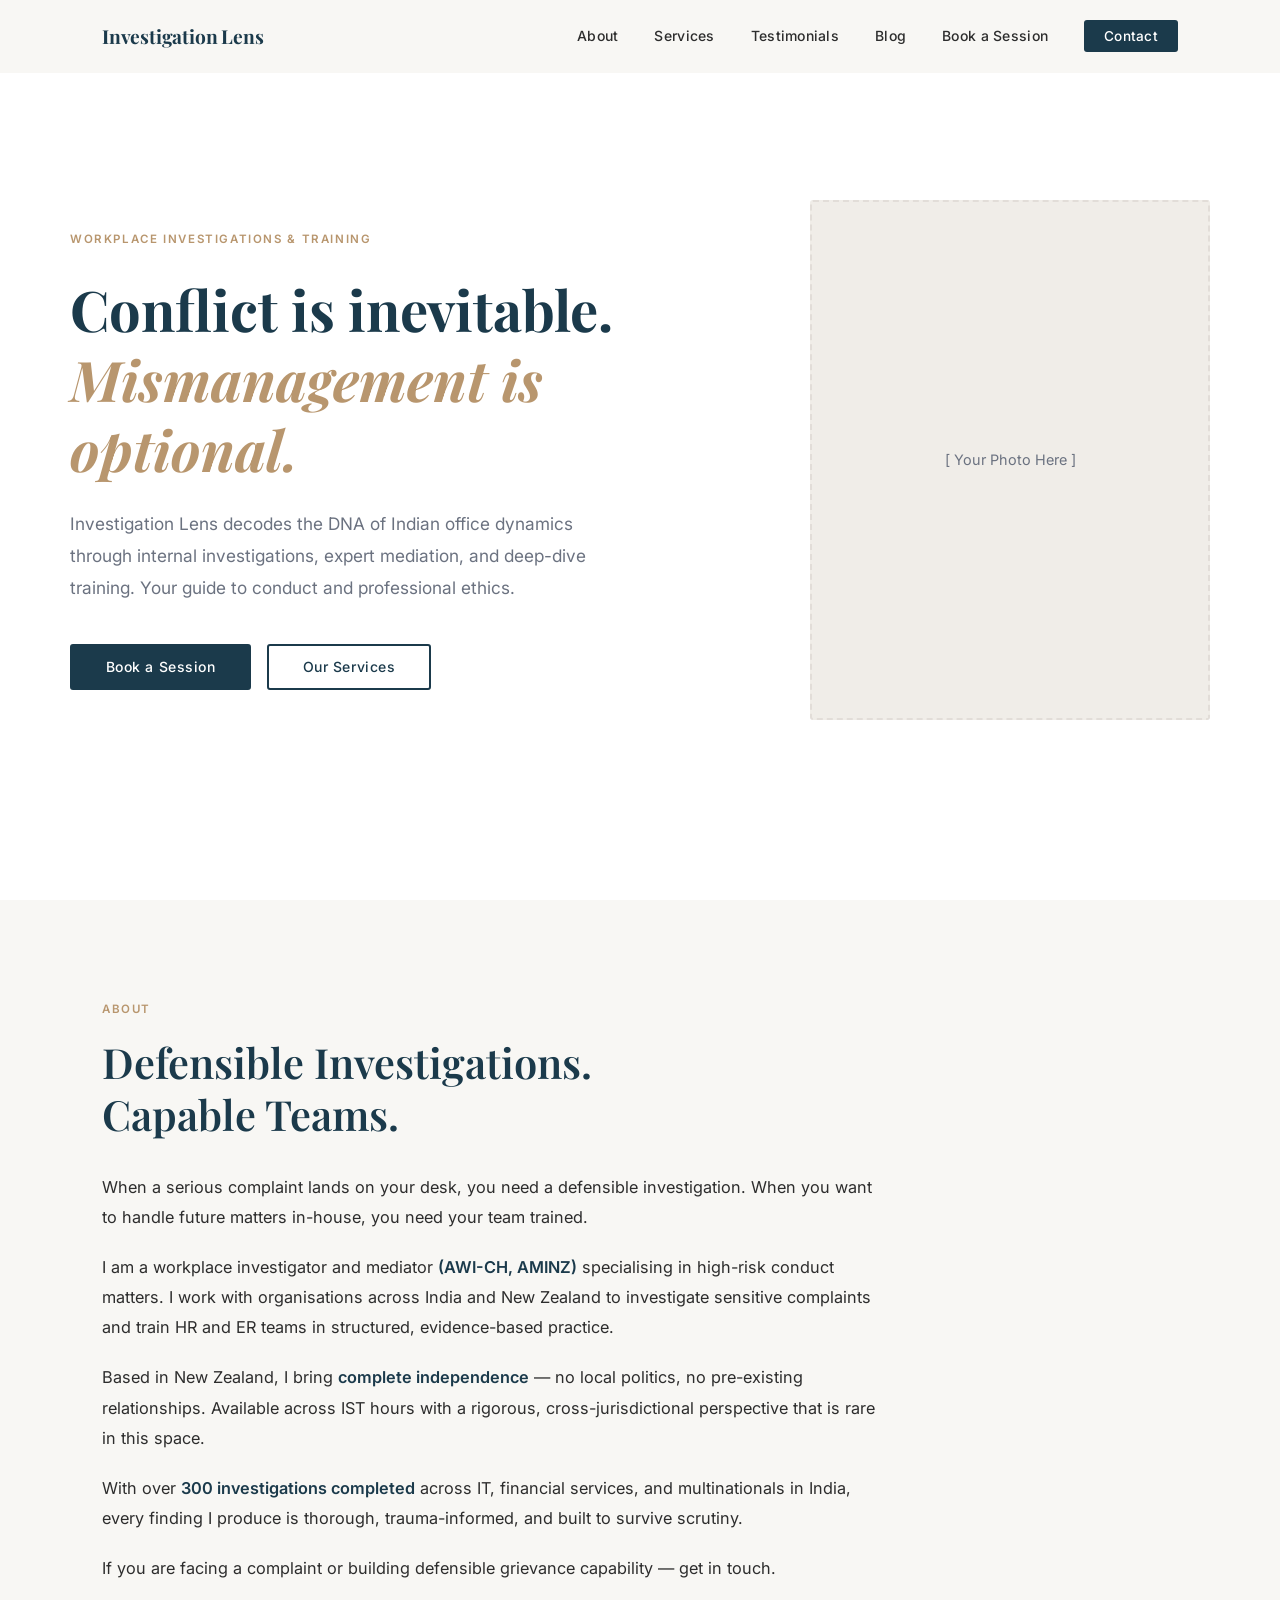
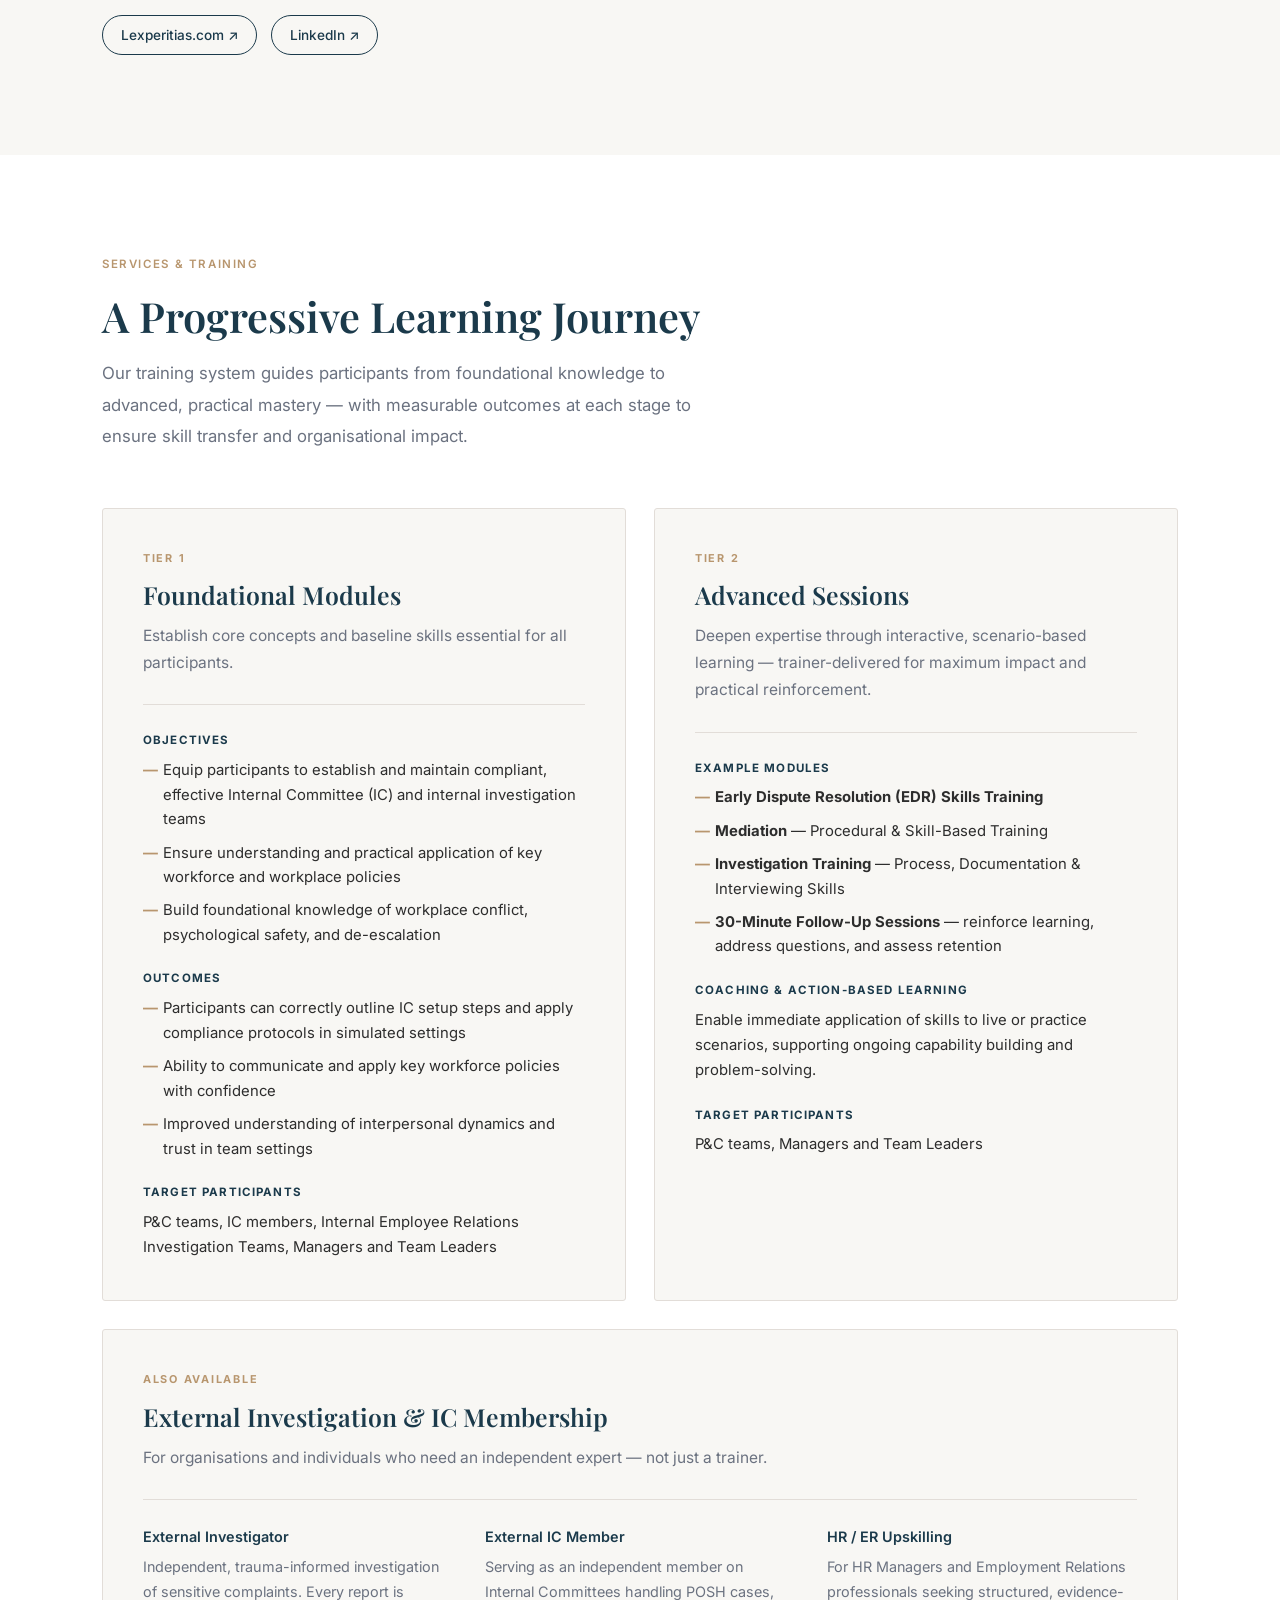
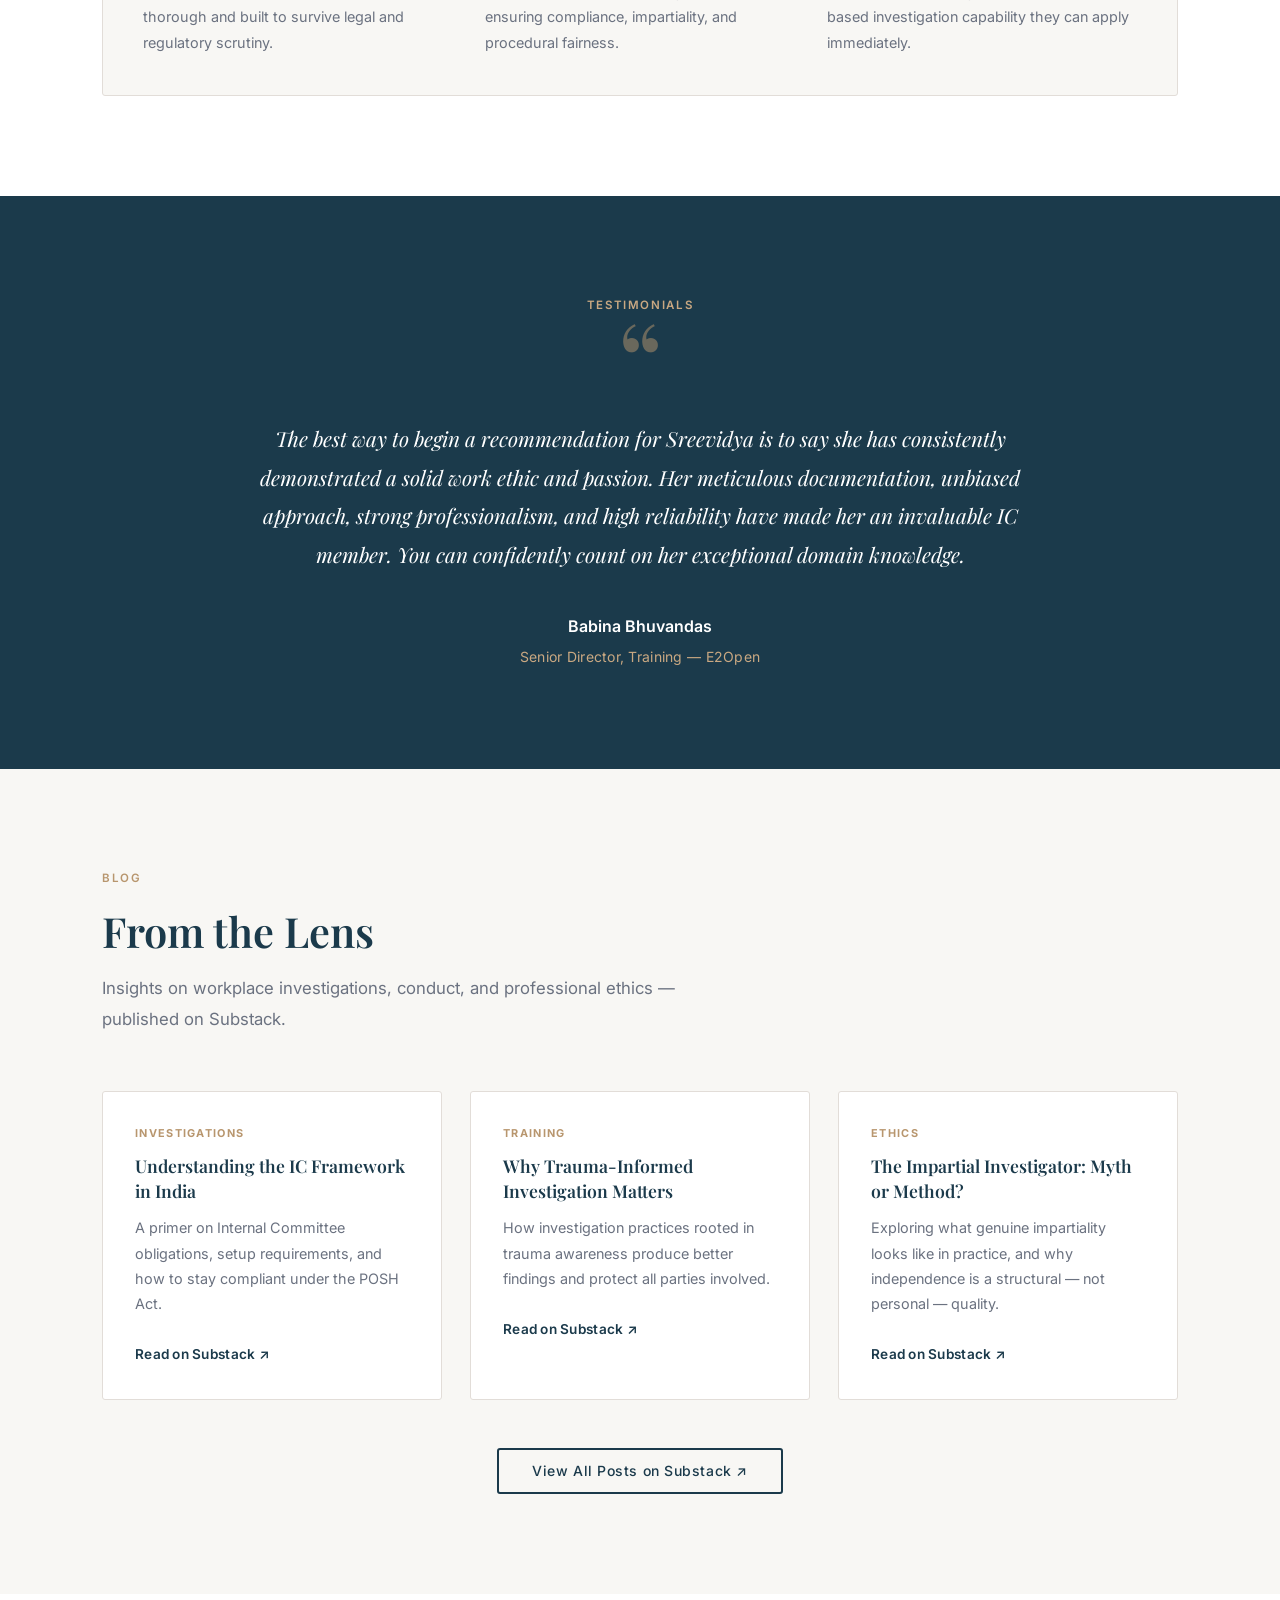
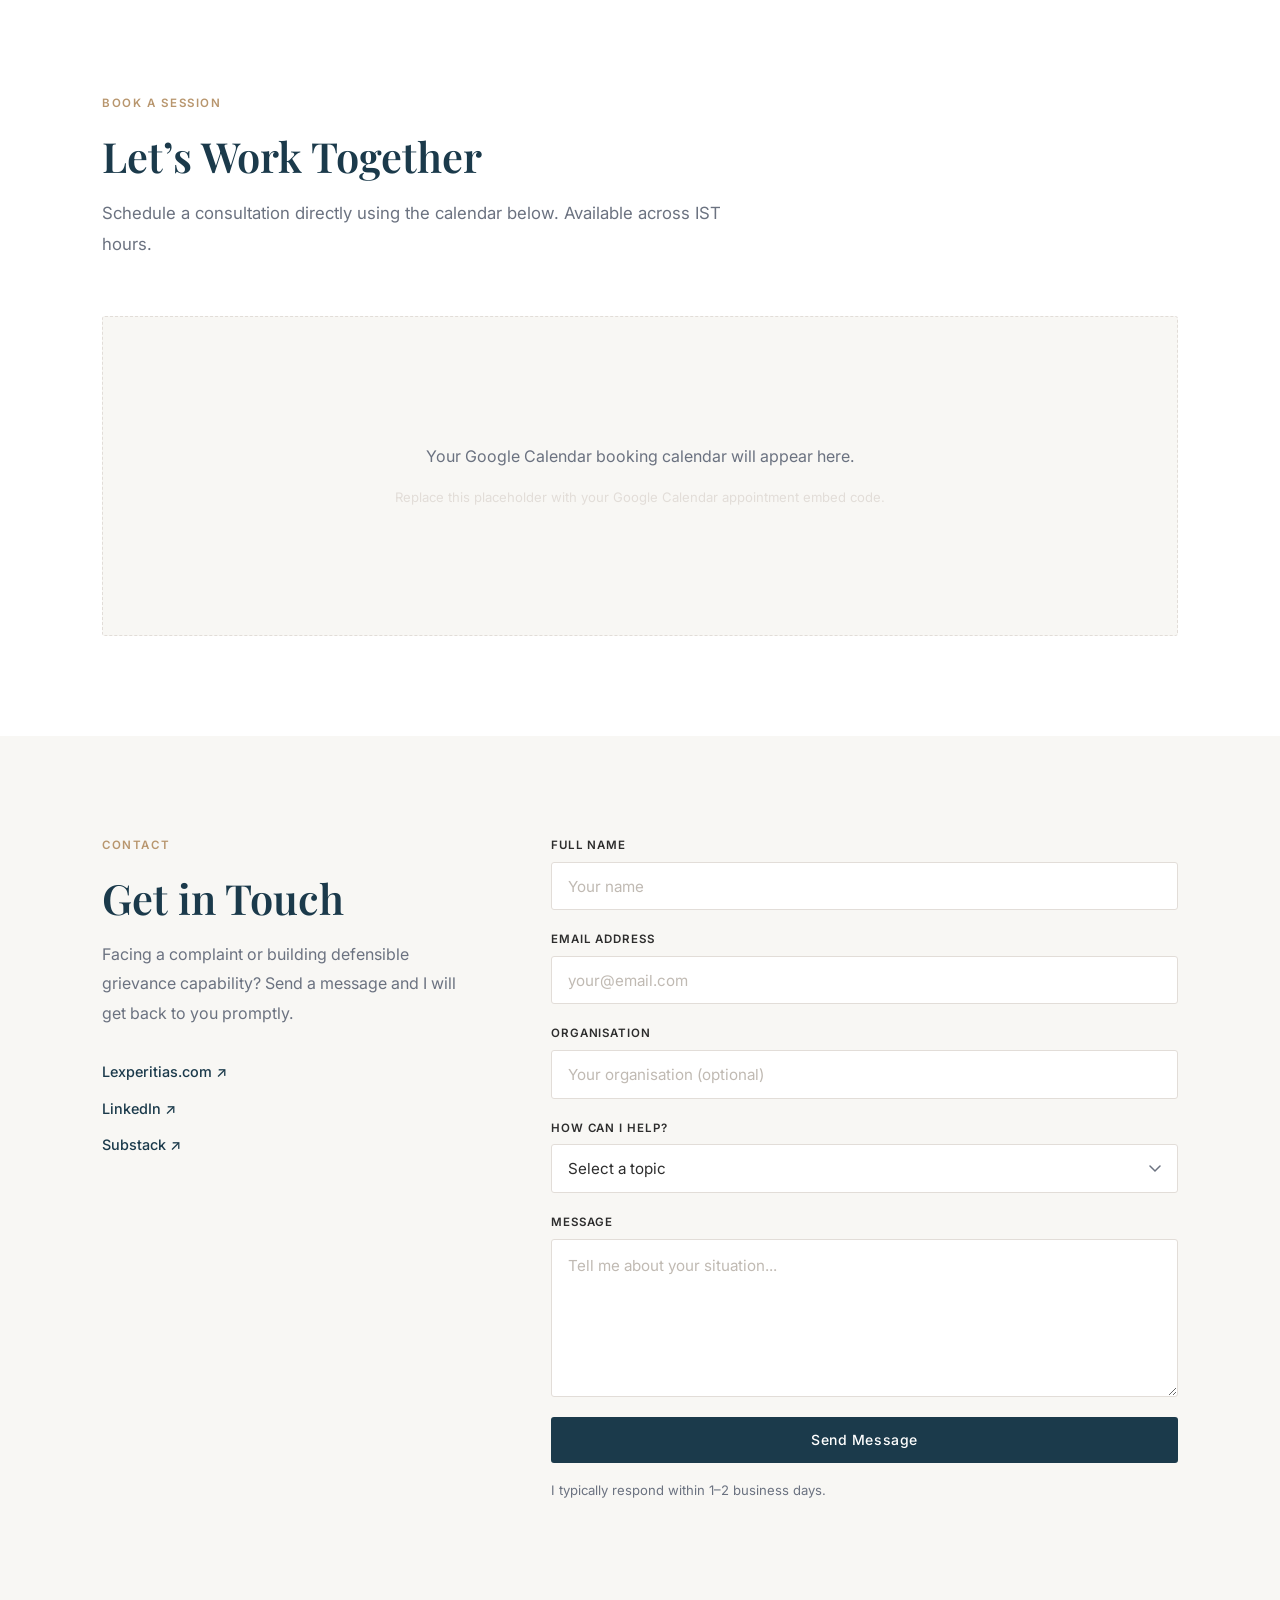
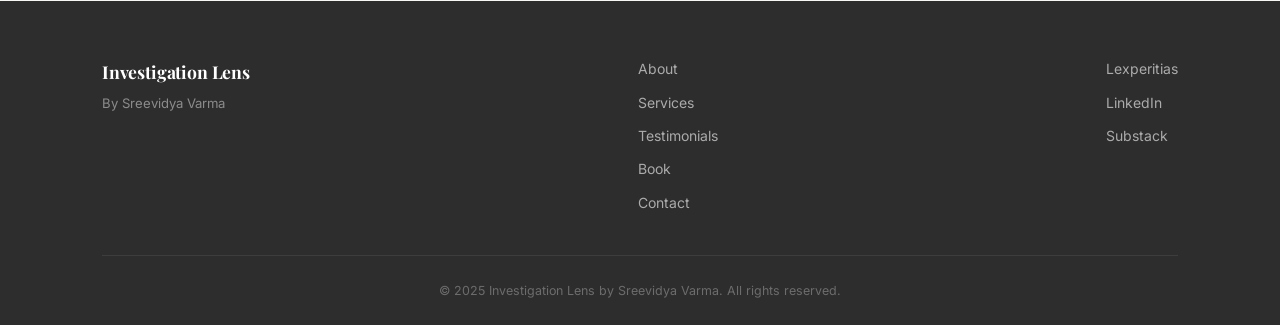
==== index.html @ 334197e6 "Add files via upload" ====
<!DOCTYPE html>
<html lang="en">
<head>
    <meta charset="UTF-8">
    <meta name="viewport" content="width=device-width, initial-scale=1.0">
    <title>Investigation Lens | Sreevidya Varma</title>
    <meta name="description" content="Workplace investigations, expert mediation, and deep-dive training. Investigation Lens by Sreevidya Varma — your guide to conduct and professional ethics.">
    <link rel="preconnect" href="https://fonts.googleapis.com">
    <link rel="preconnect" href="https://fonts.gstatic.com" crossorigin>
    <link href="https://fonts.googleapis.com/css2?family=Playfair+Display:ital,wght@0,400;0,600;0,700;1,400&family=Inter:wght@300;400;500;600&display=swap" rel="stylesheet">
    <link rel="stylesheet" href="style.css">
</head>
<body>

    <!-- ===== NAVBAR ===== -->
    <nav class="navbar" id="navbar">
        <div class="nav-inner">
            <a href="#hero" class="nav-logo">
                <!-- Replace with: <img src="logo.png" alt="Investigation Lens Logo"> -->
                <span class="logo-text">Investigation Lens</span>
            </a>
            <button class="nav-toggle" aria-label="Toggle navigation menu">&#9776;</button>
            <ul class="nav-links">
                <li><a href="#about">About</a></li>
                <li><a href="#services">Services</a></li>
                <li><a href="#testimonial">Testimonials</a></li>
                <li><a href="#blog">Blog</a></li>
                <li><a href="#book">Book a Session</a></li>
                <li><a href="#contact" class="btn-nav">Contact</a></li>
            </ul>
        </div>
    </nav>

    <!-- ===== HERO ===== -->
    <section class="hero" id="hero">
        <div class="hero-inner">
            <div class="hero-text">
                <p class="hero-eyebrow">Workplace Investigations &amp; Training</p>
                <h1>Conflict is inevitable.<br><em>Mismanagement is optional.</em></h1>
                <p class="hero-sub">Investigation Lens decodes the DNA of Indian office dynamics through internal investigations, expert mediation, and deep-dive training. Your guide to conduct and professional ethics.</p>
                <div class="hero-ctas">
                    <a href="#book" class="btn btn-primary">Book a Session</a>
                    <a href="#services" class="btn btn-outline">Our Services</a>
                </div>
            </div>
            <div class="hero-image">
                <!-- Replace the div below with: <img src="your-photo.jpg" alt="Sreevidya Varma"> -->
                <div class="photo-placeholder">
                    <span>[ Your Photo Here ]</span>
                </div>
            </div>
        </div>
    </section>

    <!-- ===== ABOUT ===== -->
    <section class="about" id="about">
        <div class="container">
            <div class="about-inner">
                <div class="section-label">About</div>
                <h2>Defensible Investigations.<br>Capable Teams.</h2>
                <div class="about-body">
                    <p class="lead">When a serious complaint lands on your desk, you need a defensible investigation. When you want to handle future matters in-house, you need your team trained.</p>
                    <p>I am a workplace investigator and mediator <strong>(AWI-CH, AMINZ)</strong> specialising in high-risk conduct matters. I work with organisations across India and New Zealand to investigate sensitive complaints and train HR and ER teams in structured, evidence-based practice.</p>
                    <p>Based in New Zealand, I bring <strong>complete independence</strong> — no local politics, no pre-existing relationships. Available across IST hours with a rigorous, cross-jurisdictional perspective that is rare in this space.</p>
                    <p>With over <strong>300 investigations completed</strong> across IT, financial services, and multinationals in India, every finding I produce is thorough, trauma-informed, and built to survive scrutiny.</p>
                    <p>If you are facing a complaint or building defensible grievance capability — get in touch.</p>
                    <div class="about-links">
                        <a href="https://www.lexperitias.com" target="_blank" rel="noopener noreferrer" class="link-pill">Lexperitias.com ↗</a>
                        <a href="https://www.linkedin.com/in/sreevidyavarma/" target="_blank" rel="noopener noreferrer" class="link-pill">LinkedIn ↗</a>
                    </div>
                </div>
            </div>
        </div>
    </section>

    <!-- ===== SERVICES ===== -->
    <section class="services" id="services">
        <div class="container">
            <div class="section-label">Services &amp; Training</div>
            <h2>A Progressive Learning Journey</h2>
            <p class="section-intro">Our training system guides participants from foundational knowledge to advanced, practical mastery — with measurable outcomes at each stage to ensure skill transfer and organisational impact.</p>

            <div class="services-grid">

                <!-- Tier 1 -->
                <div class="service-card">
                    <div class="card-tier">Tier 1</div>
                    <h3>Foundational Modules</h3>
                    <p class="card-desc">Establish core concepts and baseline skills essential for all participants.</p>
                    <div class="card-section">
                        <h4>Objectives</h4>
                        <ul>
                            <li>Equip participants to establish and maintain compliant, effective Internal Committee (IC) and internal investigation teams</li>
                            <li>Ensure understanding and practical application of key workforce and workplace policies</li>
                            <li>Build foundational knowledge of workplace conflict, psychological safety, and de-escalation</li>
                        </ul>
                    </div>
                    <div class="card-section">
                        <h4>Outcomes</h4>
                        <ul>
                            <li>Participants can correctly outline IC setup steps and apply compliance protocols in simulated settings</li>
                            <li>Ability to communicate and apply key workforce policies with confidence</li>
                            <li>Improved understanding of interpersonal dynamics and trust in team settings</li>
                        </ul>
                    </div>
                    <div class="card-section">
                        <h4>Target Participants</h4>
                        <p>P&amp;C teams, IC members, Internal Employee Relations Investigation Teams, Managers and Team Leaders</p>
                    </div>
                </div>

                <!-- Tier 2 -->
                <div class="service-card">
                    <div class="card-tier">Tier 2</div>
                    <h3>Advanced Sessions</h3>
                    <p class="card-desc">Deepen expertise through interactive, scenario-based learning — trainer-delivered for maximum impact and practical reinforcement.</p>
                    <div class="card-section">
                        <h4>Example Modules</h4>
                        <ul>
                            <li><strong>Early Dispute Resolution (EDR) Skills Training</strong></li>
                            <li><strong>Mediation</strong> — Procedural &amp; Skill-Based Training</li>
                            <li><strong>Investigation Training</strong> — Process, Documentation &amp; Interviewing Skills</li>
                            <li><strong>30-Minute Follow-Up Sessions</strong> — reinforce learning, address questions, and assess retention</li>
                        </ul>
                    </div>
                    <div class="card-section">
                        <h4>Coaching &amp; Action-Based Learning</h4>
                        <p>Enable immediate application of skills to live or practice scenarios, supporting ongoing capability building and problem-solving.</p>
                    </div>
                    <div class="card-section">
                        <h4>Target Participants</h4>
                        <p>P&amp;C teams, Managers and Team Leaders</p>
                    </div>
                </div>

                <!-- Also Available -->
                <div class="service-card service-card--full">
                    <div class="card-tier">Also Available</div>
                    <h3>External Investigation &amp; IC Membership</h3>
                    <p class="card-desc">For organisations and individuals who need an independent expert — not just a trainer.</p>
                    <div class="card-columns">
                        <div class="card-col">
                            <h4>External Investigator</h4>
                            <p>Independent, trauma-informed investigation of sensitive complaints. Every report is thorough and built to survive legal and regulatory scrutiny.</p>
                        </div>
                        <div class="card-col">
                            <h4>External IC Member</h4>
                            <p>Serving as an independent member on Internal Committees handling POSH cases, ensuring compliance, impartiality, and procedural fairness.</p>
                        </div>
                        <div class="card-col">
                            <h4>HR / ER Upskilling</h4>
                            <p>For HR Managers and Employment Relations professionals seeking structured, evidence-based investigation capability they can apply immediately.</p>
                        </div>
                    </div>
                </div>

            </div>
        </div>
    </section>

    <!-- ===== TESTIMONIAL ===== -->
    <section class="testimonial-section" id="testimonial">
        <div class="container">
            <div class="section-label">Testimonials</div>
            <div class="testimonial-card">
                <div class="quote-mark">&ldquo;</div>
                <blockquote>
                    The best way to begin a recommendation for Sreevidya is to say she has consistently demonstrated a solid work ethic and passion. Her meticulous documentation, unbiased approach, strong professionalism, and high reliability have made her an invaluable IC member. You can confidently count on her exceptional domain knowledge.
                </blockquote>
                <div class="testimonial-author">
                    <div class="author-info">
                        <strong>Babina Bhuvandas</strong>
                        <span>Senior Director, Training &mdash; E2Open</span>
                    </div>
                </div>
            </div>
        </div>
    </section>

    <!-- ===== BLOG ===== -->
    <section class="blog" id="blog">
        <div class="container">
            <div class="section-label">Blog</div>
            <h2>From the Lens</h2>
            <p class="section-intro">Insights on workplace investigations, conduct, and professional ethics — published on Substack.</p>
            <div class="blog-grid">
                <a href="https://substack.com/@investigationlens" target="_blank" rel="noopener noreferrer" class="blog-card">
                    <div class="blog-tag">Investigations</div>
                    <h4>Understanding the IC Framework in India</h4>
                    <p>A primer on Internal Committee obligations, setup requirements, and how to stay compliant under the POSH Act.</p>
                    <span class="read-more">Read on Substack ↗</span>
                </a>
                <a href="https://substack.com/@investigationlens" target="_blank" rel="noopener noreferrer" class="blog-card">
                    <div class="blog-tag">Training</div>
                    <h4>Why Trauma-Informed Investigation Matters</h4>
                    <p>How investigation practices rooted in trauma awareness produce better findings and protect all parties involved.</p>
                    <span class="read-more">Read on Substack ↗</span>
                </a>
                <a href="https://substack.com/@investigationlens" target="_blank" rel="noopener noreferrer" class="blog-card">
                    <div class="blog-tag">Ethics</div>
                    <h4>The Impartial Investigator: Myth or Method?</h4>
                    <p>Exploring what genuine impartiality looks like in practice, and why independence is a structural — not personal — quality.</p>
                    <span class="read-more">Read on Substack ↗</span>
                </a>
            </div>
            <div class="blog-cta">
                <a href="https://substack.com/@investigationlens" target="_blank" rel="noopener noreferrer" class="btn btn-outline">View All Posts on Substack ↗</a>
            </div>
        </div>
    </section>

    <!-- ===== BOOK A SESSION ===== -->
    <section class="book" id="book">
        <div class="container">
            <div class="section-label">Book a Session</div>
            <h2>Let&rsquo;s Work Together</h2>
            <p class="section-intro">Schedule a consultation directly using the calendar below. Available across IST hours.</p>
            <div class="calendar-embed">
                <!--
                    To add your Google Calendar scheduling link:
                    1. Go to Google Calendar > Settings > Appointment schedules
                    2. Create an appointment schedule
                    3. Copy the embed code and replace the placeholder below

                    Example:
                    <iframe src="https://calendar.google.com/calendar/appointments/schedules/YOUR_ID_HERE"
                            style="border: 0" width="100%" height="600" frameborder="0" scrolling="no"></iframe>
                -->
                <div class="calendar-placeholder">
                    <p>Your Google Calendar booking calendar will appear here.</p>
                    <small>Replace this placeholder with your Google Calendar appointment embed code.</small>
                </div>
            </div>
        </div>
    </section>

    <!-- ===== CONTACT ===== -->
    <section class="contact" id="contact">
        <div class="container">
            <div class="contact-inner">
                <div class="contact-text">
                    <div class="section-label">Contact</div>
                    <h2>Get in Touch</h2>
                    <p>Facing a complaint or building defensible grievance capability? Send a message and I will get back to you promptly.</p>
                    <div class="contact-links">
                        <a href="https://www.lexperitias.com" target="_blank" rel="noopener noreferrer">Lexperitias.com ↗</a>
                        <a href="https://www.linkedin.com/in/sreevidyavarma/" target="_blank" rel="noopener noreferrer">LinkedIn ↗</a>
                        <a href="https://substack.com/@investigationlens" target="_blank" rel="noopener noreferrer">Substack ↗</a>
                    </div>
                </div>
                <form class="contact-form" id="contactForm" novalidate>
                    <div class="form-group">
                        <label for="name">Full Name</label>
                        <input type="text" id="name" name="name" placeholder="Your name" required>
                    </div>
                    <div class="form-group">
                        <label for="email">Email Address</label>
                        <input type="email" id="email" name="email" placeholder="your@email.com" required>
                    </div>
                    <div class="form-group">
                        <label for="org">Organisation</label>
                        <input type="text" id="org" name="org" placeholder="Your organisation (optional)">
                    </div>
                    <div class="form-group">
                        <label for="subject">How can I help?</label>
                        <select id="subject" name="subject">
                            <option value="">Select a topic</option>
                            <option value="investigation">External Investigation</option>
                            <option value="ic-member">External IC Member (POSH)</option>
                            <option value="training-foundational">Training — Foundational Modules</option>
                            <option value="training-advanced">Training — Advanced Sessions</option>
                            <option value="upskilling">HR / ER Upskilling</option>
                            <option value="other">General Enquiry</option>
                        </select>
                    </div>
                    <div class="form-group">
                        <label for="message">Message</label>
                        <textarea id="message" name="message" rows="5" placeholder="Tell me about your situation..." required></textarea>
                    </div>
                    <button type="submit" class="btn btn-primary">Send Message</button>
                    <p class="form-note">I typically respond within 1–2 business days.</p>
                </form>
            </div>
        </div>
    </section>

    <!-- ===== FOOTER ===== -->
    <footer class="footer">
        <div class="container">
            <div class="footer-inner">
                <div class="footer-brand">
                    <!-- Replace with: <img src="logo.png" alt="Investigation Lens" class="footer-logo"> -->
                    <span class="logo-text">Investigation Lens</span>
                    <p>By Sreevidya Varma</p>
                </div>
                <nav class="footer-links" aria-label="Footer navigation">
                    <a href="#about">About</a>
                    <a href="#services">Services</a>
                    <a href="#testimonial">Testimonials</a>
                    <a href="#book">Book</a>
                    <a href="#contact">Contact</a>
                </nav>
                <div class="footer-social">
                    <a href="https://www.lexperitias.com" target="_blank" rel="noopener noreferrer">Lexperitias</a>
                    <a href="https://www.linkedin.com/in/sreevidyavarma/" target="_blank" rel="noopener noreferrer">LinkedIn</a>
                    <a href="https://substack.com/@investigationlens" target="_blank" rel="noopener noreferrer">Substack</a>
                </div>
            </div>
            <div class="footer-bottom">
                <p>&copy; 2025 Investigation Lens by Sreevidya Varma. All rights reserved.</p>
            </div>
        </div>
    </footer>

    <script>
        // Smooth scroll
        document.querySelectorAll('a[href^="#"]').forEach(anchor => {
            anchor.addEventListener('click', function (e) {
                e.preventDefault();
                const target = document.querySelector(this.getAttribute('href'));
                if (target) {
                    const navHeight = document.getElementById('navbar').offsetHeight;
                    const top = target.getBoundingClientRect().top + window.scrollY - navHeight;
                    window.scrollTo({ top, behavior: 'smooth' });
                }
            });
        });

        // Sticky nav shadow on scroll
        const navbar = document.getElementById('navbar');
        window.addEventListener('scroll', () => {
            navbar.classList.toggle('scrolled', window.scrollY > 30);
        });

        // Mobile nav toggle
        const toggle = document.querySelector('.nav-toggle');
        const navLinks = document.querySelector('.nav-links');
        toggle.addEventListener('click', () => {
            const isOpen = navLinks.classList.toggle('open');
            toggle.setAttribute('aria-expanded', isOpen);
        });

        // Close mobile nav when a link is clicked
        navLinks.querySelectorAll('a').forEach(link => {
            link.addEventListener('click', () => {
                navLinks.classList.remove('open');
                toggle.setAttribute('aria-expanded', 'false');
            });
        });

        // Basic contact form handler
        document.getElementById('contactForm').addEventListener('submit', function (e) {
            e.preventDefault();
            const btn = this.querySelector('button[type="submit"]');
            btn.textContent = 'Message Sent';
            btn.disabled = true;
            btn.style.opacity = '0.7';
        });
    </script>

</body>
</html>
---- style.css ----
/* ============================================
   INVESTIGATION LENS — style.css
   ============================================ */

/* ===========================
   RESET & BASE
=========================== */
*, *::before, *::after {
    box-sizing: border-box;
    margin: 0;
    padding: 0;
}

:root {
    --navy:        #1B3A4B;
    --navy-light:  #2A5068;
    --gold:        #B8966E;
    --gold-light:  #C9A882;
    --charcoal:    #2D2D2D;
    --gray:        #6B7280;
    --light-gray:  #F0EDE8;
    --bg:          #F8F7F4;
    --white:       #FFFFFF;
    --border:      #E2DDD8;

    --font-heading: 'Playfair Display', Georgia, serif;
    --font-body:    'Inter', -apple-system, BlinkMacSystemFont, sans-serif;

    --max-width:    1140px;
    --section-pad:  100px;
    --radius:       3px;
    --transition:   0.22s ease;
}

html {
    font-size: 16px;
}

body {
    font-family: var(--font-body);
    background-color: var(--bg);
    color: var(--charcoal);
    line-height: 1.7;
    -webkit-font-smoothing: antialiased;
    -moz-osx-font-smoothing: grayscale;
}

img {
    max-width: 100%;
    display: block;
}

a {
    text-decoration: none;
    color: inherit;
}

ul {
    list-style: none;
}

/* ===========================
   TYPOGRAPHY
=========================== */
h1, h2, h3, h4 {
    font-family: var(--font-heading);
    line-height: 1.25;
    color: var(--navy);
}

h1 { font-size: clamp(2.2rem, 5vw, 3.5rem); font-weight: 700; }
h2 { font-size: clamp(1.8rem, 3.5vw, 2.6rem); font-weight: 600; }
h3 { font-size: clamp(1.25rem, 2.5vw, 1.55rem); font-weight: 600; }
h4 { font-size: 0.95rem; font-weight: 600; }

.lead {
    font-size: 1.15rem;
    line-height: 1.85;
    color: var(--charcoal);
}

/* ===========================
   LAYOUT
=========================== */
.container {
    max-width: var(--max-width);
    margin: 0 auto;
    padding: 0 2rem;
}

/* ===========================
   SHARED COMPONENTS
=========================== */
.section-label {
    font-family: var(--font-body);
    font-size: 0.72rem;
    font-weight: 600;
    letter-spacing: 0.14em;
    text-transform: uppercase;
    color: var(--gold);
    margin-bottom: 1rem;
}

.section-intro {
    font-size: 1.05rem;
    color: var(--gray);
    max-width: 640px;
    margin-top: 1rem;
    margin-bottom: 3.5rem;
    line-height: 1.85;
}

/* Buttons */
.btn {
    display: inline-block;
    padding: 0.875rem 2.1rem;
    font-family: var(--font-body);
    font-size: 0.875rem;
    font-weight: 500;
    letter-spacing: 0.04em;
    border-radius: var(--radius);
    border: 2px solid transparent;
    transition: all var(--transition);
    cursor: pointer;
    line-height: 1;
}

.btn-primary {
    background-color: var(--navy);
    color: var(--white);
    border-color: var(--navy);
}

.btn-primary:hover {
    background-color: var(--navy-light);
    border-color: var(--navy-light);
}

.btn-outline {
    background-color: transparent;
    color: var(--navy);
    border-color: var(--navy);
}

.btn-outline:hover {
    background-color: var(--navy);
    color: var(--white);
}

/* ===========================
   NAVBAR
=========================== */
.navbar {
    position: fixed;
    top: 0;
    left: 0;
    right: 0;
    z-index: 1000;
    background-color: rgba(248, 247, 244, 0.96);
    backdrop-filter: blur(10px);
    -webkit-backdrop-filter: blur(10px);
    border-bottom: 1px solid transparent;
    transition: border-color var(--transition), box-shadow var(--transition);
}

.navbar.scrolled {
    border-color: var(--border);
    box-shadow: 0 2px 24px rgba(0, 0, 0, 0.06);
}

.nav-inner {
    max-width: var(--max-width);
    margin: 0 auto;
    padding: 0 2rem;
    height: 72px;
    display: flex;
    align-items: center;
    justify-content: space-between;
}

.nav-logo {
    display: flex;
    align-items: center;
    gap: 0.75rem;
    flex-shrink: 0;
}

.nav-logo img {
    height: 36px;
    width: auto;
}

.logo-text {
    font-family: var(--font-heading);
    font-size: 1.2rem;
    font-weight: 700;
    color: var(--navy);
    letter-spacing: -0.01em;
}

.nav-links {
    display: flex;
    align-items: center;
    gap: 2.25rem;
}

.nav-links a {
    font-size: 0.875rem;
    font-weight: 500;
    color: var(--charcoal);
    letter-spacing: 0.02em;
    transition: color var(--transition);
}

.nav-links a:hover {
    color: var(--navy);
}

.btn-nav {
    background-color: var(--navy) !important;
    color: var(--white) !important;
    padding: 0.5rem 1.25rem !important;
    border-radius: var(--radius) !important;
    font-size: 0.85rem !important;
    transition: background-color var(--transition) !important;
}

.btn-nav:hover {
    background-color: var(--navy-light) !important;
    color: var(--white) !important;
}

.nav-toggle {
    display: none;
    background: none;
    border: none;
    font-size: 1.5rem;
    cursor: pointer;
    color: var(--navy);
    padding: 0.25rem;
    line-height: 1;
}

/* ===========================
   HERO
=========================== */
.hero {
    min-height: 100vh;
    display: flex;
    align-items: center;
    background-color: var(--white);
    padding: 100px 2rem 80px;
}

.hero-inner {
    max-width: var(--max-width);
    margin: 0 auto;
    width: 100%;
    display: grid;
    grid-template-columns: 1fr 400px;
    gap: 5rem;
    align-items: center;
}

.hero-eyebrow {
    font-size: 0.72rem;
    font-weight: 600;
    letter-spacing: 0.14em;
    text-transform: uppercase;
    color: var(--gold);
    margin-bottom: 1.5rem;
}

.hero-text h1 {
    margin-bottom: 1.5rem;
}

.hero-text h1 em {
    color: var(--gold);
    font-style: italic;
}

.hero-sub {
    font-size: 1.08rem;
    color: var(--gray);
    max-width: 520px;
    margin-bottom: 2.5rem;
    line-height: 1.85;
}

.hero-ctas {
    display: flex;
    gap: 1rem;
    flex-wrap: wrap;
}

.hero-image {
    position: relative;
}

.hero-image img {
    width: 100%;
    height: 520px;
    object-fit: cover;
    object-position: top center;
    border-radius: var(--radius);
}

.photo-placeholder {
    width: 100%;
    height: 520px;
    background-color: var(--light-gray);
    border: 2px dashed var(--border);
    border-radius: var(--radius);
    display: flex;
    align-items: center;
    justify-content: center;
    color: var(--gray);
    font-size: 0.9rem;
}

/* ===========================
   ABOUT
=========================== */
.about {
    padding: var(--section-pad) 0;
    background-color: var(--bg);
}

.about-inner {
    max-width: 780px;
}

.about-body {
    margin-top: 2rem;
    display: flex;
    flex-direction: column;
    gap: 1.25rem;
}

.about-body p {
    font-size: 1.02rem;
    color: var(--charcoal);
    line-height: 1.85;
}

.about-body strong {
    color: var(--navy);
    font-weight: 600;
}

.about-links {
    display: flex;
    gap: 0.875rem;
    margin-top: 0.75rem;
    flex-wrap: wrap;
}

.link-pill {
    display: inline-block;
    padding: 0.45rem 1.1rem;
    border: 1.5px solid var(--navy);
    border-radius: 100px;
    font-size: 0.85rem;
    font-weight: 500;
    color: var(--navy);
    transition: all var(--transition);
}

.link-pill:hover {
    background-color: var(--navy);
    color: var(--white);
}

/* ===========================
   SERVICES
=========================== */
.services {
    padding: var(--section-pad) 0;
    background-color: var(--white);
}

.services-grid {
    display: grid;
    grid-template-columns: 1fr 1fr;
    gap: 1.75rem;
}

.service-card {
    background-color: var(--bg);
    border: 1px solid var(--border);
    border-radius: var(--radius);
    padding: 2.5rem;
    transition: box-shadow var(--transition), border-color var(--transition);
}

.service-card:hover {
    box-shadow: 0 8px 40px rgba(27, 58, 75, 0.08);
    border-color: #D0CAC2;
}

.service-card--full {
    grid-column: 1 / -1;
}

.card-tier {
    font-size: 0.68rem;
    font-weight: 700;
    letter-spacing: 0.16em;
    text-transform: uppercase;
    color: var(--gold);
    margin-bottom: 0.75rem;
}

.service-card h3 {
    margin-bottom: 0.75rem;
}

.card-desc {
    font-size: 0.97rem;
    color: var(--gray);
    line-height: 1.75;
    margin-bottom: 1.75rem;
    padding-bottom: 1.75rem;
    border-bottom: 1px solid var(--border);
}

.card-section {
    margin-bottom: 1.5rem;
}

.card-section:last-child {
    margin-bottom: 0;
}

.card-section h4 {
    font-family: var(--font-body);
    font-size: 0.72rem;
    font-weight: 700;
    letter-spacing: 0.1em;
    text-transform: uppercase;
    color: var(--navy);
    margin-bottom: 0.65rem;
}

.card-section ul {
    display: flex;
    flex-direction: column;
    gap: 0.55rem;
}

.card-section ul li {
    font-size: 0.93rem;
    color: var(--charcoal);
    padding-left: 1.25rem;
    position: relative;
    line-height: 1.65;
}

.card-section ul li::before {
    content: '—';
    position: absolute;
    left: 0;
    color: var(--gold);
    font-weight: 700;
}

.card-section p {
    font-size: 0.93rem;
    color: var(--charcoal);
    line-height: 1.7;
}

.card-columns {
    display: grid;
    grid-template-columns: repeat(3, 1fr);
    gap: 2rem;
    margin-top: 1.75rem;
}

.card-col h4 {
    font-family: var(--font-body);
    font-size: 0.9rem;
    font-weight: 600;
    color: var(--navy);
    margin-bottom: 0.5rem;
    letter-spacing: 0;
    text-transform: none;
}

.card-col p {
    font-size: 0.9rem;
    color: var(--gray);
    line-height: 1.75;
}

/* ===========================
   TESTIMONIAL
=========================== */
.testimonial-section {
    padding: var(--section-pad) 0;
    background-color: var(--navy);
}

.testimonial-section .section-label {
    color: var(--gold-light);
    text-align: center;
}

.testimonial-card {
    max-width: 760px;
    margin: 0 auto;
    text-align: center;
}

.quote-mark {
    display: block;
    font-family: var(--font-heading);
    font-size: 7rem;
    color: var(--gold);
    line-height: 0.5;
    margin-bottom: 2rem;
    opacity: 0.5;
}

blockquote {
    font-family: var(--font-heading);
    font-size: clamp(1.1rem, 2vw, 1.3rem);
    font-style: italic;
    color: var(--white);
    line-height: 1.85;
    margin-bottom: 2.5rem;
}

.testimonial-author {
    display: flex;
    justify-content: center;
}

.author-info {
    display: flex;
    flex-direction: column;
    align-items: center;
    gap: 0.3rem;
}

.author-info strong {
    font-family: var(--font-body);
    font-weight: 600;
    font-size: 1rem;
    color: var(--white);
}

.author-info span {
    font-size: 0.875rem;
    color: var(--gold-light);
    letter-spacing: 0.02em;
}

/* ===========================
   BLOG
=========================== */
.blog {
    padding: var(--section-pad) 0;
    background-color: var(--bg);
}

.blog-grid {
    display: grid;
    grid-template-columns: repeat(3, 1fr);
    gap: 1.75rem;
    margin-bottom: 3rem;
}

.blog-card {
    display: block;
    background-color: var(--white);
    border: 1px solid var(--border);
    border-radius: var(--radius);
    padding: 2rem;
    transition: all var(--transition);
}

.blog-card:hover {
    border-color: var(--navy);
    box-shadow: 0 8px 32px rgba(27, 58, 75, 0.1);
    transform: translateY(-3px);
}

.blog-tag {
    font-size: 0.68rem;
    font-weight: 700;
    letter-spacing: 0.12em;
    text-transform: uppercase;
    color: var(--gold);
    margin-bottom: 0.75rem;
}

.blog-card h4 {
    font-family: var(--font-heading);
    font-size: 1.1rem;
    color: var(--navy);
    line-height: 1.4;
    margin-bottom: 0.75rem;
}

.blog-card p {
    font-size: 0.9rem;
    color: var(--gray);
    line-height: 1.75;
    margin-bottom: 1.5rem;
}

.read-more {
    font-size: 0.85rem;
    font-weight: 600;
    color: var(--navy);
    letter-spacing: 0.02em;
    transition: color var(--transition);
}

.blog-card:hover .read-more {
    color: var(--gold);
}

.blog-cta {
    text-align: center;
}

/* ===========================
   BOOK A SESSION
=========================== */
.book {
    padding: var(--section-pad) 0;
    background-color: var(--white);
}

.calendar-embed {
    border-radius: var(--radius);
    overflow: hidden;
    border: 1px dashed var(--border);
    min-height: 320px;
    display: flex;
    align-items: center;
    justify-content: center;
    background-color: var(--bg);
    padding: 4rem 2rem;
    text-align: center;
}

.calendar-embed iframe {
    width: 100%;
    border: 0;
    display: block;
}

.calendar-placeholder {
    color: var(--gray);
    line-height: 2;
}

.calendar-placeholder p {
    font-size: 1rem;
    margin-bottom: 0.5rem;
}

.calendar-placeholder small {
    font-size: 0.82rem;
    color: var(--border);
}

/* ===========================
   CONTACT
=========================== */
.contact {
    padding: var(--section-pad) 0;
    background-color: var(--bg);
}

.contact-inner {
    display: grid;
    grid-template-columns: 1fr 1.7fr;
    gap: 5rem;
    align-items: start;
}

.contact-text h2 {
    margin-bottom: 1rem;
}

.contact-text p {
    font-size: 1rem;
    color: var(--gray);
    line-height: 1.85;
    margin-bottom: 2rem;
}

.contact-links {
    display: flex;
    flex-direction: column;
    gap: 0.75rem;
}

.contact-links a {
    font-size: 0.9rem;
    font-weight: 500;
    color: var(--navy);
    transition: color var(--transition);
}

.contact-links a:hover {
    color: var(--gold);
}

/* Form */
.contact-form {
    display: flex;
    flex-direction: column;
    gap: 1.25rem;
}

.form-group {
    display: flex;
    flex-direction: column;
    gap: 0.4rem;
}

.form-group label {
    font-size: 0.72rem;
    font-weight: 600;
    letter-spacing: 0.08em;
    text-transform: uppercase;
    color: var(--charcoal);
}

.form-group input,
.form-group select,
.form-group textarea {
    width: 100%;
    padding: 0.85rem 1rem;
    border: 1.5px solid var(--border);
    border-radius: var(--radius);
    font-family: var(--font-body);
    font-size: 0.95rem;
    color: var(--charcoal);
    background-color: var(--white);
    outline: none;
    appearance: none;
    -webkit-appearance: none;
    transition: border-color var(--transition);
}

.form-group input:focus,
.form-group select:focus,
.form-group textarea:focus {
    border-color: var(--navy);
}

.form-group input::placeholder,
.form-group textarea::placeholder {
    color: #C0BAB3;
}

.form-group select {
    background-image: url("data:image/svg+xml,%3Csvg xmlns='http://www.w3.org/2000/svg' width='12' height='8' viewBox='0 0 12 8'%3E%3Cpath d='M1 1l5 5 5-5' stroke='%236B7280' stroke-width='1.5' fill='none' stroke-linecap='round'/%3E%3C/svg%3E");
    background-repeat: no-repeat;
    background-position: right 1rem center;
    padding-right: 2.5rem;
    cursor: pointer;
}

.form-group textarea {
    resize: vertical;
    min-height: 140px;
    line-height: 1.7;
}

.form-note {
    font-size: 0.82rem;
    color: var(--gray);
    margin-top: -0.25rem;
}

/* ===========================
   FOOTER
=========================== */
.footer {
    background-color: var(--charcoal);
    padding: 3.5rem 0 1.5rem;
}

.footer-inner {
    display: flex;
    justify-content: space-between;
    align-items: flex-start;
    gap: 2rem;
    padding-bottom: 2.5rem;
    border-bottom: 1px solid rgba(255, 255, 255, 0.08);
    flex-wrap: wrap;
}

.footer-brand .logo-text {
    color: var(--white);
    font-size: 1.1rem;
}

.footer-brand p {
    font-size: 0.82rem;
    color: rgba(255, 255, 255, 0.45);
    margin-top: 0.3rem;
}

.footer-links,
.footer-social {
    display: flex;
    flex-direction: column;
    gap: 0.6rem;
}

.footer-links a,
.footer-social a {
    font-size: 0.875rem;
    color: rgba(255, 255, 255, 0.6);
    transition: color var(--transition);
}

.footer-links a:hover,
.footer-social a:hover {
    color: var(--white);
}

.footer-bottom {
    text-align: center;
    padding-top: 1.5rem;
}

.footer-bottom p {
    font-size: 0.78rem;
    color: rgba(255, 255, 255, 0.3);
}

/* ===========================
   RESPONSIVE — TABLET
=========================== */
@media (max-width: 1024px) {
    :root {
        --section-pad: 80px;
    }

    .hero-inner {
        grid-template-columns: 1fr 320px;
        gap: 3rem;
    }

    .hero-image img,
    .photo-placeholder {
        height: 440px;
    }

    .services-grid {
        grid-template-columns: 1fr;
    }

    .service-card--full {
        grid-column: 1;
    }

    .card-columns {
        grid-template-columns: 1fr 1fr;
        gap: 1.5rem;
    }

    .blog-grid {
        grid-template-columns: 1fr 1fr;
    }
}

/* ===========================
   RESPONSIVE — MOBILE
=========================== */
@media (max-width: 768px) {
    :root {
        --section-pad: 64px;
    }

    /* Mobile nav */
    .nav-links {
        display: none;
        flex-direction: column;
        align-items: flex-start;
        position: absolute;
        top: 72px;
        left: 0;
        right: 0;
        background-color: var(--white);
        border-bottom: 1px solid var(--border);
        padding: 1.5rem 2rem 2rem;
        gap: 1.25rem;
        box-shadow: 0 8px 24px rgba(0, 0, 0, 0.08);
        z-index: 999;
    }

    .nav-links.open {
        display: flex;
    }

    .nav-toggle {
        display: block;
    }

    /* Hero */
    .hero {
        padding: 100px 2rem 60px;
        min-height: auto;
    }

    .hero-inner {
        grid-template-columns: 1fr;
        gap: 2.5rem;
    }

    .hero-image {
        order: -1;
    }

    .hero-image img,
    .photo-placeholder {
        height: 320px;
    }

    /* Services */
    .card-columns {
        grid-template-columns: 1fr;
    }

    /* Blog */
    .blog-grid {
        grid-template-columns: 1fr;
    }

    /* Contact */
    .contact-inner {
        grid-template-columns: 1fr;
        gap: 3rem;
    }

    /* Footer */
    .footer-inner {
        flex-direction: column;
        gap: 2rem;
    }
}

@media (max-width: 480px) {
    .hero-ctas {
        flex-direction: column;
        align-items: flex-start;
    }

    .btn {
        width: 100%;
        text-align: center;
    }

    .about-links {
        flex-direction: column;
    }
}
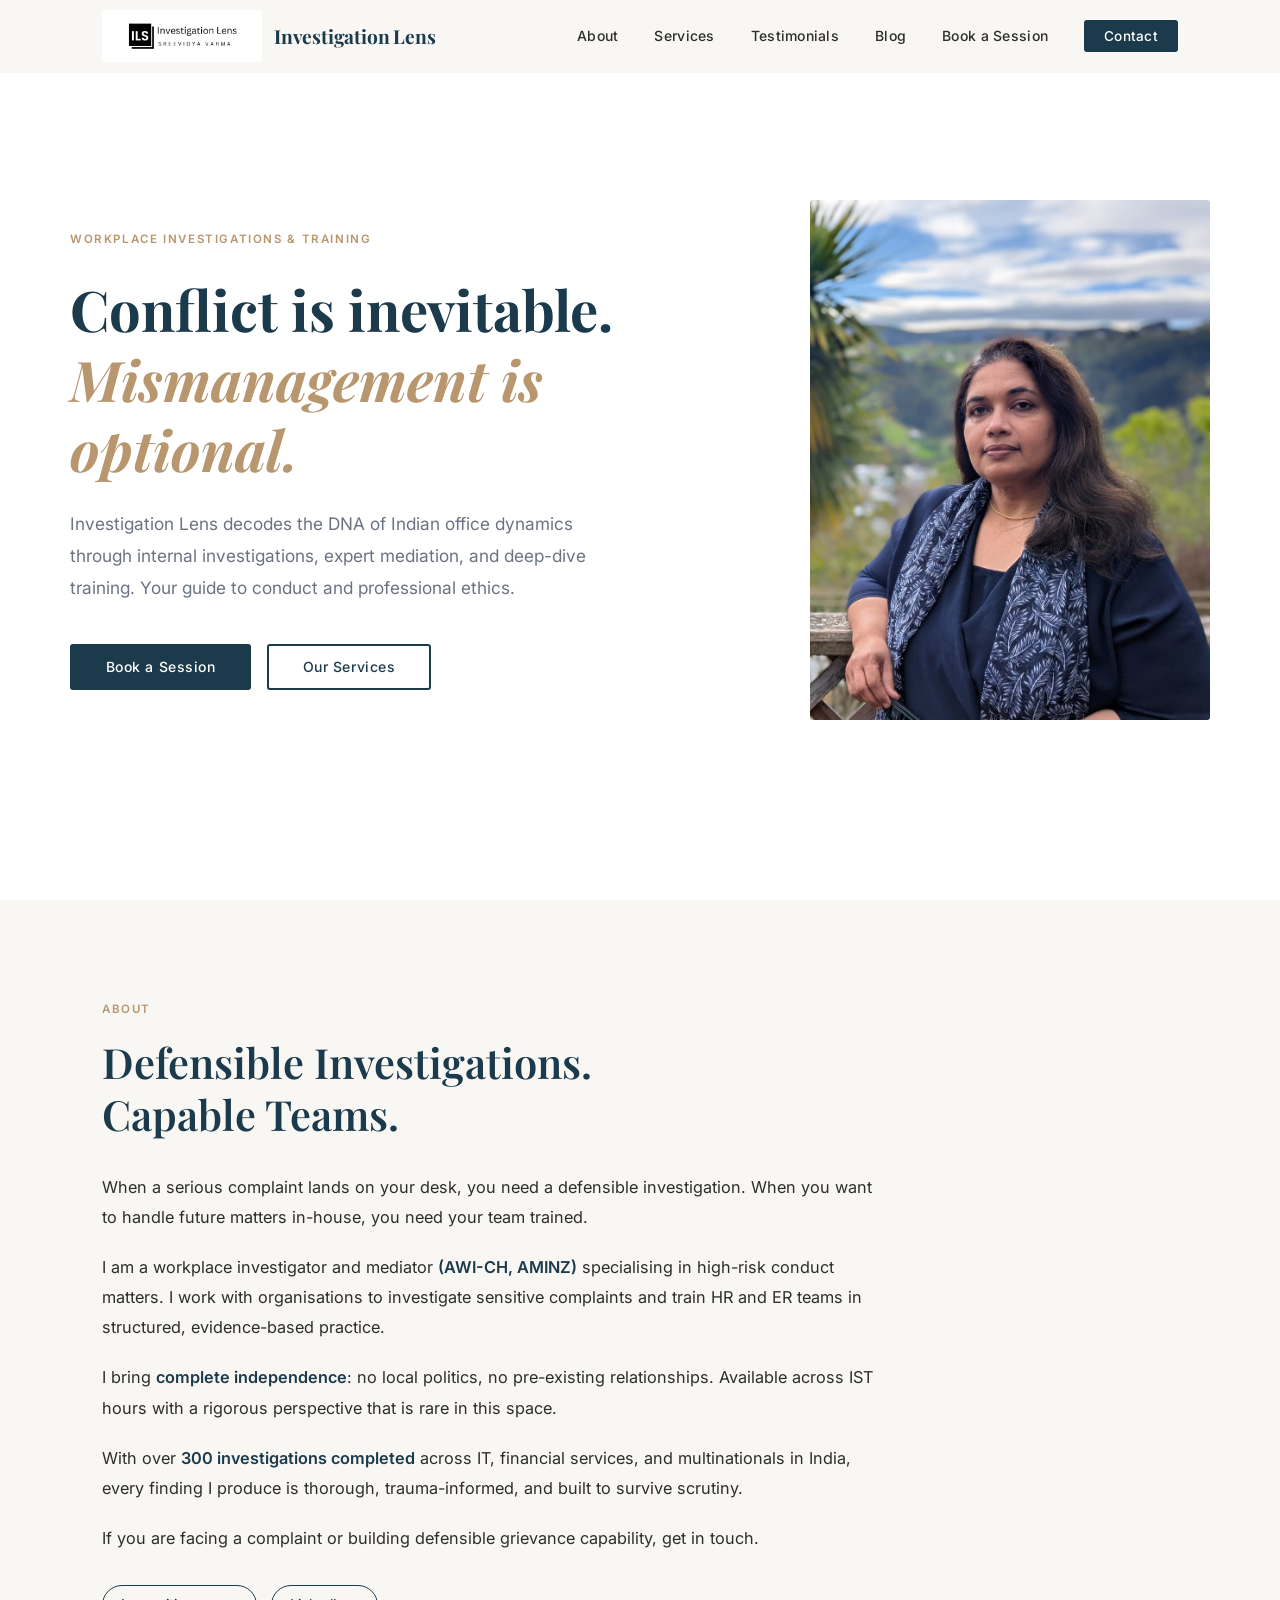
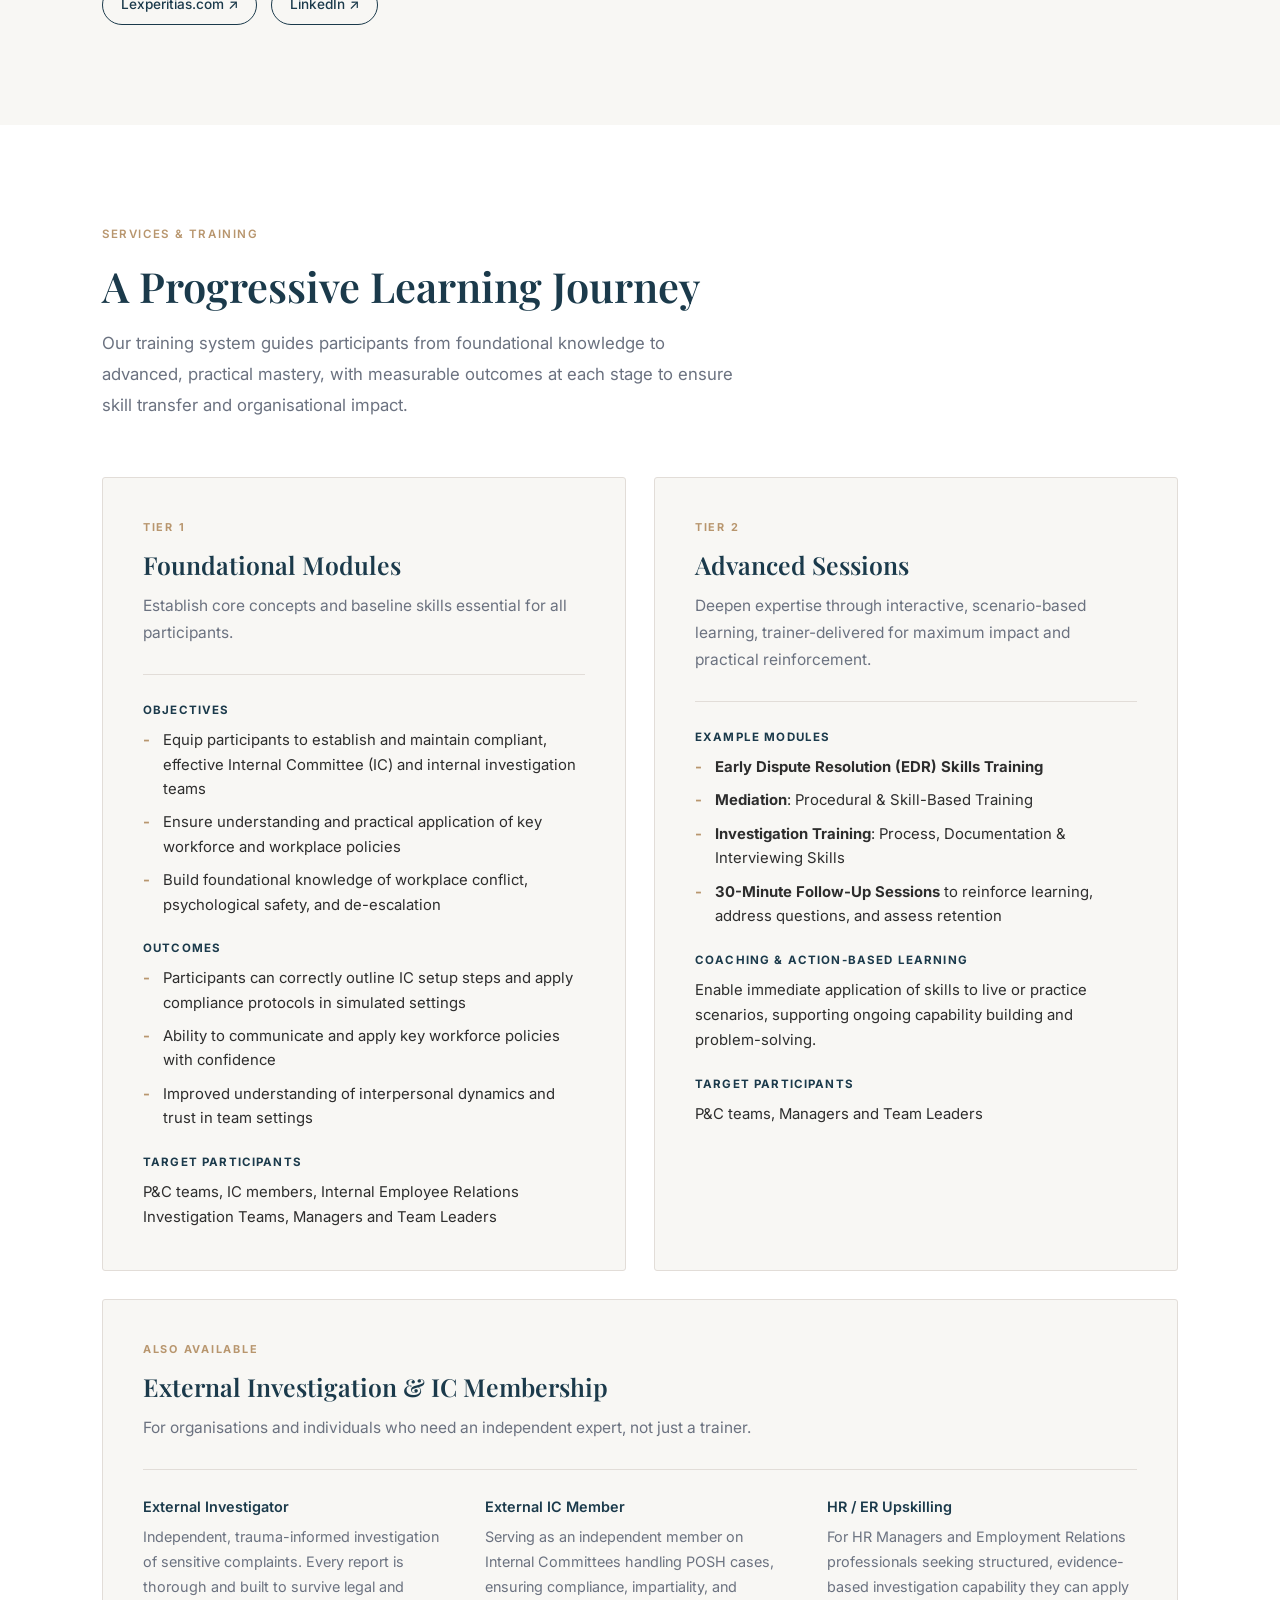
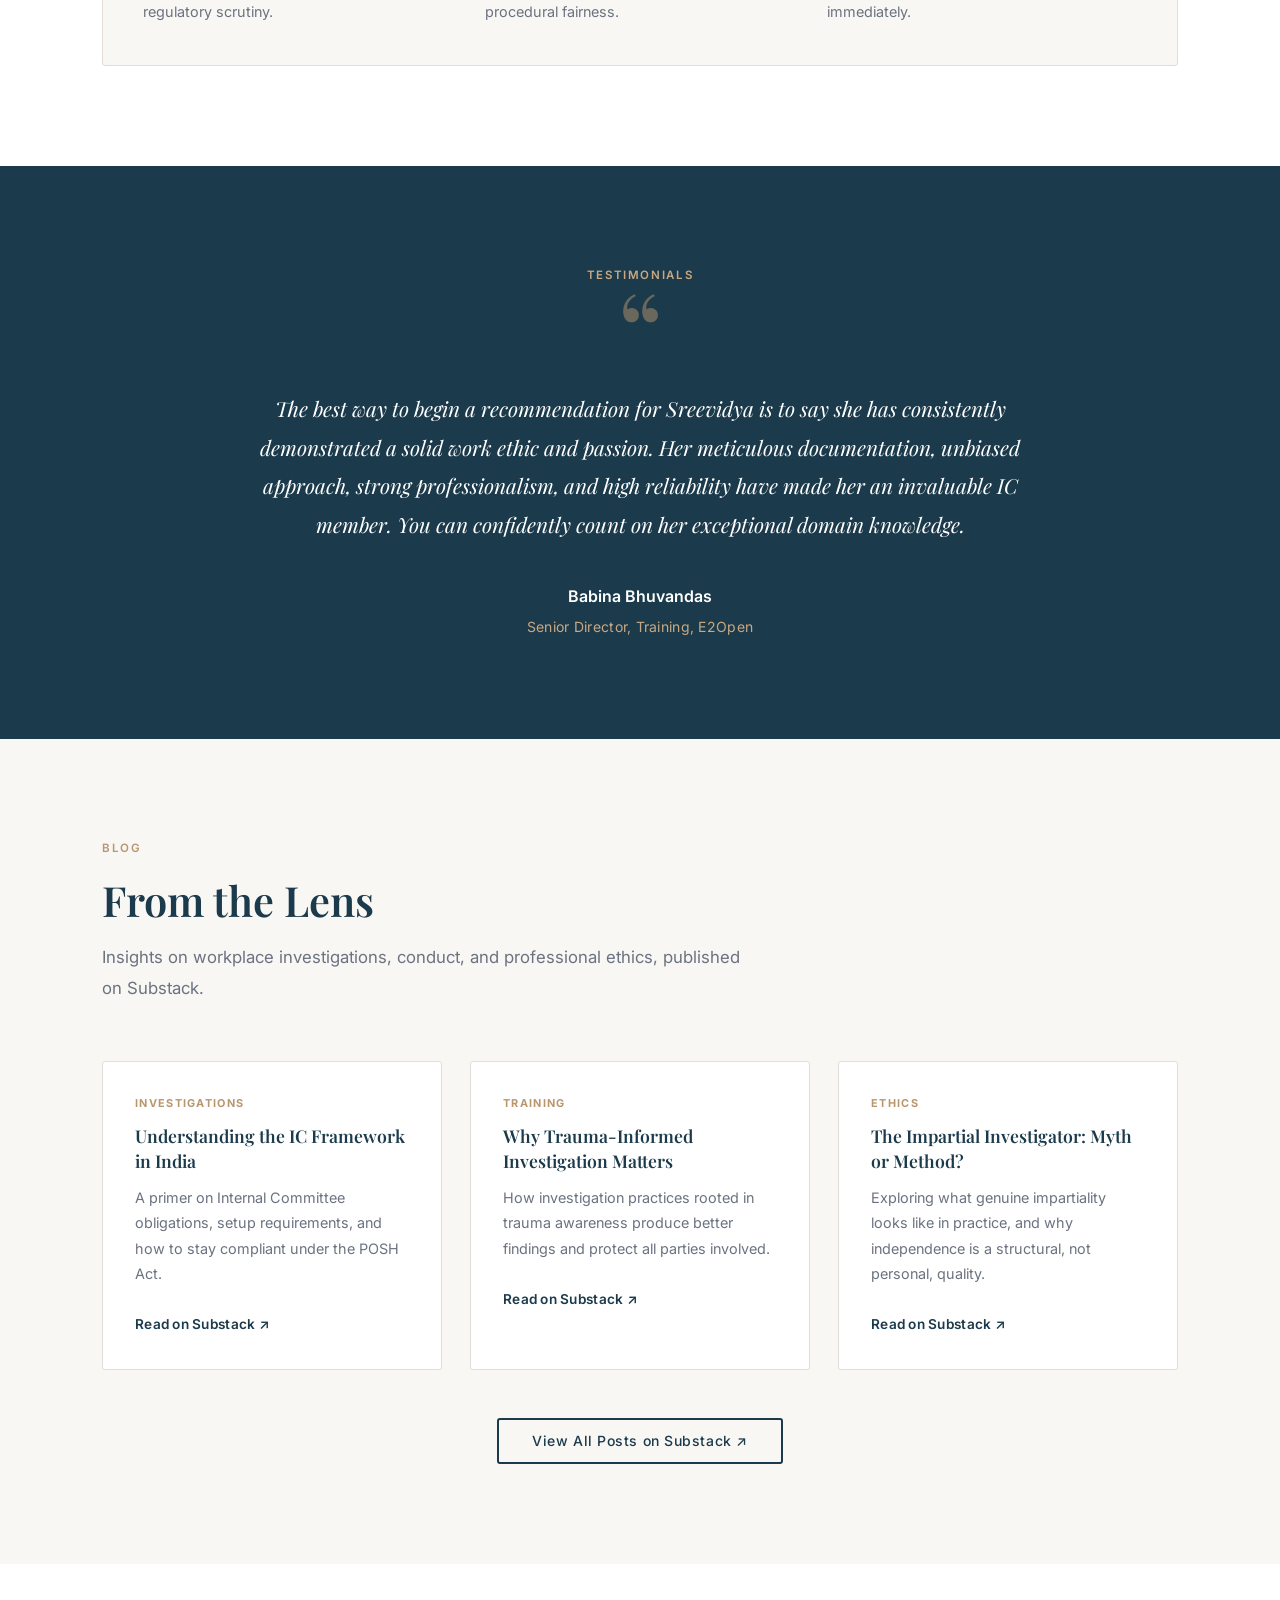
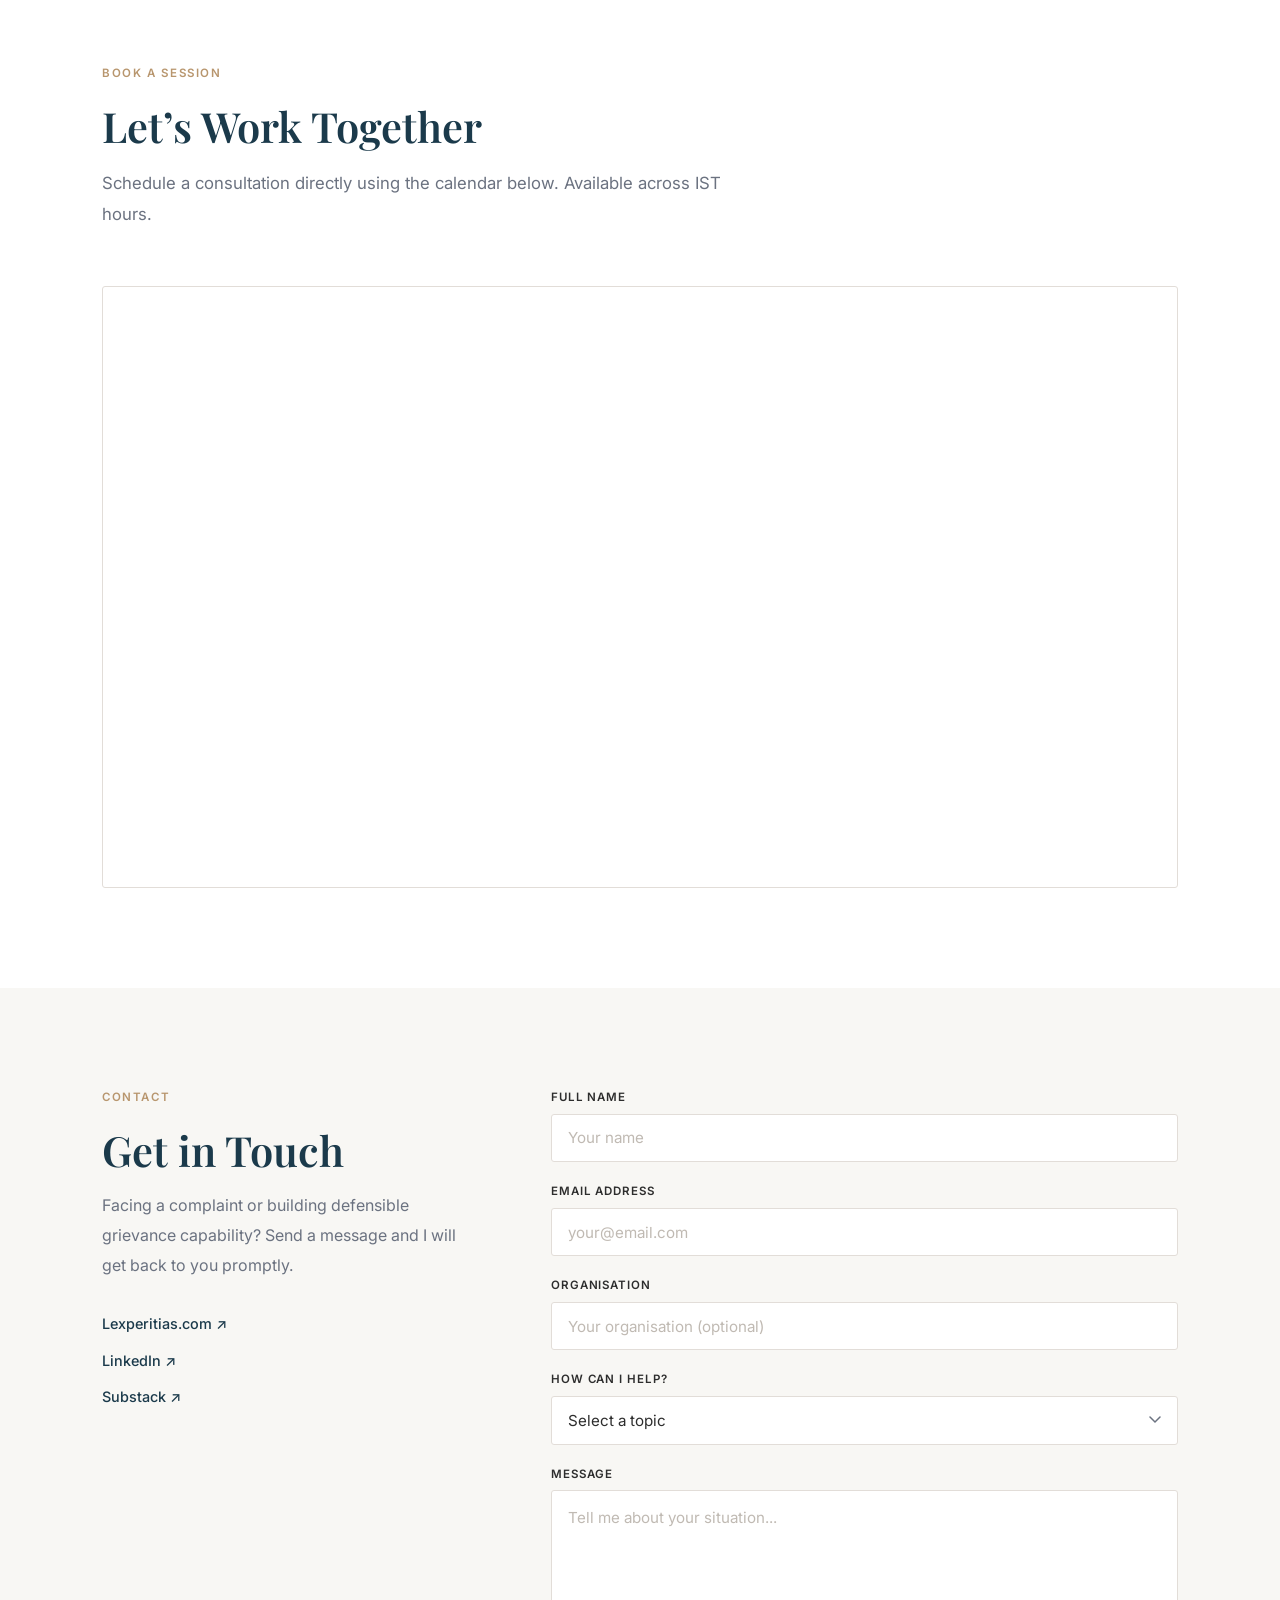
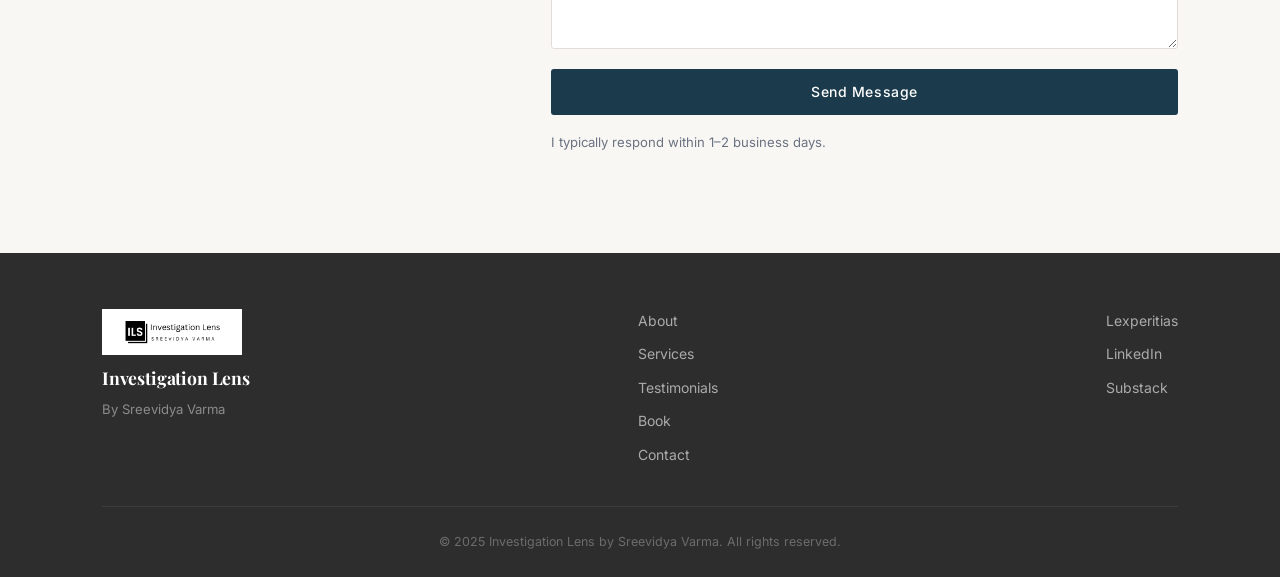
==== commit 06407033: "Add files via upload" ====
--- a/index.html
+++ b/index.html
@@ -3,8 +3,73 @@
 <head>
     <meta charset="UTF-8">
     <meta name="viewport" content="width=device-width, initial-scale=1.0">
-    <title>Investigation Lens | Sreevidya Varma</title>
-    <meta name="description" content="Workplace investigations, expert mediation, and deep-dive training. Investigation Lens by Sreevidya Varma — your guide to conduct and professional ethics.">
+
+    <!-- Primary SEO -->
+    <title>Investigation Lens | Workplace Investigations &amp; Training by Sreevidya Varma</title>
+    <meta name="description" content="Investigation Lens by Sreevidya Varma (AWI-CH, AMINZ) — expert workplace investigations, POSH Internal Committee membership, mediation, and HR investigation training across India.">
+    <meta name="keywords" content="workplace investigation India, POSH investigation, internal committee IC member, workplace investigator India, HR investigation training, workplace mediation India, employment relations training, AWI-CH investigator, internal investigation training, POSH IC external member, workplace conduct investigation, Sreevidya Varma, Investigation Lens">
+    <meta name="author" content="Sreevidya Varma">
+    <meta name="robots" content="index, follow">
+
+    <!-- Canonical URL — update this once you have a live domain -->
+    <link rel="canonical" href="https://www.investigationlens.com/">
+
+    <!-- Open Graph — controls appearance on LinkedIn, WhatsApp, Facebook -->
+    <meta property="og:type" content="website">
+    <meta property="og:site_name" content="Investigation Lens">
+    <meta property="og:title" content="Investigation Lens | Workplace Investigations &amp; Training by Sreevidya Varma">
+    <meta property="og:description" content="Expert workplace investigations, POSH Internal Committee membership, mediation, and HR investigation training across India. Defensible findings, trauma-informed practice.">
+    <meta property="og:url" content="https://www.investigationlens.com/">
+    <meta property="og:image" content="https://www.investigationlens.com/portrait.jpg">
+    <meta property="og:image:width" content="1600">
+    <meta property="og:image:height" content="1204">
+    <meta property="og:image:alt" content="Sreevidya Varma, Workplace Investigator and Mediator">
+    <meta property="og:locale" content="en_IN">
+
+    <!-- Twitter / X Card -->
+    <meta name="twitter:card" content="summary_large_image">
+    <meta name="twitter:title" content="Investigation Lens | Workplace Investigations &amp; Training">
+    <meta name="twitter:description" content="Expert workplace investigations, POSH IC membership, mediation, and HR investigation training across India by Sreevidya Varma (AWI-CH, AMINZ).">
+    <meta name="twitter:image" content="https://www.investigationlens.com/portrait.jpg">
+
+    <!-- Schema.org Structured Data — helps Google understand your business -->
+    <script type="application/ld+json">
+    {
+      "@context": "https://schema.org",
+      "@type": "ProfessionalService",
+      "name": "Investigation Lens",
+      "description": "Expert workplace investigations, POSH Internal Committee membership, mediation, and HR investigation training across India.",
+      "url": "https://www.investigationlens.com",
+      "image": "https://www.investigationlens.com/portrait.jpg",
+      "founder": {
+        "@type": "Person",
+        "name": "Sreevidya Varma",
+        "jobTitle": "Workplace Investigator and Mediator",
+        "hasCredential": ["AWI-CH", "AMINZ"],
+        "sameAs": [
+          "https://www.linkedin.com/in/sreevidyavarma/",
+          "https://substack.com/@investigationlens",
+          "https://www.lexperitias.com"
+        ]
+      },
+      "areaServed": {
+        "@type": "Country",
+        "name": "India"
+      },
+      "serviceType": [
+        "Workplace Investigation",
+        "POSH Internal Committee Membership",
+        "Workplace Mediation",
+        "HR Investigation Training",
+        "Early Dispute Resolution Training"
+      ],
+      "sameAs": [
+        "https://www.linkedin.com/in/sreevidyavarma/",
+        "https://substack.com/@investigationlens"
+      ]
+    }
+    </script>
+
     <link rel="preconnect" href="https://fonts.googleapis.com">
     <link rel="preconnect" href="https://fonts.gstatic.com" crossorigin>
     <link href="https://fonts.googleapis.com/css2?family=Playfair+Display:ital,wght@0,400;0,600;0,700;1,400&family=Inter:wght@300;400;500;600&display=swap" rel="stylesheet">
@@ -16,7 +81,7 @@
     <nav class="navbar" id="navbar">
         <div class="nav-inner">
             <a href="#hero" class="nav-logo">
-                <!-- Replace with: <img src="logo.png" alt="Investigation Lens Logo"> -->
+                <img src="logo.png" alt="Investigation Lens Logo">
                 <span class="logo-text">Investigation Lens</span>
             </a>
             <button class="nav-toggle" aria-label="Toggle navigation menu">&#9776;</button>
@@ -44,10 +109,7 @@
                 </div>
             </div>
             <div class="hero-image">
-                <!-- Replace the div below with: <img src="your-photo.jpg" alt="Sreevidya Varma"> -->
-                <div class="photo-placeholder">
-                    <span>[ Your Photo Here ]</span>
-                </div>
+                <img src="portrait.jpg" alt="Sreevidya Varma">
             </div>
         </div>
     </section>
@@ -60,10 +122,10 @@
                 <h2>Defensible Investigations.<br>Capable Teams.</h2>
                 <div class="about-body">
                     <p class="lead">When a serious complaint lands on your desk, you need a defensible investigation. When you want to handle future matters in-house, you need your team trained.</p>
-                    <p>I am a workplace investigator and mediator <strong>(AWI-CH, AMINZ)</strong> specialising in high-risk conduct matters. I work with organisations across India and New Zealand to investigate sensitive complaints and train HR and ER teams in structured, evidence-based practice.</p>
-                    <p>Based in New Zealand, I bring <strong>complete independence</strong> — no local politics, no pre-existing relationships. Available across IST hours with a rigorous, cross-jurisdictional perspective that is rare in this space.</p>
+                    <p>I am a workplace investigator and mediator <strong>(AWI-CH, AMINZ)</strong> specialising in high-risk conduct matters. I work with organisations to investigate sensitive complaints and train HR and ER teams in structured, evidence-based practice.</p>
+                    <p>I bring <strong>complete independence</strong>: no local politics, no pre-existing relationships. Available across IST hours with a rigorous perspective that is rare in this space.</p>
                     <p>With over <strong>300 investigations completed</strong> across IT, financial services, and multinationals in India, every finding I produce is thorough, trauma-informed, and built to survive scrutiny.</p>
-                    <p>If you are facing a complaint or building defensible grievance capability — get in touch.</p>
+                    <p>If you are facing a complaint or building defensible grievance capability, get in touch.</p>
                     <div class="about-links">
                         <a href="https://www.lexperitias.com" target="_blank" rel="noopener noreferrer" class="link-pill">Lexperitias.com ↗</a>
                         <a href="https://www.linkedin.com/in/sreevidyavarma/" target="_blank" rel="noopener noreferrer" class="link-pill">LinkedIn ↗</a>
@@ -78,7 +140,7 @@
         <div class="container">
             <div class="section-label">Services &amp; Training</div>
             <h2>A Progressive Learning Journey</h2>
-            <p class="section-intro">Our training system guides participants from foundational knowledge to advanced, practical mastery — with measurable outcomes at each stage to ensure skill transfer and organisational impact.</p>
+            <p class="section-intro">Our training system guides participants from foundational knowledge to advanced, practical mastery, with measurable outcomes at each stage to ensure skill transfer and organisational impact.</p>
 
             <div class="services-grid">
 
@@ -113,14 +175,14 @@
                 <div class="service-card">
                     <div class="card-tier">Tier 2</div>
                     <h3>Advanced Sessions</h3>
-                    <p class="card-desc">Deepen expertise through interactive, scenario-based learning — trainer-delivered for maximum impact and practical reinforcement.</p>
+                    <p class="card-desc">Deepen expertise through interactive, scenario-based learning, trainer-delivered for maximum impact and practical reinforcement.</p>
                     <div class="card-section">
                         <h4>Example Modules</h4>
                         <ul>
                             <li><strong>Early Dispute Resolution (EDR) Skills Training</strong></li>
-                            <li><strong>Mediation</strong> — Procedural &amp; Skill-Based Training</li>
-                            <li><strong>Investigation Training</strong> — Process, Documentation &amp; Interviewing Skills</li>
-                            <li><strong>30-Minute Follow-Up Sessions</strong> — reinforce learning, address questions, and assess retention</li>
+                            <li><strong>Mediation</strong>: Procedural &amp; Skill-Based Training</li>
+                            <li><strong>Investigation Training</strong>: Process, Documentation &amp; Interviewing Skills</li>
+                            <li><strong>30-Minute Follow-Up Sessions</strong> to reinforce learning, address questions, and assess retention</li>
                         </ul>
                     </div>
                     <div class="card-section">
@@ -137,7 +199,7 @@
                 <div class="service-card service-card--full">
                     <div class="card-tier">Also Available</div>
                     <h3>External Investigation &amp; IC Membership</h3>
-                    <p class="card-desc">For organisations and individuals who need an independent expert — not just a trainer.</p>
+                    <p class="card-desc">For organisations and individuals who need an independent expert, not just a trainer.</p>
                     <div class="card-columns">
                         <div class="card-col">
                             <h4>External Investigator</h4>
@@ -170,7 +232,7 @@
                 <div class="testimonial-author">
                     <div class="author-info">
                         <strong>Babina Bhuvandas</strong>
-                        <span>Senior Director, Training &mdash; E2Open</span>
+                        <span>Senior Director, Training, E2Open</span>
                     </div>
                 </div>
             </div>
@@ -182,7 +244,7 @@
         <div class="container">
             <div class="section-label">Blog</div>
             <h2>From the Lens</h2>
-            <p class="section-intro">Insights on workplace investigations, conduct, and professional ethics — published on Substack.</p>
+            <p class="section-intro">Insights on workplace investigations, conduct, and professional ethics, published on Substack.</p>
             <div class="blog-grid">
                 <a href="https://substack.com/@investigationlens" target="_blank" rel="noopener noreferrer" class="blog-card">
                     <div class="blog-tag">Investigations</div>
@@ -199,7 +261,7 @@
                 <a href="https://substack.com/@investigationlens" target="_blank" rel="noopener noreferrer" class="blog-card">
                     <div class="blog-tag">Ethics</div>
                     <h4>The Impartial Investigator: Myth or Method?</h4>
-                    <p>Exploring what genuine impartiality looks like in practice, and why independence is a structural — not personal — quality.</p>
+                    <p>Exploring what genuine impartiality looks like in practice, and why independence is a structural, not personal, quality.</p>
                     <span class="read-more">Read on Substack ↗</span>
                 </a>
             </div>
@@ -216,20 +278,9 @@
             <h2>Let&rsquo;s Work Together</h2>
             <p class="section-intro">Schedule a consultation directly using the calendar below. Available across IST hours.</p>
             <div class="calendar-embed">
-                <!--
-                    To add your Google Calendar scheduling link:
-                    1. Go to Google Calendar > Settings > Appointment schedules
-                    2. Create an appointment schedule
-                    3. Copy the embed code and replace the placeholder below
-
-                    Example:
-                    <iframe src="https://calendar.google.com/calendar/appointments/schedules/YOUR_ID_HERE"
-                            style="border: 0" width="100%" height="600" frameborder="0" scrolling="no"></iframe>
-                -->
-                <div class="calendar-placeholder">
-                    <p>Your Google Calendar booking calendar will appear here.</p>
-                    <small>Replace this placeholder with your Google Calendar appointment embed code.</small>
-                </div>
+                <!-- Google Calendar Appointment Scheduling begin -->
+                <iframe src="https://calendar.google.com/calendar/appointments/schedules/AcZssZ1Z91lhU4-kWdjgTkTuC3SyOoIWK7nf7j4hsTv7mKvOzZKRzLU4xiwI1mNpuhin-2wBYrZE9Kd3?gv=true" style="border: 0" width="100%" height="600" frameborder="0"></iframe>
+                <!-- end Google Calendar Appointment Scheduling -->
             </div>
         </div>
     </section>
@@ -267,8 +318,8 @@
                             <option value="">Select a topic</option>
                             <option value="investigation">External Investigation</option>
                             <option value="ic-member">External IC Member (POSH)</option>
-                            <option value="training-foundational">Training — Foundational Modules</option>
-                            <option value="training-advanced">Training — Advanced Sessions</option>
+                            <option value="training-foundational">Training: Foundational Modules</option>
+                            <option value="training-advanced">Training: Advanced Sessions</option>
                             <option value="upskilling">HR / ER Upskilling</option>
                             <option value="other">General Enquiry</option>
                         </select>
@@ -289,7 +340,7 @@
         <div class="container">
             <div class="footer-inner">
                 <div class="footer-brand">
-                    <!-- Replace with: <img src="logo.png" alt="Investigation Lens" class="footer-logo"> -->
+                    <img src="logo.png" alt="Investigation Lens" class="footer-logo">
                     <span class="logo-text">Investigation Lens</span>
                     <p>By Sreevidya Varma</p>
                 </div>
--- a/style.css
+++ b/style.css
@@ -186,8 +186,10 @@
 }
 
 .nav-logo img {
-    height: 36px;
-    width: auto;
+    width: 160px;
+    height: 52px;
+    object-fit: cover;
+    object-position: center center;
 }
 
 .logo-text {
@@ -302,7 +304,7 @@
     width: 100%;
     height: 520px;
     object-fit: cover;
-    object-position: top center;
+    object-position: right center;
     border-radius: var(--radius);
 }
 
@@ -458,7 +460,7 @@
 }
 
 .card-section ul li::before {
-    content: '—';
+    content: '-';
     position: absolute;
     left: 0;
     color: var(--gold);
@@ -638,14 +640,7 @@
 .calendar-embed {
     border-radius: var(--radius);
     overflow: hidden;
-    border: 1px dashed var(--border);
-    min-height: 320px;
-    display: flex;
-    align-items: center;
-    justify-content: center;
-    background-color: var(--bg);
-    padding: 4rem 2rem;
-    text-align: center;
+    border: 1px solid var(--border);
 }
 
 .calendar-embed iframe {
@@ -799,6 +794,14 @@
     flex-wrap: wrap;
 }
 
+.footer-logo {
+    width: 140px;
+    height: 46px;
+    object-fit: cover;
+    object-position: center center;
+    margin-bottom: 0.5rem;
+}
+
 .footer-brand .logo-text {
     color: var(--white);
     font-size: 1.1rem;
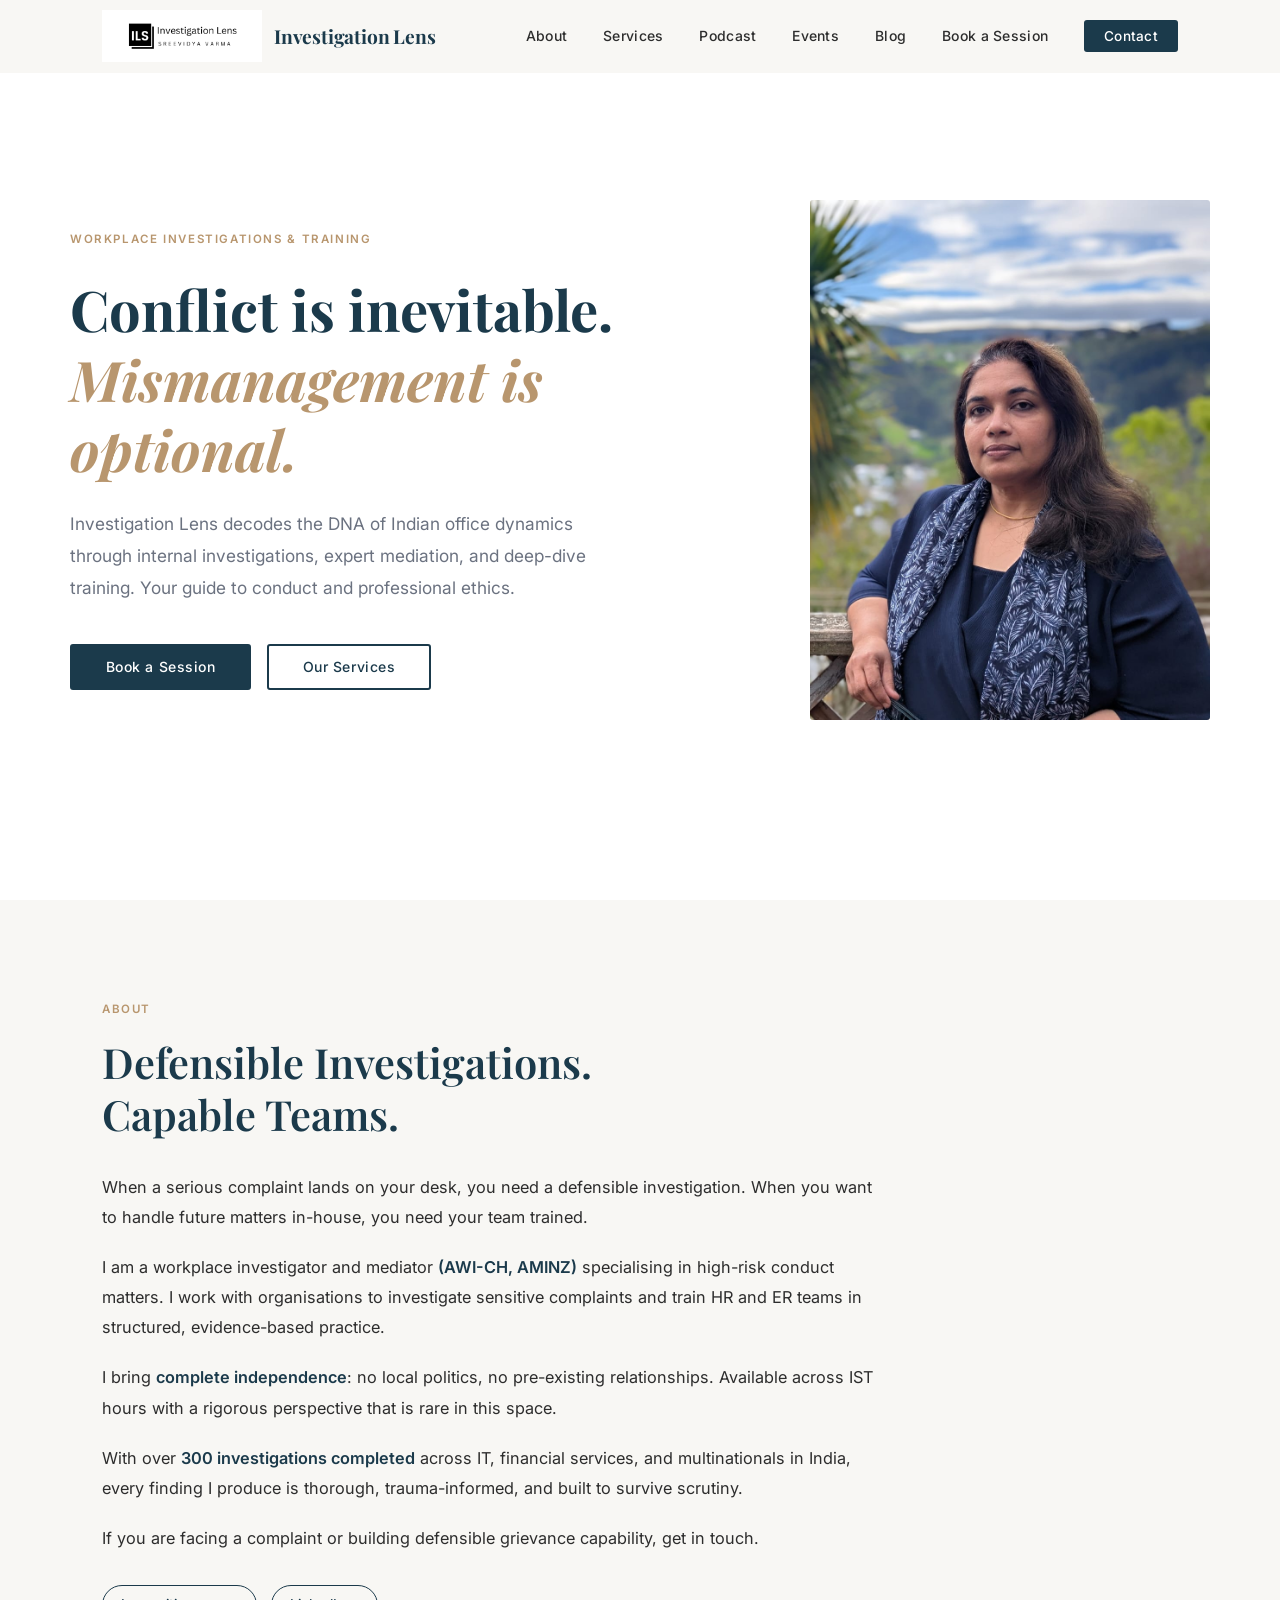
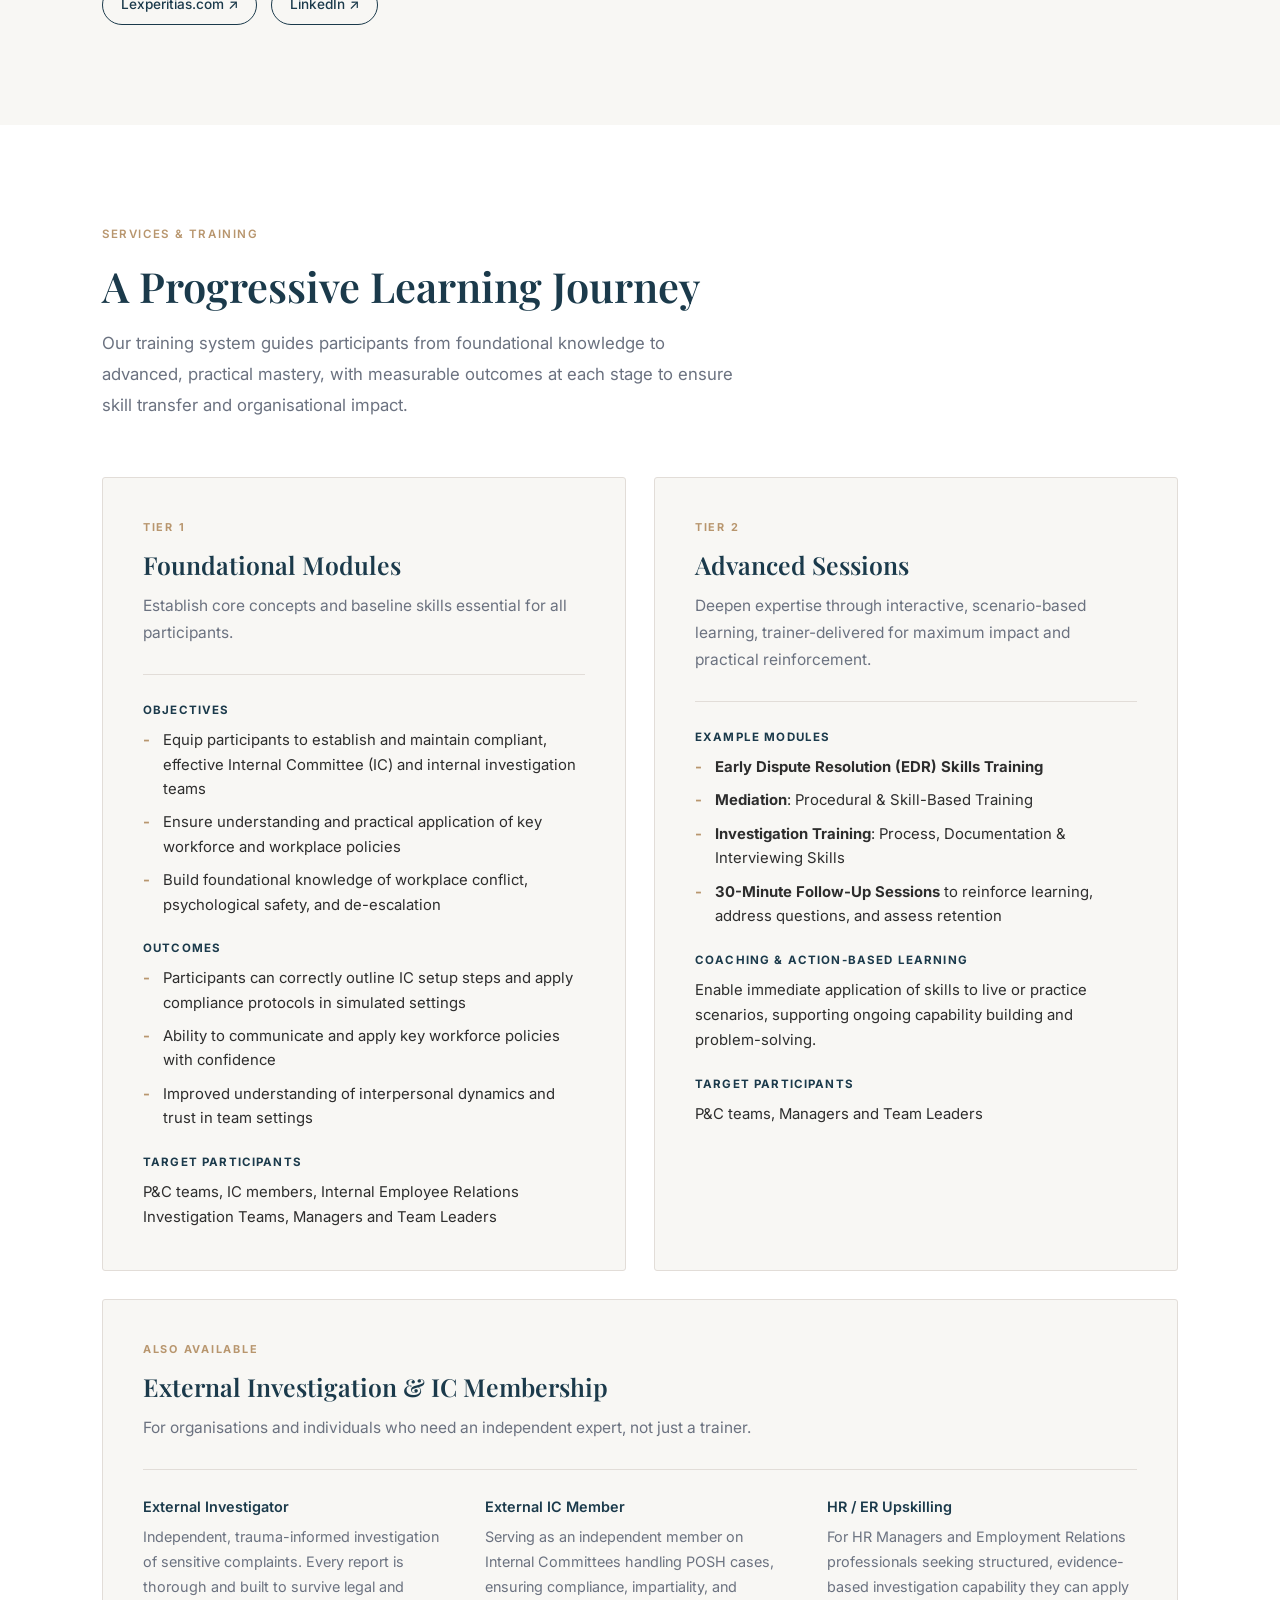
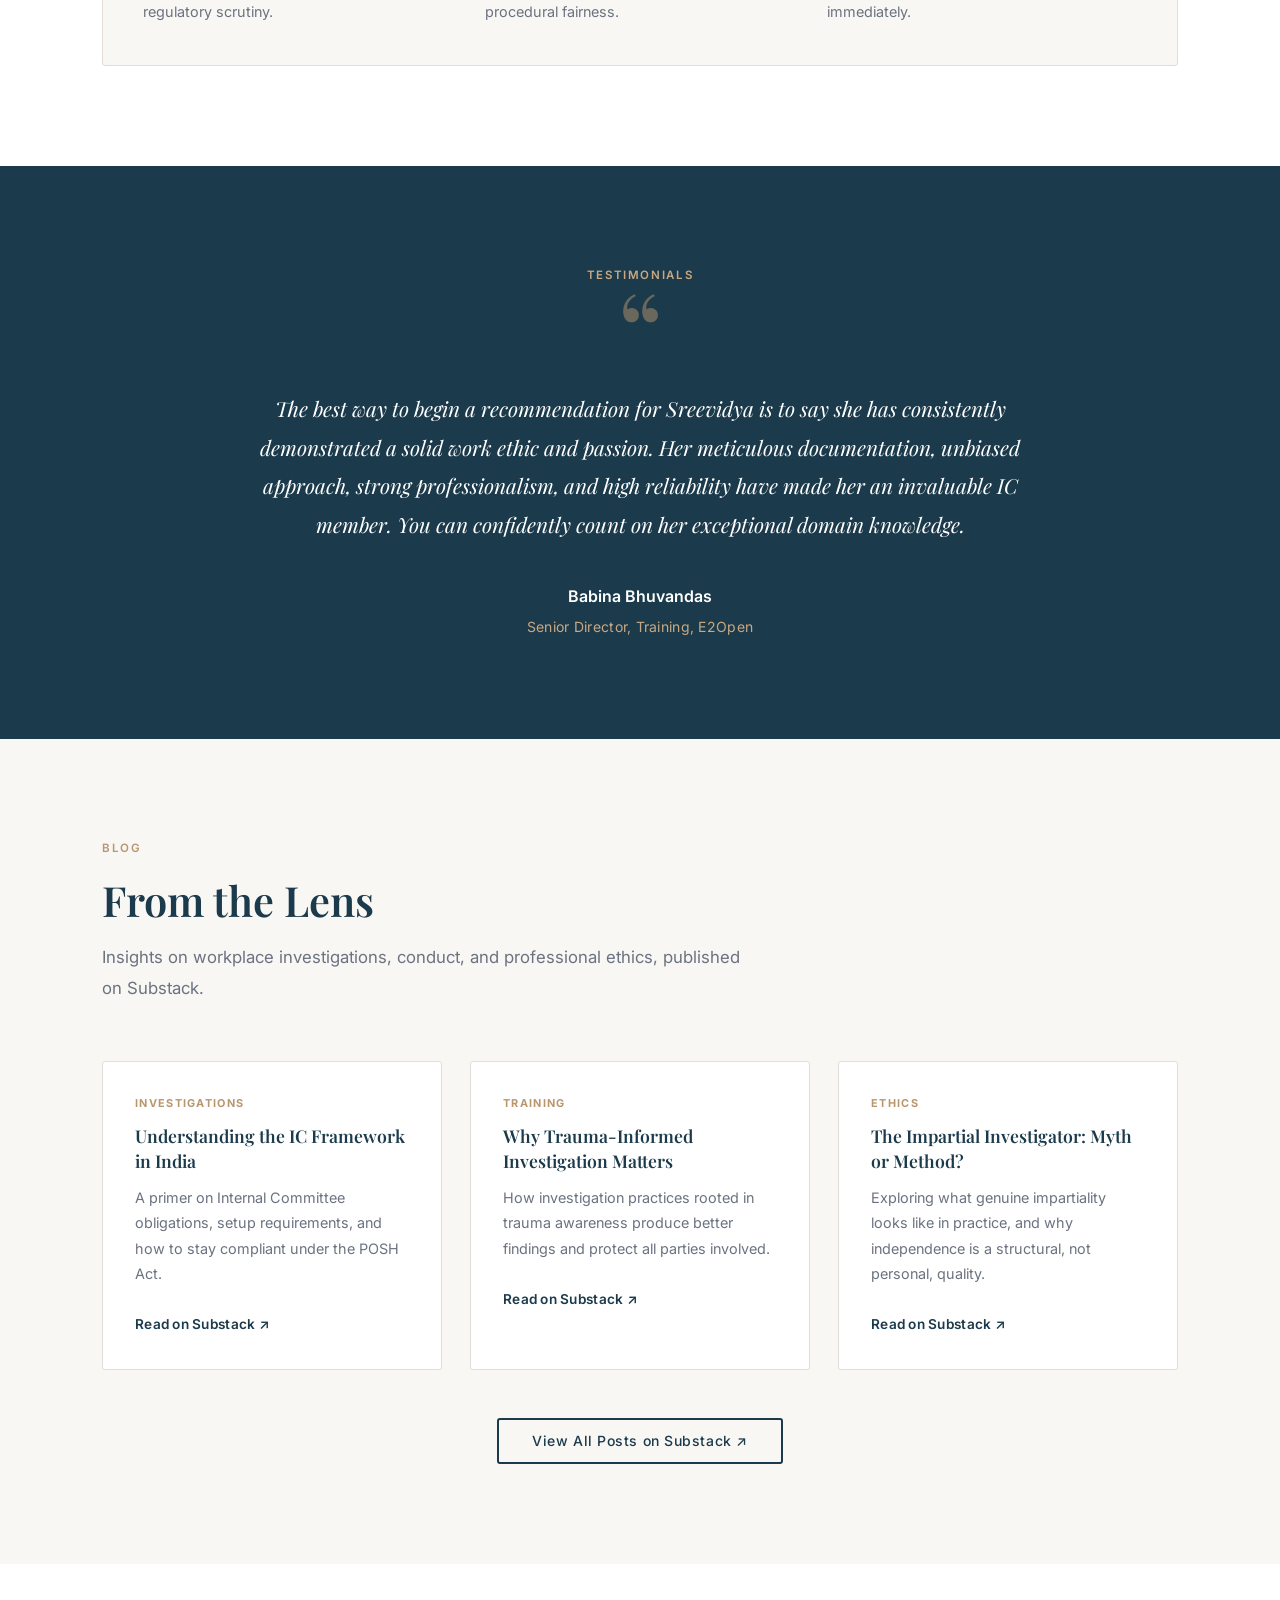
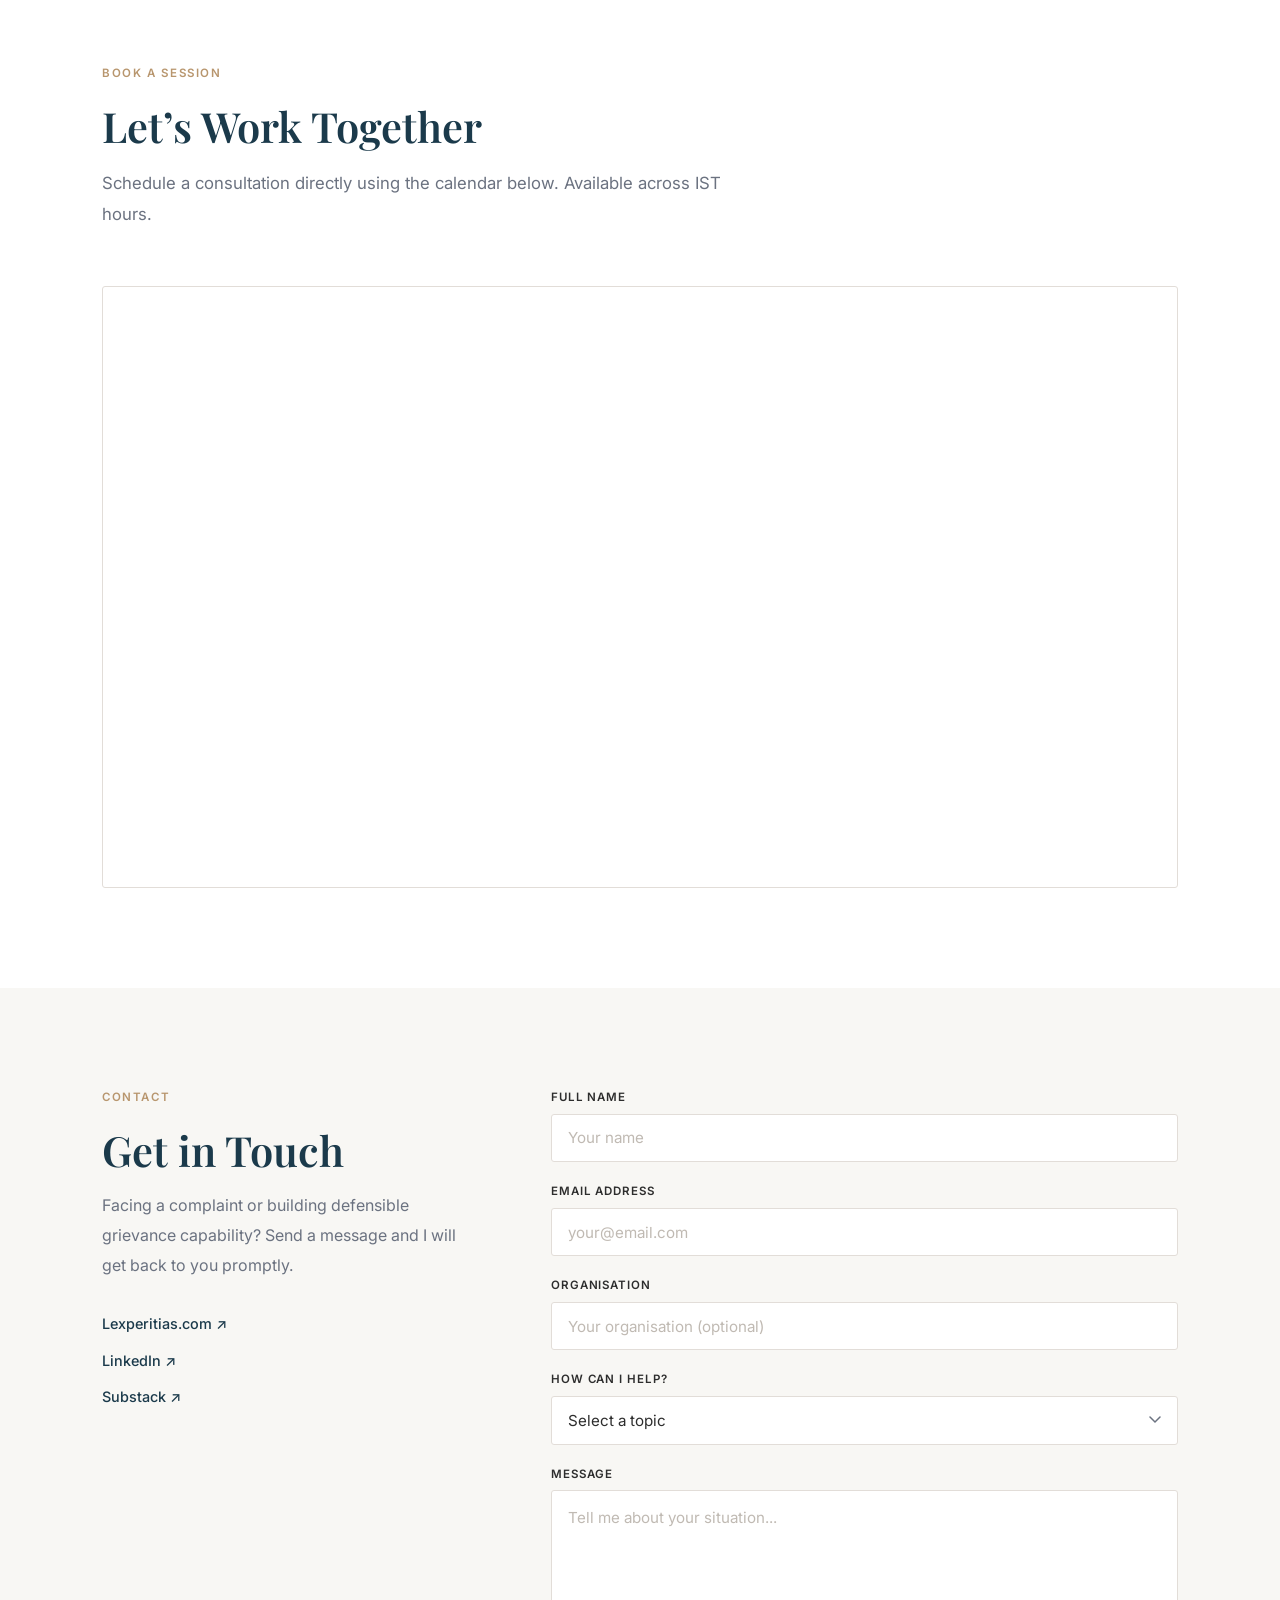
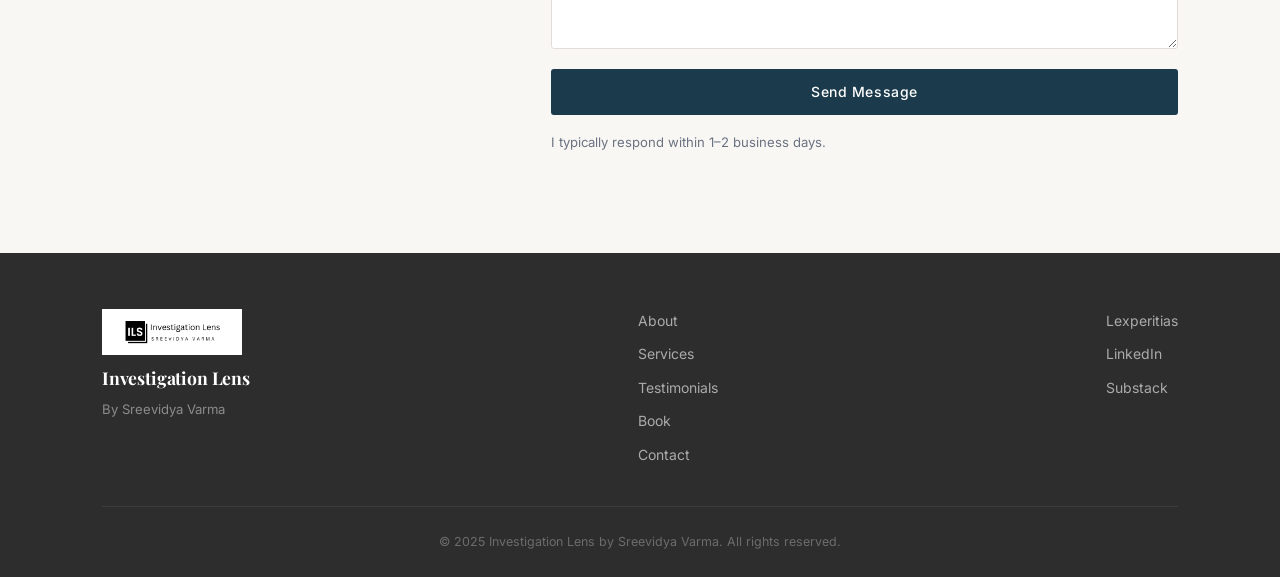
==== commit 95989ba1: "Add files via upload" ====
--- a/index.html
+++ b/index.html
@@ -88,7 +88,8 @@
             <ul class="nav-links">
                 <li><a href="#about">About</a></li>
                 <li><a href="#services">Services</a></li>
-                <li><a href="#testimonial">Testimonials</a></li>
+                <li><a href="podcast.html">Podcast</a></li>
+                <li><a href="events.html">Events</a></li>
                 <li><a href="#blog">Blog</a></li>
                 <li><a href="#book">Book a Session</a></li>
                 <li><a href="#contact" class="btn-nav">Contact</a></li>
--- a/style.css
+++ b/style.css
@@ -843,6 +843,439 @@
 }
 
 /* ===========================
+   NAV ACTIVE STATE
+=========================== */
+.nav-active {
+    color: var(--gold) !important;
+    font-weight: 600 !important;
+}
+
+/* ===========================
+   PAGE HERO (inner pages)
+=========================== */
+.page-hero {
+    padding: 140px 2rem 80px;
+    background-color: var(--white);
+    border-bottom: 1px solid var(--border);
+}
+
+.page-hero h1 {
+    font-size: clamp(2rem, 4.5vw, 3rem);
+    margin-bottom: 1.25rem;
+    max-width: 700px;
+}
+
+.page-hero-sub {
+    font-size: 1.08rem;
+    color: var(--gray);
+    max-width: 600px;
+    line-height: 1.85;
+    margin-bottom: 2.5rem;
+}
+
+/* ===========================
+   PODCAST PAGE
+=========================== */
+.podcast-about {
+    padding: var(--section-pad) 0;
+    background-color: var(--bg);
+}
+
+.podcast-about-inner {
+    display: grid;
+    grid-template-columns: 1fr 320px;
+    gap: 5rem;
+    align-items: start;
+}
+
+.podcast-about-text h2 {
+    margin-bottom: 1.25rem;
+}
+
+.podcast-about-text p {
+    font-size: 1rem;
+    color: var(--charcoal);
+    line-height: 1.85;
+    margin-bottom: 1.25rem;
+}
+
+.platforms-label {
+    font-size: 0.72rem;
+    font-weight: 600;
+    letter-spacing: 0.1em;
+    text-transform: uppercase;
+    color: var(--gray);
+    margin-bottom: 0.75rem;
+    margin-top: 1.5rem;
+}
+
+.platform-links {
+    display: flex;
+    gap: 0.75rem;
+    flex-wrap: wrap;
+}
+
+.platform-pill {
+    display: inline-block;
+    padding: 0.45rem 1.1rem;
+    border: 1.5px solid var(--navy);
+    border-radius: 100px;
+    font-size: 0.85rem;
+    font-weight: 500;
+    color: var(--navy);
+    transition: all var(--transition);
+}
+
+.platform-pill:hover {
+    background-color: var(--navy);
+    color: var(--white);
+}
+
+.podcast-host-card {
+    background-color: var(--white);
+    border: 1px solid var(--border);
+    border-radius: var(--radius);
+    overflow: hidden;
+}
+
+.podcast-host-card img {
+    width: 100%;
+    height: 280px;
+    object-fit: cover;
+    object-position: right center;
+}
+
+.host-info {
+    padding: 1.25rem;
+    display: flex;
+    flex-direction: column;
+    gap: 0.25rem;
+}
+
+.host-info strong {
+    font-family: var(--font-body);
+    font-size: 0.95rem;
+    font-weight: 600;
+    color: var(--navy);
+}
+
+.host-info span {
+    font-size: 0.82rem;
+    color: var(--gray);
+}
+
+/* Episodes */
+.episodes {
+    padding: var(--section-pad) 0;
+    background-color: var(--white);
+}
+
+.episodes-list {
+    display: flex;
+    flex-direction: column;
+    gap: 1.25rem;
+    margin-bottom: 3rem;
+}
+
+.episode-card {
+    display: grid;
+    grid-template-columns: 80px 1fr auto;
+    gap: 2rem;
+    align-items: center;
+    background-color: var(--bg);
+    border: 1px solid var(--border);
+    border-radius: var(--radius);
+    padding: 1.75rem 2rem;
+    transition: box-shadow var(--transition), border-color var(--transition);
+}
+
+.episode-card:hover {
+    box-shadow: 0 4px 24px rgba(27, 58, 75, 0.08);
+    border-color: #D0CAC2;
+}
+
+.episode-number {
+    font-size: 0.72rem;
+    font-weight: 700;
+    letter-spacing: 0.1em;
+    text-transform: uppercase;
+    color: var(--gold);
+    text-align: center;
+}
+
+.episode-body h3 {
+    font-size: 1.1rem;
+    margin-bottom: 0.5rem;
+}
+
+.episode-desc {
+    font-size: 0.9rem;
+    color: var(--gray);
+    line-height: 1.7;
+    margin-bottom: 0.75rem;
+}
+
+.episode-meta {
+    display: flex;
+    gap: 0.5rem;
+    flex-wrap: wrap;
+}
+
+.episode-tag {
+    font-size: 0.68rem;
+    font-weight: 700;
+    letter-spacing: 0.1em;
+    text-transform: uppercase;
+    color: var(--gold);
+    background-color: var(--light-gray);
+    padding: 0.2rem 0.6rem;
+    border-radius: 100px;
+}
+
+.episode-listen {
+    font-size: 0.875rem;
+    font-weight: 600;
+    color: var(--navy);
+    white-space: nowrap;
+    transition: color var(--transition);
+    flex-shrink: 0;
+}
+
+.episode-listen:hover {
+    color: var(--gold);
+}
+
+.episodes-cta {
+    text-align: center;
+}
+
+/* Subscribe CTA */
+.subscribe-cta {
+    padding: var(--section-pad) 0;
+    background-color: var(--navy);
+}
+
+.subscribe-inner {
+    max-width: 580px;
+    margin: 0 auto;
+    text-align: center;
+}
+
+.subscribe-inner h2 {
+    color: var(--white);
+    margin-bottom: 1rem;
+}
+
+.subscribe-inner p {
+    color: rgba(255, 255, 255, 0.75);
+    line-height: 1.8;
+    margin-bottom: 2rem;
+    font-size: 1rem;
+}
+
+.cta-buttons {
+    display: flex;
+    gap: 1rem;
+    justify-content: center;
+    flex-wrap: wrap;
+}
+
+.subscribe-cta .btn-primary {
+    background-color: var(--gold);
+    border-color: var(--gold);
+    color: var(--white);
+}
+
+.subscribe-cta .btn-primary:hover {
+    background-color: var(--gold-light);
+    border-color: var(--gold-light);
+}
+
+.subscribe-cta .btn-outline {
+    border-color: rgba(255, 255, 255, 0.5);
+    color: var(--white);
+}
+
+.subscribe-cta .btn-outline:hover {
+    background-color: rgba(255, 255, 255, 0.1);
+    border-color: var(--white);
+}
+
+/* ===========================
+   EVENTS PAGE
+=========================== */
+.events-section {
+    padding: var(--section-pad) 0;
+    background-color: var(--bg);
+}
+
+.events-list {
+    display: flex;
+    flex-direction: column;
+    gap: 1.5rem;
+    margin-bottom: 3rem;
+}
+
+.event-card {
+    display: grid;
+    grid-template-columns: 80px 1fr auto;
+    gap: 2rem;
+    align-items: center;
+    background-color: var(--white);
+    border: 1px solid var(--border);
+    border-radius: var(--radius);
+    padding: 2rem 2.5rem;
+    transition: box-shadow var(--transition), border-color var(--transition);
+}
+
+.event-card:hover {
+    box-shadow: 0 4px 24px rgba(27, 58, 75, 0.08);
+    border-color: #D0CAC2;
+}
+
+.event-date-block {
+    display: flex;
+    flex-direction: column;
+    align-items: center;
+    text-align: center;
+    flex-shrink: 0;
+}
+
+.event-month {
+    font-size: 0.72rem;
+    font-weight: 700;
+    letter-spacing: 0.1em;
+    text-transform: uppercase;
+    color: var(--gold);
+}
+
+.event-day {
+    font-family: var(--font-heading);
+    font-size: 1rem;
+    font-weight: 700;
+    color: var(--navy);
+    line-height: 1.2;
+}
+
+.event-tag {
+    font-size: 0.68rem;
+    font-weight: 700;
+    letter-spacing: 0.1em;
+    text-transform: uppercase;
+    color: var(--gold);
+    margin-bottom: 0.5rem;
+}
+
+.event-body h3 {
+    font-size: 1.1rem;
+    margin-bottom: 0.6rem;
+    line-height: 1.35;
+}
+
+.event-body p {
+    font-size: 0.9rem;
+    color: var(--gray);
+    line-height: 1.7;
+    margin-bottom: 0.85rem;
+}
+
+.event-details {
+    display: flex;
+    gap: 1rem;
+    flex-wrap: wrap;
+}
+
+.event-details span {
+    font-size: 0.78rem;
+    font-weight: 500;
+    color: var(--charcoal);
+    background-color: var(--light-gray);
+    padding: 0.2rem 0.65rem;
+    border-radius: 100px;
+}
+
+.event-actions {
+    flex-shrink: 0;
+}
+
+/* In-house section */
+.inhouse-section {
+    padding: var(--section-pad) 0;
+    background-color: var(--white);
+}
+
+.inhouse-inner {
+    max-width: 680px;
+}
+
+.inhouse-text h2 {
+    margin-bottom: 1.25rem;
+}
+
+.inhouse-text p {
+    font-size: 1rem;
+    color: var(--charcoal);
+    line-height: 1.85;
+    margin-bottom: 1.5rem;
+}
+
+.inhouse-list {
+    display: flex;
+    flex-direction: column;
+    gap: 0.6rem;
+    margin-bottom: 2rem;
+}
+
+.inhouse-list li {
+    font-size: 0.95rem;
+    color: var(--charcoal);
+    padding-left: 1.25rem;
+    position: relative;
+    line-height: 1.65;
+}
+
+.inhouse-list li::before {
+    content: '-';
+    position: absolute;
+    left: 0;
+    color: var(--gold);
+    font-weight: 700;
+}
+
+/* Past events */
+.past-events {
+    padding: var(--section-pad) 0;
+    background-color: var(--bg);
+}
+
+.past-events-grid {
+    display: grid;
+    grid-template-columns: repeat(3, 1fr);
+    gap: 1.75rem;
+}
+
+.past-event-card {
+    background-color: var(--white);
+    border: 1px solid var(--border);
+    border-radius: var(--radius);
+    padding: 1.75rem;
+}
+
+.past-event-card h4 {
+    font-family: var(--font-heading);
+    font-size: 1rem;
+    color: var(--navy);
+    margin-bottom: 0.6rem;
+    line-height: 1.4;
+}
+
+.past-event-card p {
+    font-size: 0.88rem;
+    color: var(--gray);
+    line-height: 1.7;
+}
+
+/* ===========================
    RESPONSIVE — TABLET
 =========================== */
 @media (max-width: 1024px) {
@@ -875,6 +1308,21 @@
 
     .blog-grid {
         grid-template-columns: 1fr 1fr;
+    }
+
+    .podcast-about-inner {
+        grid-template-columns: 1fr 260px;
+        gap: 3rem;
+    }
+
+    .past-events-grid {
+        grid-template-columns: 1fr 1fr;
+    }
+
+    .episode-card,
+    .event-card {
+        grid-template-columns: 60px 1fr auto;
+        gap: 1.5rem;
     }
 }
 
@@ -947,6 +1395,36 @@
         gap: 3rem;
     }
 
+    /* Inner pages */
+    .podcast-about-inner {
+        grid-template-columns: 1fr;
+        gap: 2.5rem;
+    }
+
+    .podcast-host-card {
+        max-width: 360px;
+    }
+
+    .episode-card,
+    .event-card {
+        grid-template-columns: 1fr;
+        gap: 1rem;
+    }
+
+    .episode-number,
+    .event-date-block {
+        text-align: left;
+    }
+
+    .past-events-grid {
+        grid-template-columns: 1fr;
+    }
+
+    .cta-buttons {
+        flex-direction: column;
+        align-items: center;
+    }
+
     /* Footer */
     .footer-inner {
         flex-direction: column;
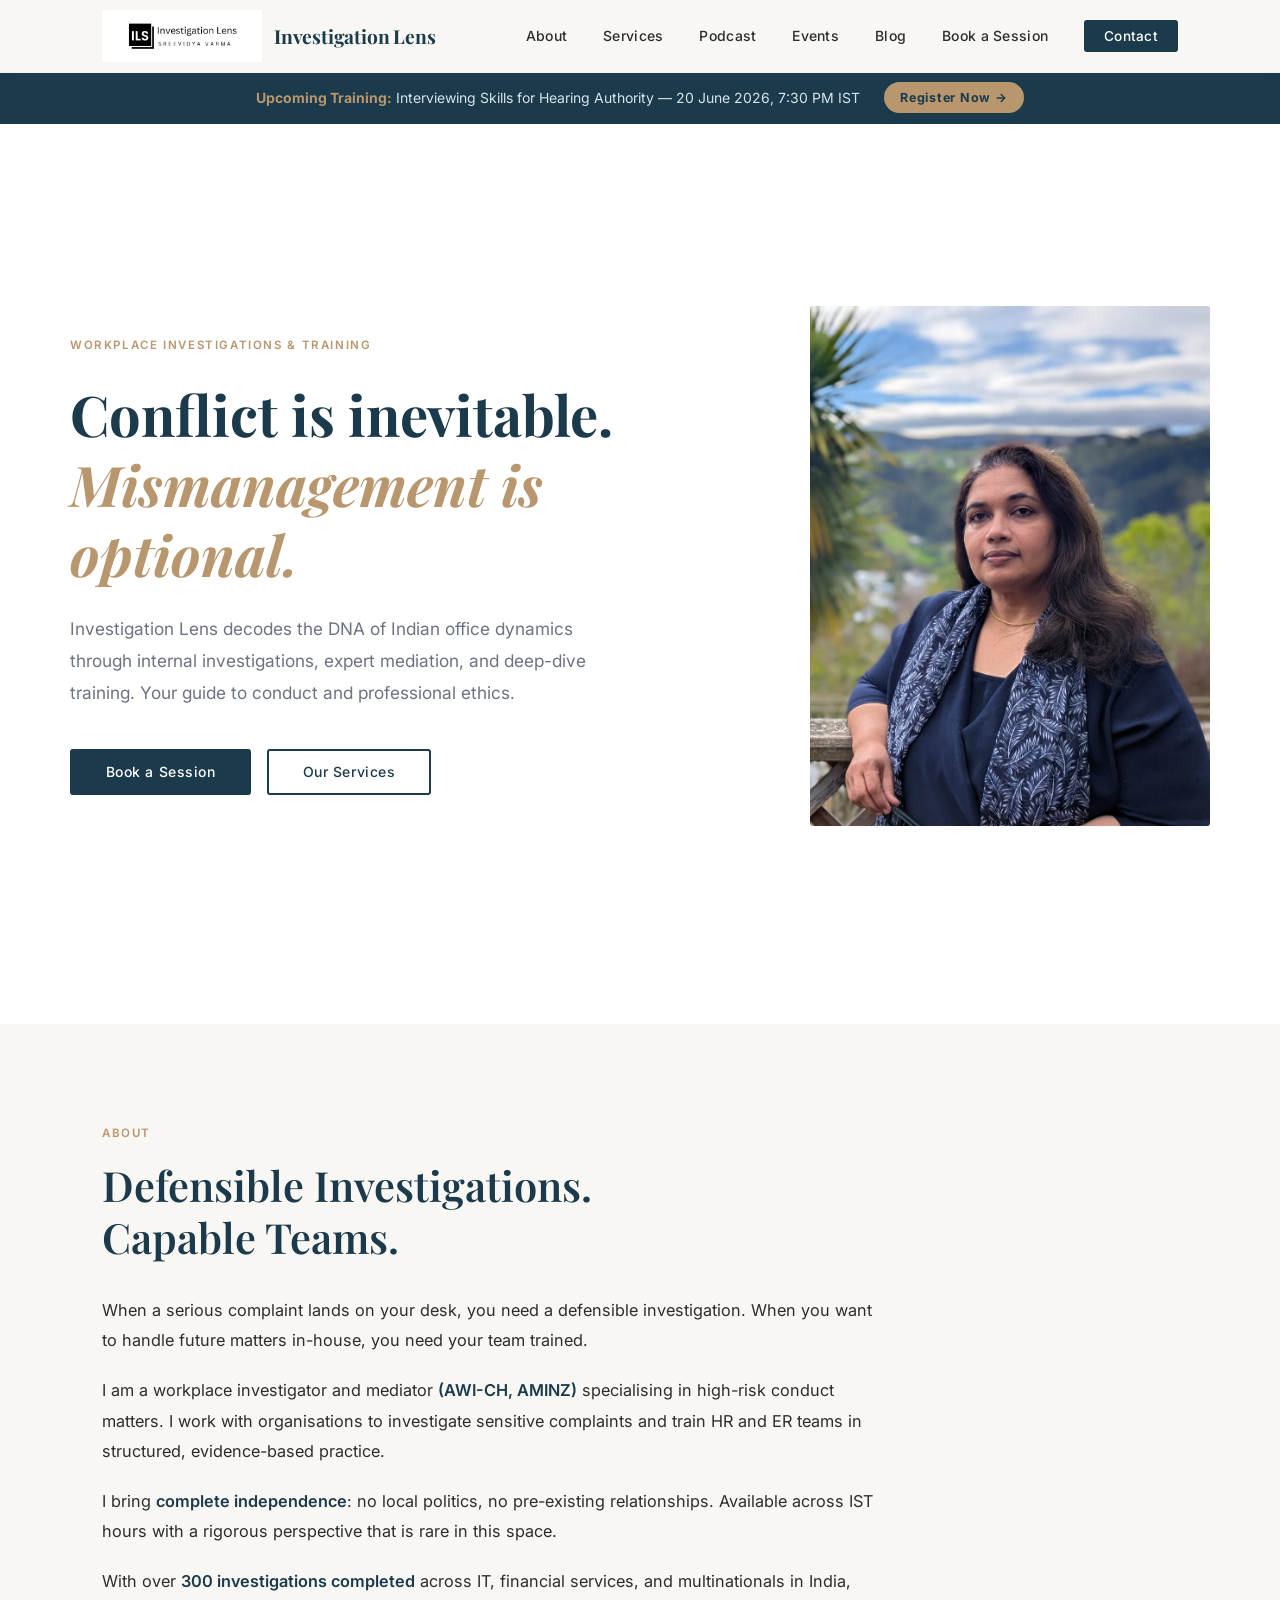
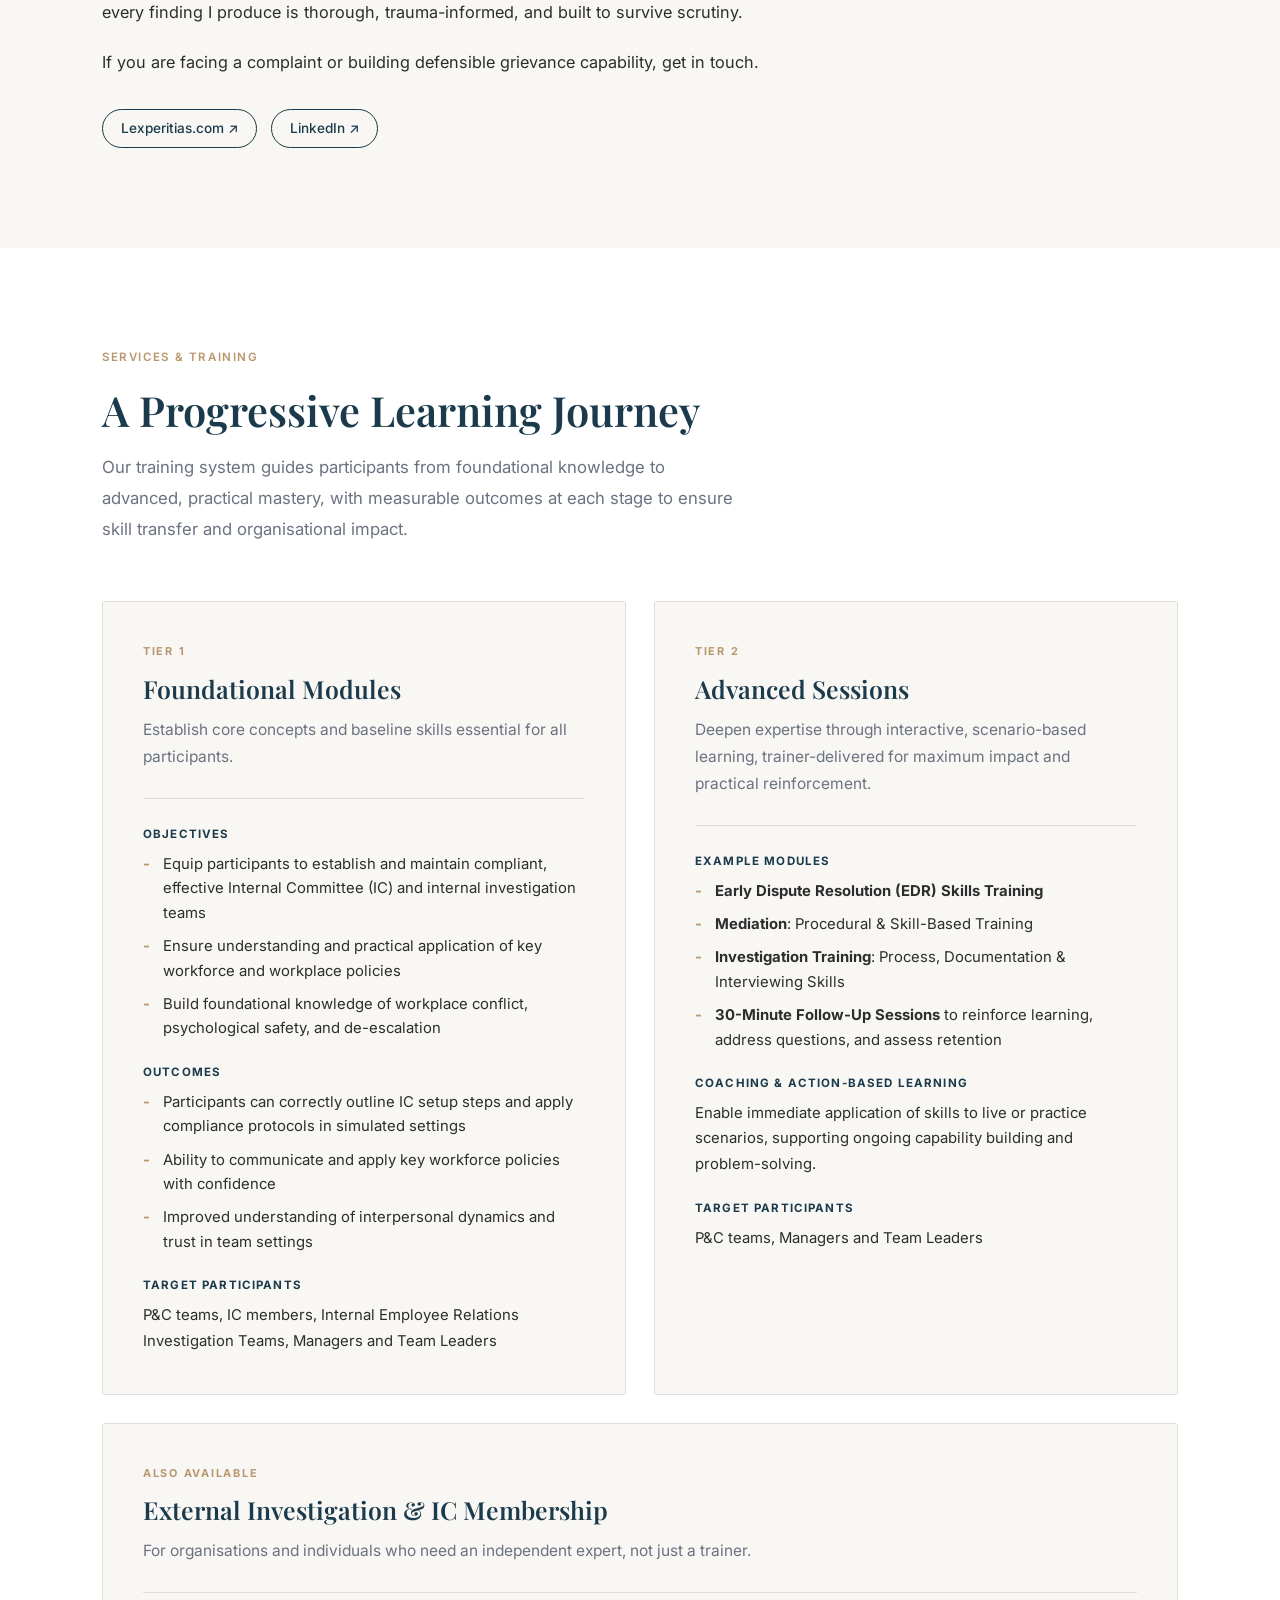
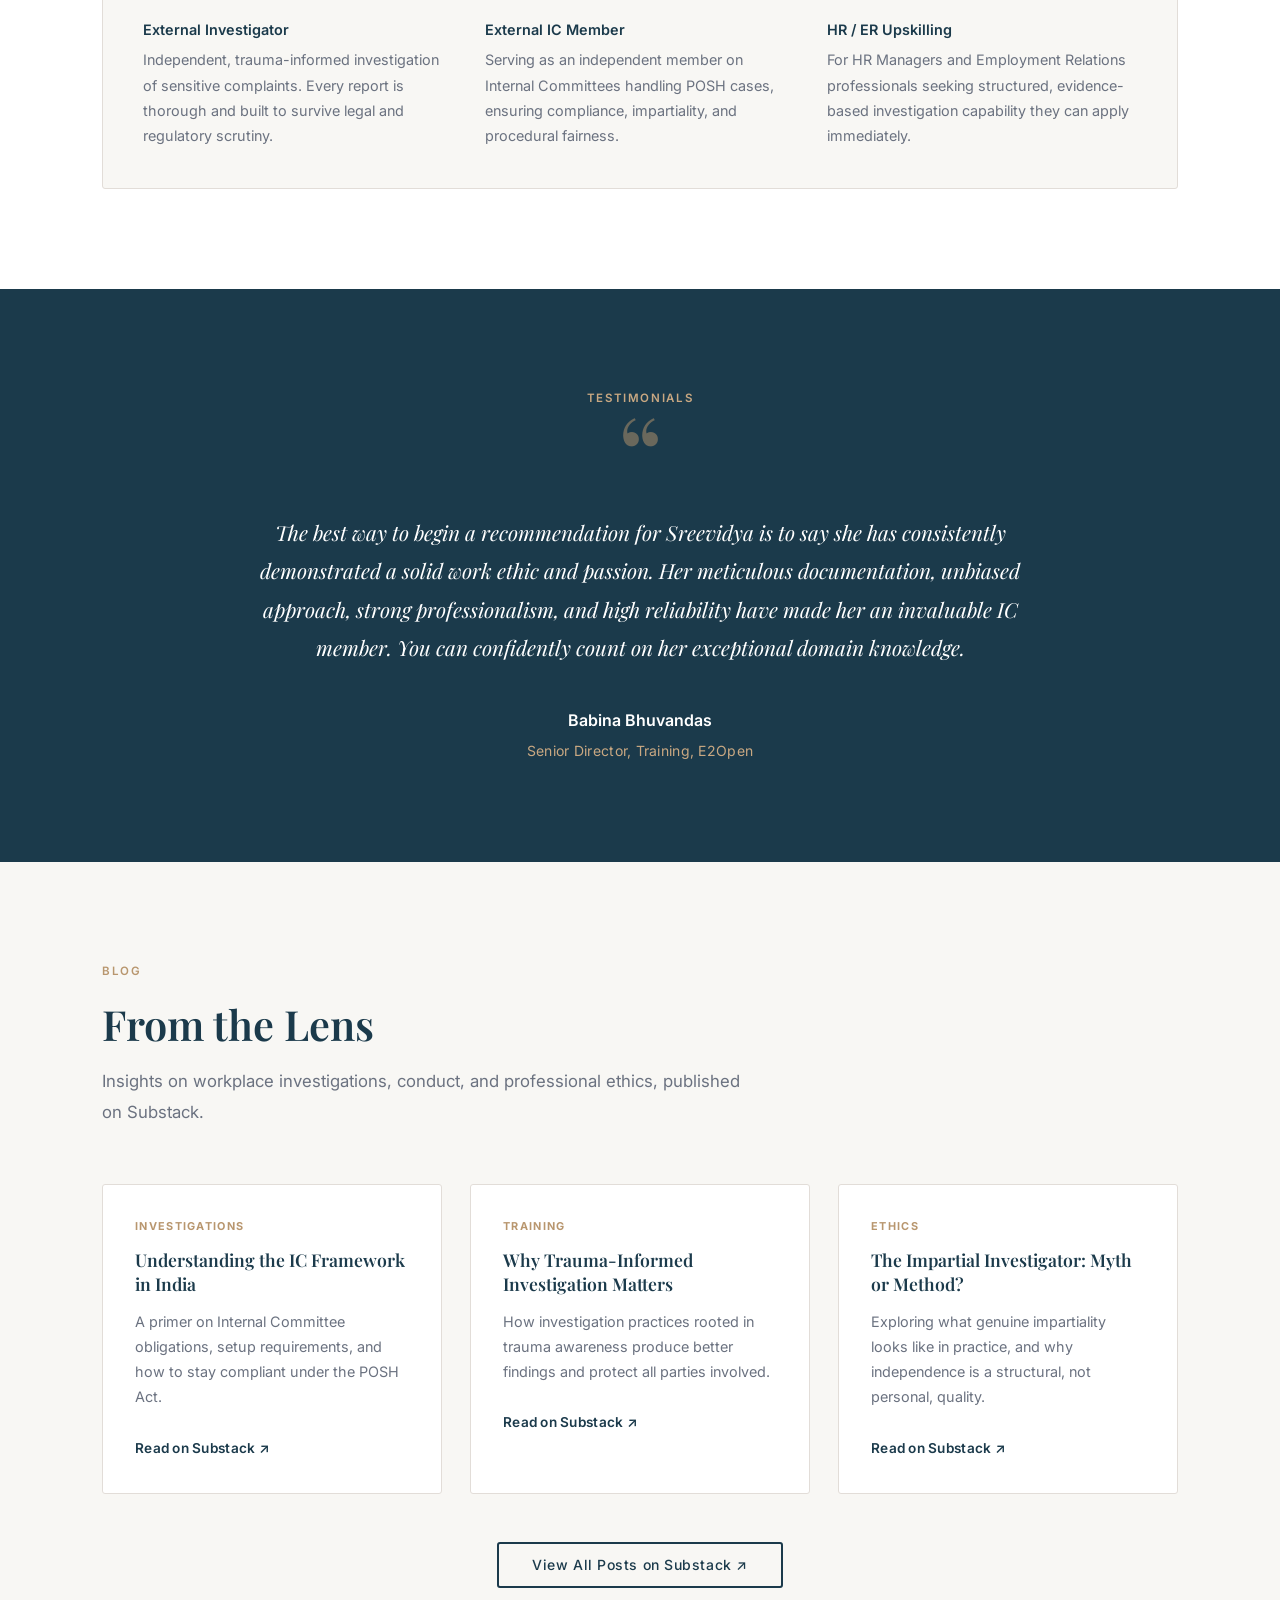
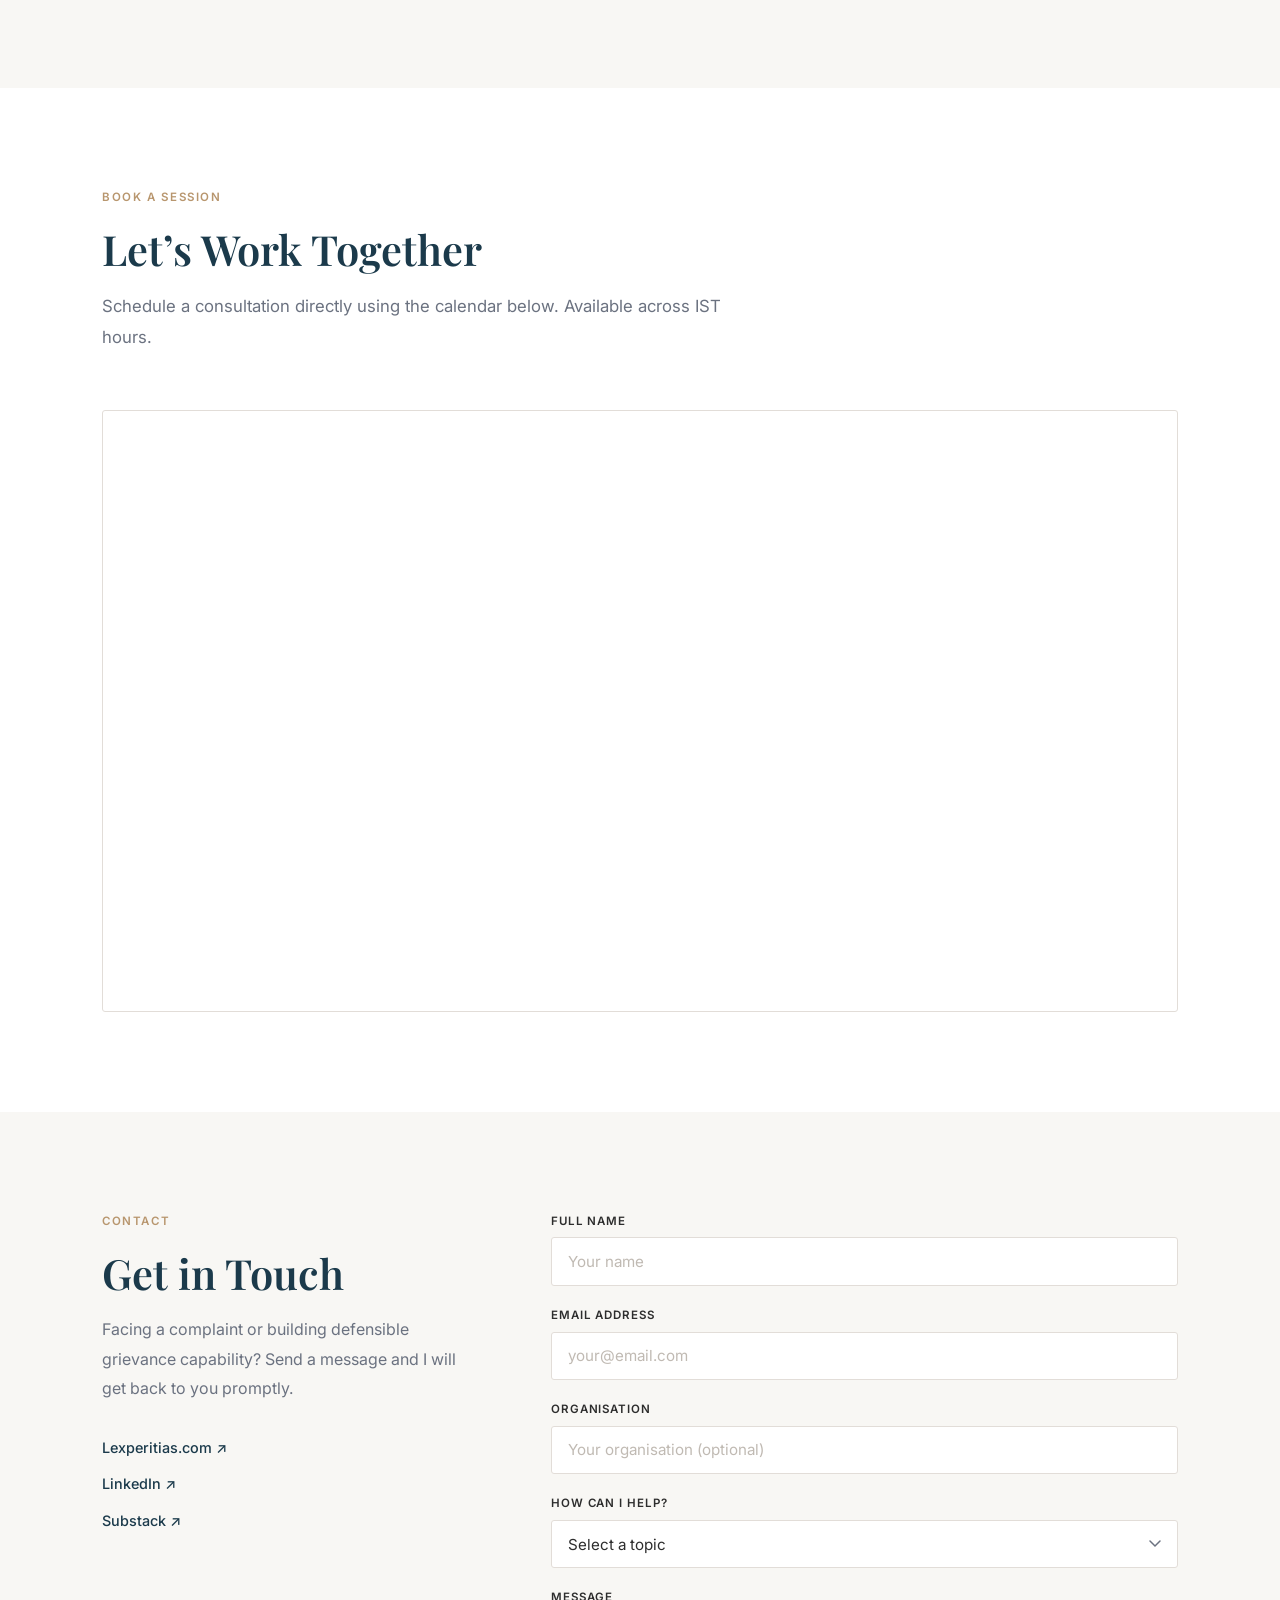
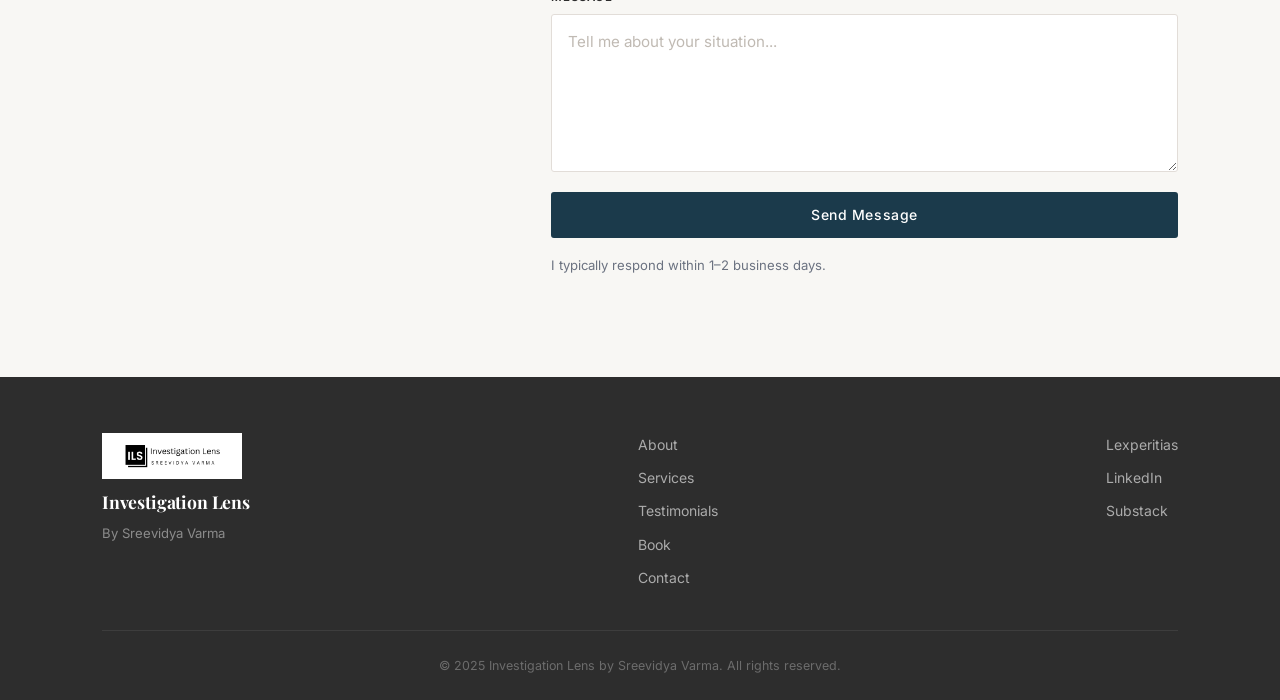
==== commit 108eacb9: "Add files via upload updated with 20260620 event details." ====
--- a/index.html
+++ b/index.html
@@ -77,6 +77,18 @@
 </head>
 <body>
 
+    <!-- ===== ANNOUNCEMENT BAR ===== -->
+    <div class="announcement-bar">
+        <div class="container">
+            <div class="announcement-inner">
+                <span class="announcement-text">
+                    <strong>Upcoming Training:</strong> Interviewing Skills for Hearing Authority &mdash; 20 June 2026, 7:30 PM IST
+                </span>
+                <a href="https://rzp.io/rzp/ILS-20260620" target="_blank" rel="noopener" class="announcement-cta">Register Now &rarr;</a>
+            </div>
+        </div>
+    </div>
+
     <!-- ===== NAVBAR ===== -->
     <nav class="navbar" id="navbar">
         <div class="nav-inner">
--- a/style.css
+++ b/style.css
@@ -77,6 +77,56 @@
     font-size: 1.15rem;
     line-height: 1.85;
     color: var(--charcoal);
+}
+
+/* ===========================
+   ANNOUNCEMENT BAR
+=========================== */
+.announcement-bar {
+    margin-top: 72px;
+    background-color: var(--navy);
+    padding: 0.65rem 0;
+}
+
+.announcement-inner {
+    display: flex;
+    align-items: center;
+    justify-content: center;
+    gap: 1.5rem;
+    flex-wrap: wrap;
+    text-align: center;
+}
+
+.announcement-text {
+    font-size: 0.875rem;
+    color: #d9e4ea;
+}
+
+.announcement-text strong {
+    color: var(--gold);
+}
+
+@keyframes flash-cta {
+    0%, 100% { opacity: 1; }
+    50% { opacity: 0.45; }
+}
+
+.announcement-cta {
+    font-size: 0.78rem;
+    font-weight: 700;
+    letter-spacing: 0.06em;
+    color: var(--navy);
+    background-color: var(--gold);
+    padding: 0.3rem 1rem;
+    border-radius: 100px;
+    text-decoration: none;
+    white-space: nowrap;
+    animation: flash-cta 1.2s ease-in-out infinite;
+}
+
+.announcement-cta:hover {
+    animation: none;
+    opacity: 0.82;
 }
 
 /* ===========================
@@ -251,7 +301,7 @@
     display: flex;
     align-items: center;
     background-color: var(--white);
-    padding: 100px 2rem 80px;
+    padding: 64px 2rem 80px;
 }
 
 .hero-inner {
@@ -854,7 +904,7 @@
    PAGE HERO (inner pages)
 =========================== */
 .page-hero {
-    padding: 140px 2rem 80px;
+    padding: 64px 2rem 80px;
     background-color: var(--white);
     border-bottom: 1px solid var(--border);
 }
@@ -1109,6 +1159,88 @@
     background-color: var(--bg);
 }
 
+/* Featured event section (first on events page) */
+.featured-event-section {
+    padding: 64px 0 72px;
+    background-color: var(--white);
+    border-bottom: 1px solid var(--border);
+}
+
+.featured-event-section .section-label {
+    margin-bottom: 1.5rem;
+}
+
+/* Featured event card (with poster) */
+.event-card-featured {
+    display: grid;
+    grid-template-columns: 320px 1fr;
+    align-items: start;
+    background-color: var(--white);
+    border: 1px solid var(--border);
+    border-radius: var(--radius);
+    overflow: hidden;
+    transition: box-shadow var(--transition);
+}
+
+.event-card-featured:hover {
+    box-shadow: 0 6px 32px rgba(27, 58, 75, 0.1);
+}
+
+.event-featured-poster img {
+    width: 100%;
+    height: 100%;
+    object-fit: cover;
+    display: block;
+    min-height: 320px;
+}
+
+.event-featured-body {
+    padding: 2.5rem;
+}
+
+.event-featured-body h3 {
+    font-size: 1.4rem;
+    line-height: 1.3;
+    margin-bottom: 0.75rem;
+    color: var(--navy);
+}
+
+.event-featured-datetime {
+    display: flex;
+    gap: 0.6rem;
+    flex-wrap: wrap;
+    margin-bottom: 1.25rem;
+}
+
+.event-date-badge {
+    font-size: 0.8rem;
+    font-weight: 700;
+    color: var(--white);
+    background-color: var(--navy);
+    padding: 0.28rem 0.75rem;
+    border-radius: 100px;
+}
+
+.event-time-badge {
+    font-size: 0.8rem;
+    font-weight: 500;
+    color: var(--charcoal);
+    background-color: var(--light-gray);
+    padding: 0.28rem 0.75rem;
+    border-radius: 100px;
+}
+
+.event-featured-body p {
+    font-size: 0.95rem;
+    color: var(--charcoal);
+    line-height: 1.85;
+    margin-bottom: 0;
+}
+
+.event-featured-actions {
+    margin-top: 1.75rem;
+}
+
 .events-list {
     display: flex;
     flex-direction: column;
@@ -1323,6 +1455,10 @@
     .event-card {
         grid-template-columns: 60px 1fr auto;
         gap: 1.5rem;
+    }
+
+    .event-card-featured {
+        grid-template-columns: 260px 1fr;
     }
 }
 
@@ -1416,6 +1552,24 @@
         text-align: left;
     }
 
+    .event-card-featured {
+        grid-template-columns: 1fr;
+    }
+
+    .event-featured-poster img {
+        min-height: 240px;
+        max-height: 320px;
+    }
+
+    .event-featured-body {
+        padding: 1.75rem;
+    }
+
+    .announcement-inner {
+        flex-direction: column;
+        gap: 0.75rem;
+    }
+
     .past-events-grid {
         grid-template-columns: 1fr;
     }
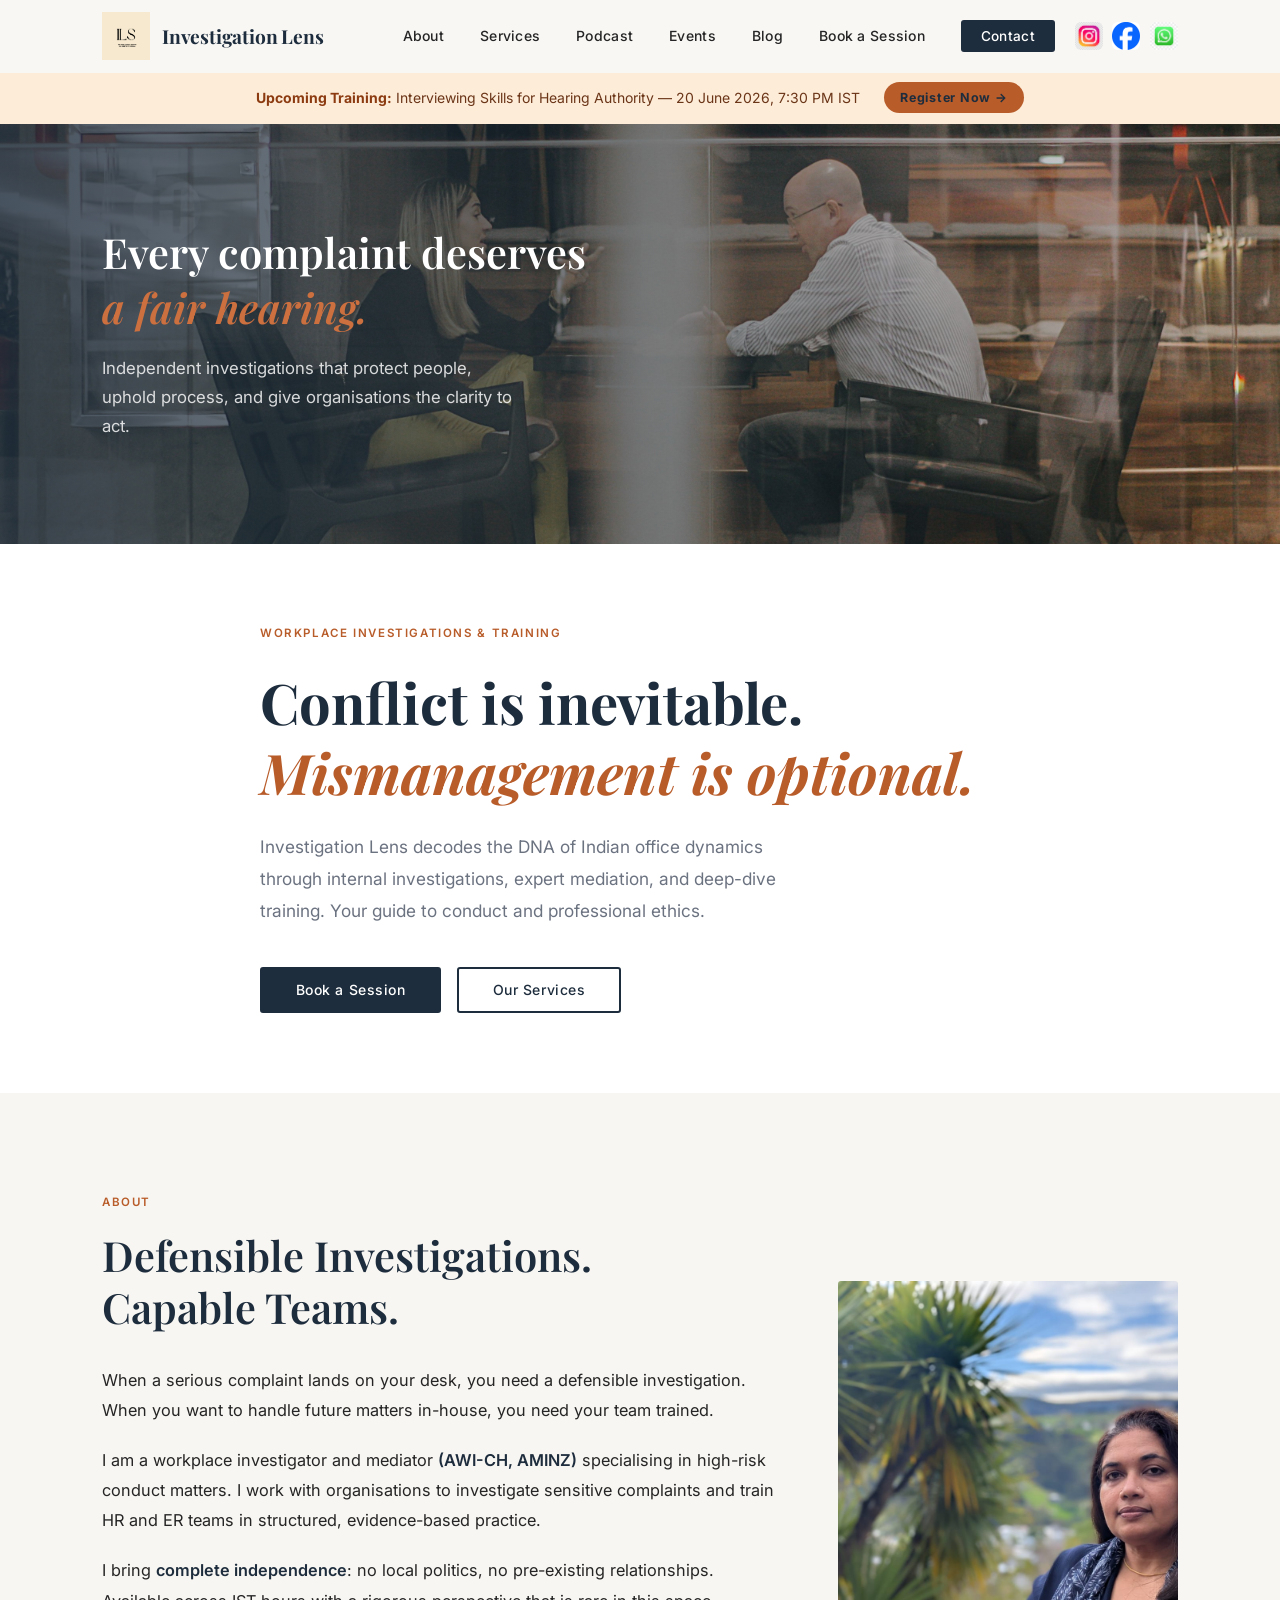
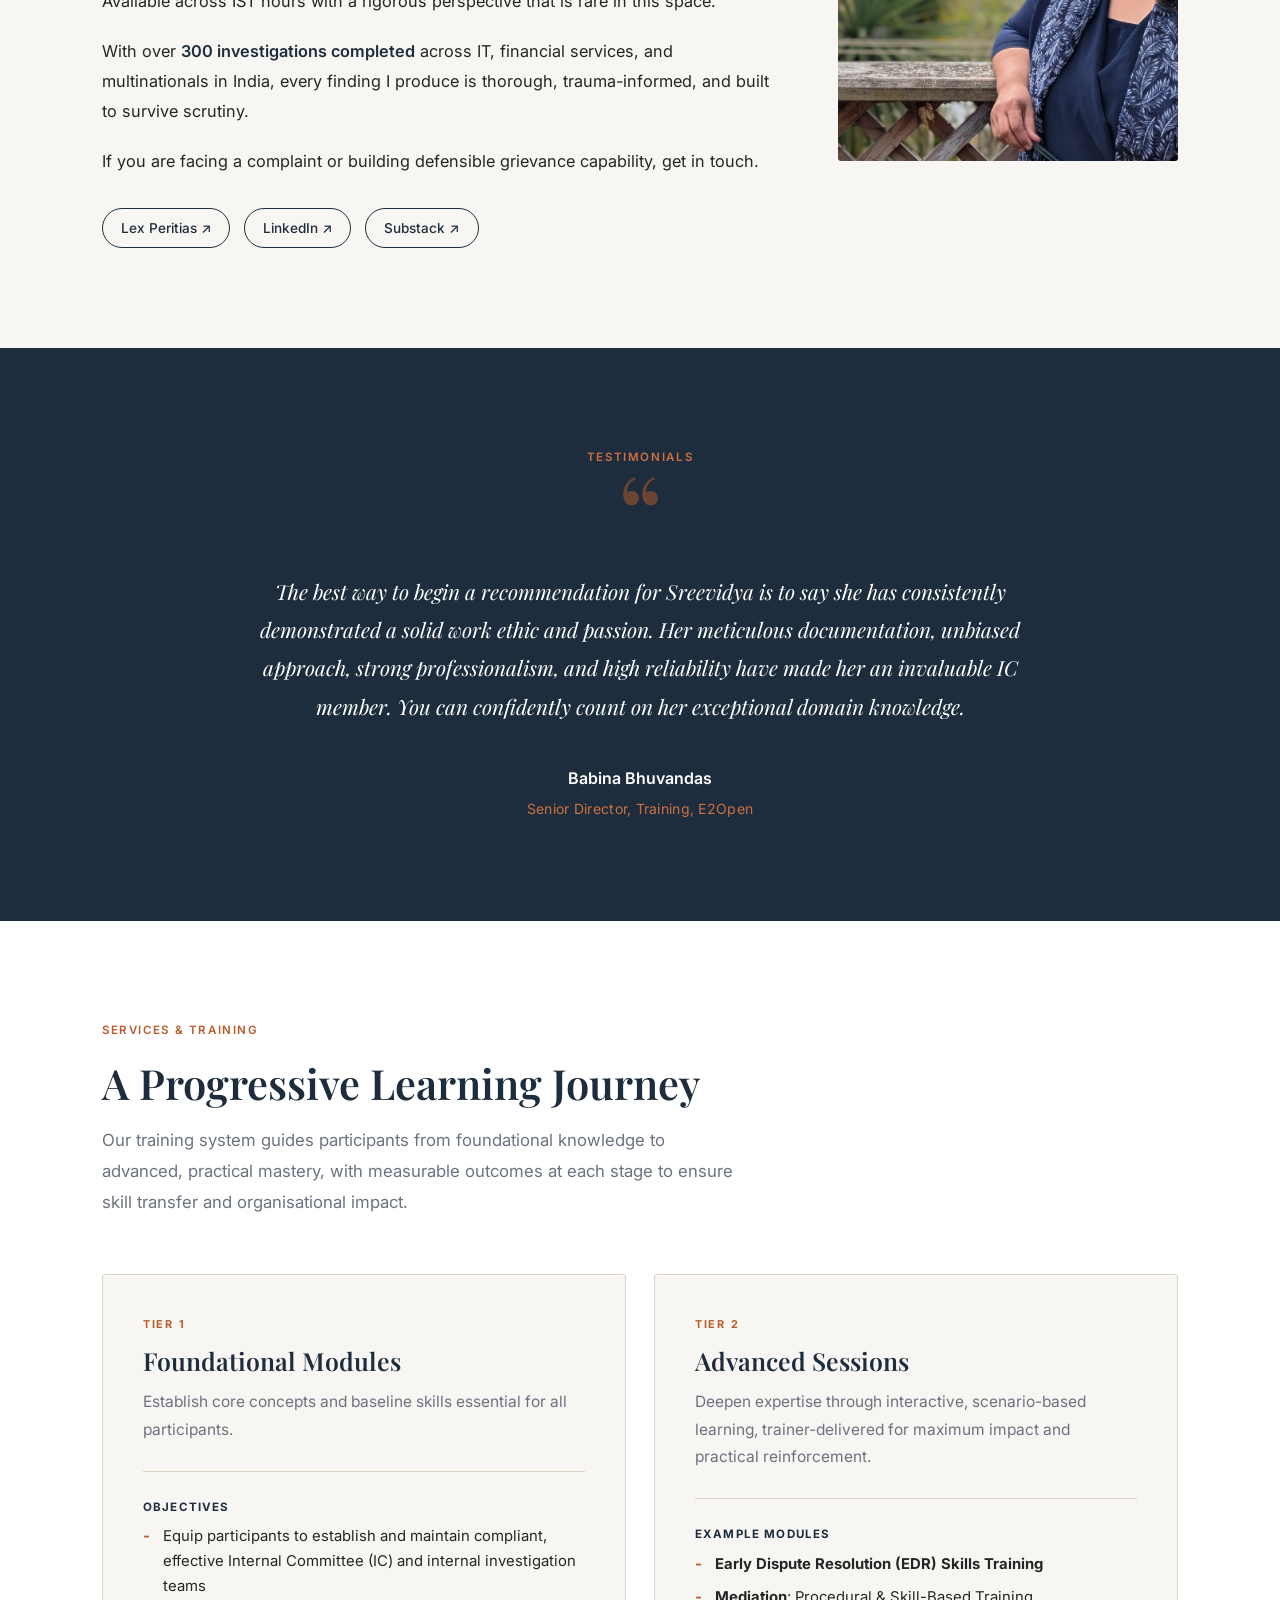
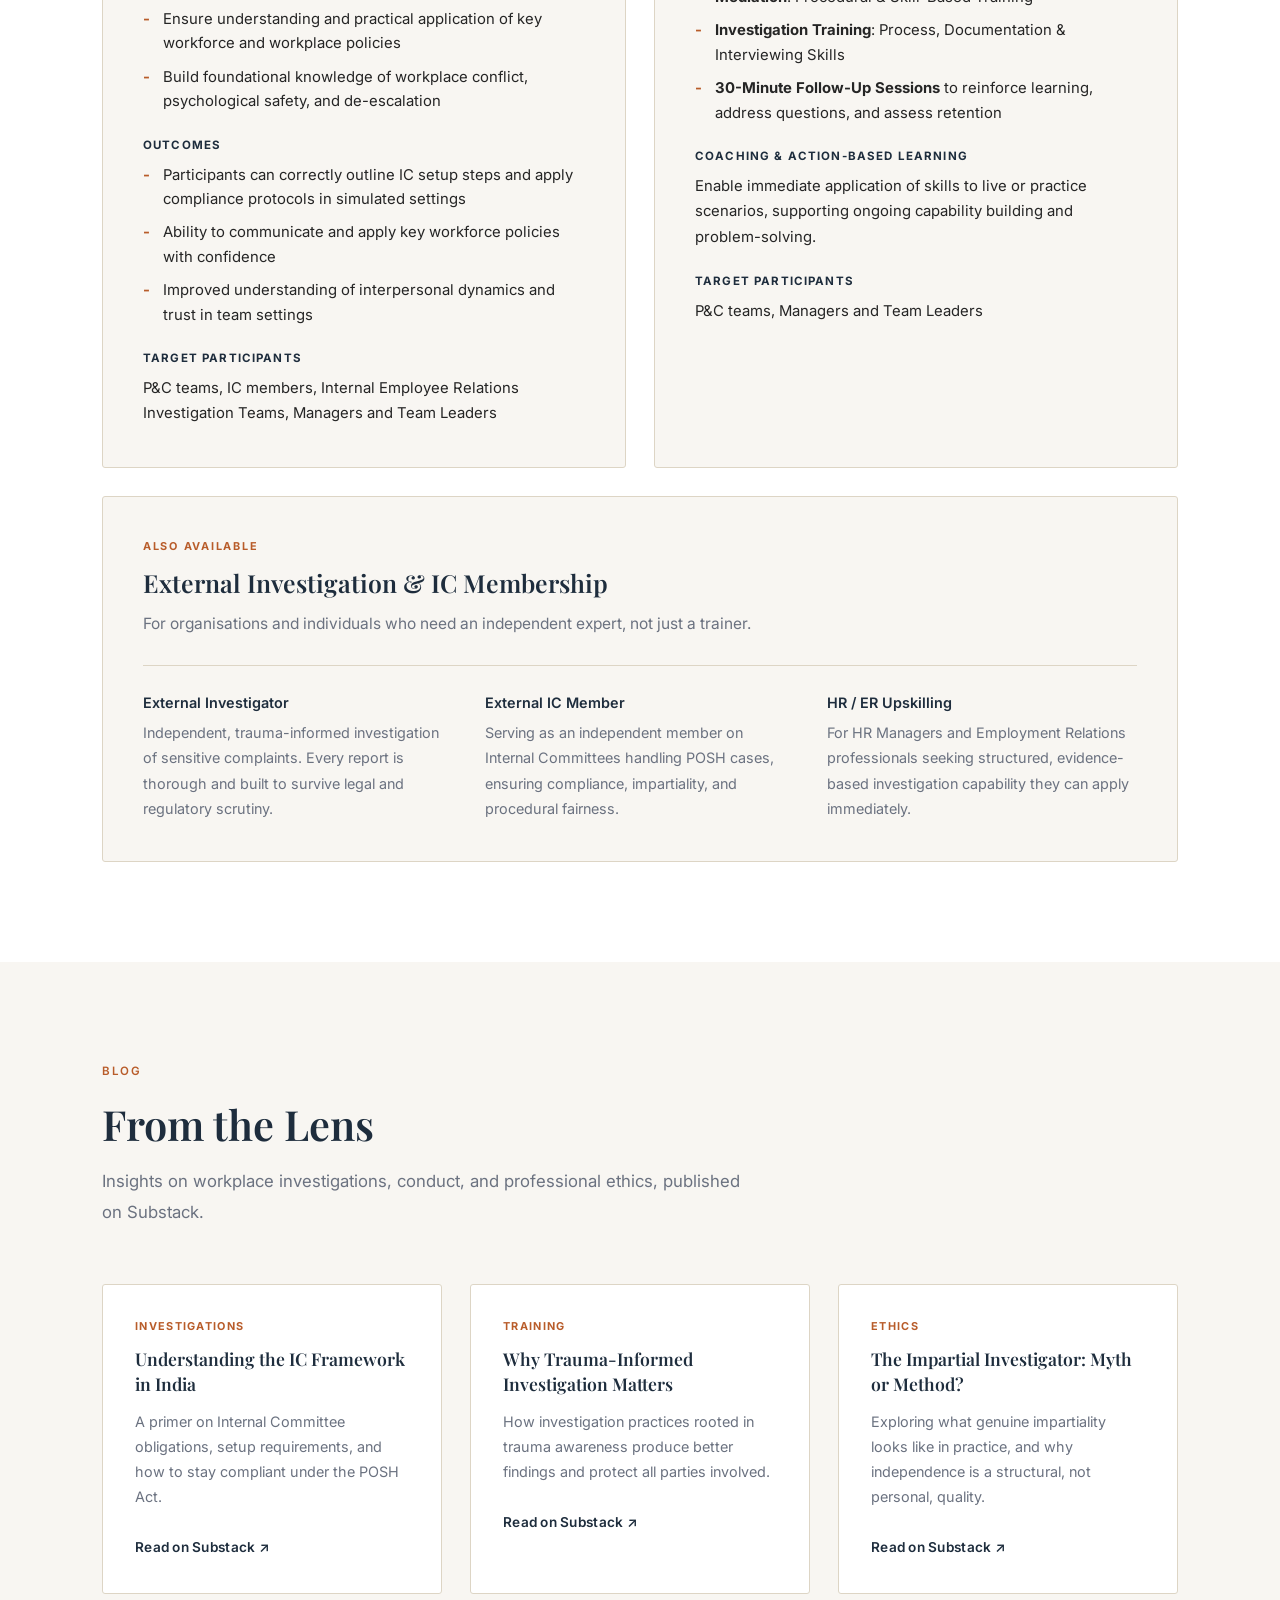
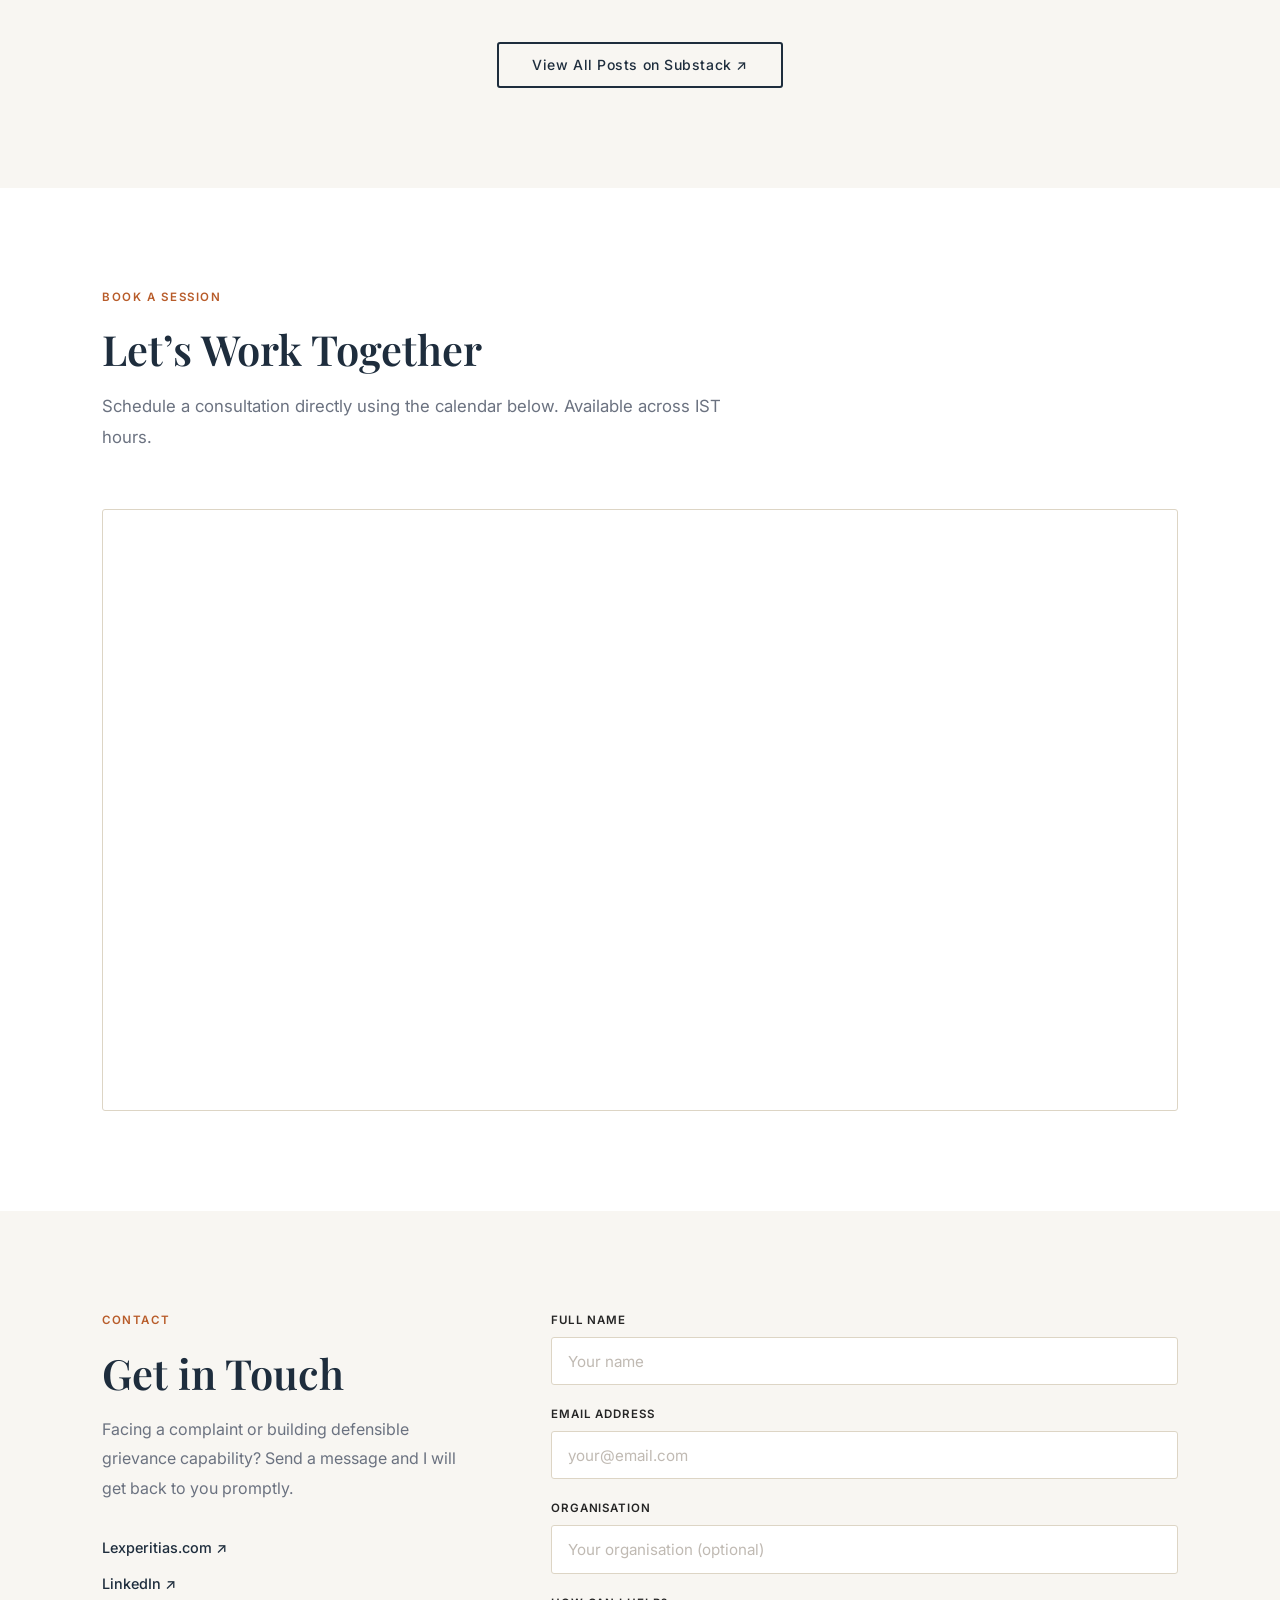
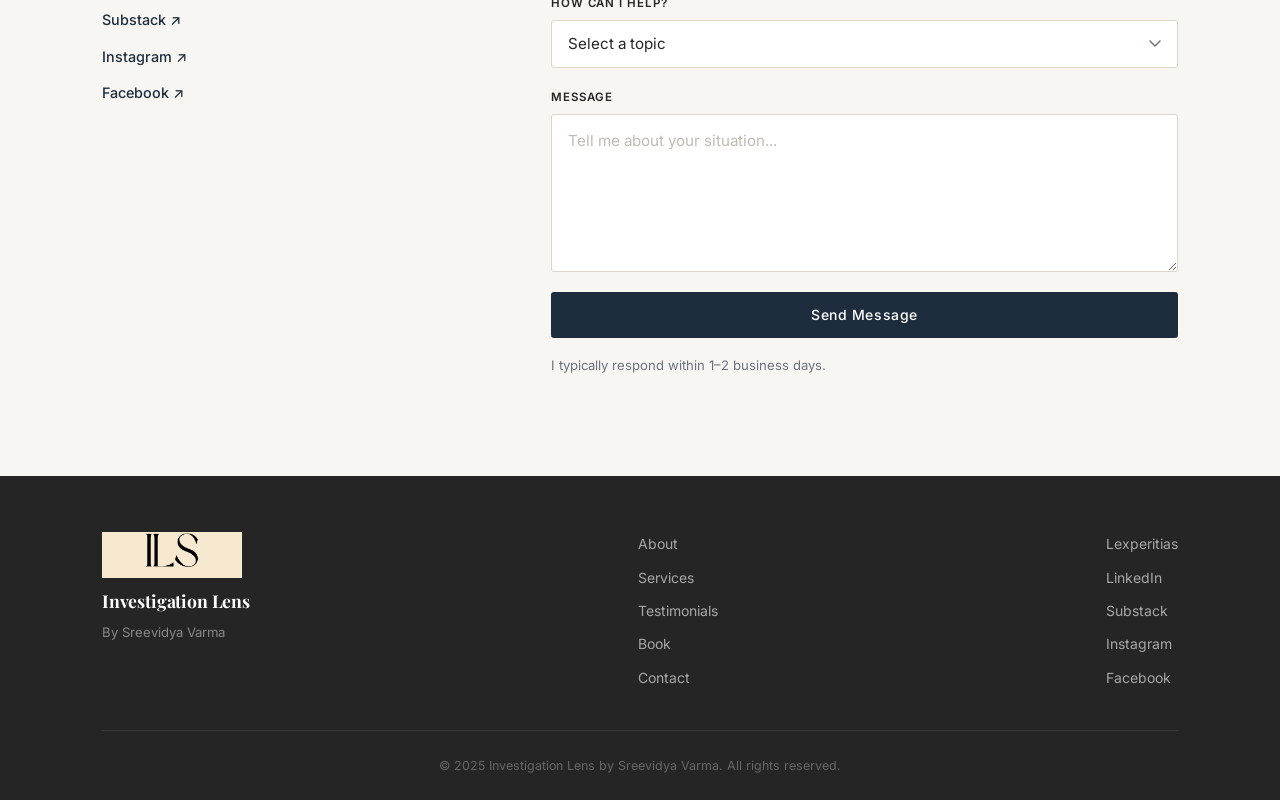
==== commit 9606ec47: "Add files via upload editing podcast page, moving testimonial up, inserting Facebook, instagram and " ====
--- a/index.html
+++ b/index.html
@@ -65,7 +65,9 @@
       ],
       "sameAs": [
         "https://www.linkedin.com/in/sreevidyavarma/",
-        "https://substack.com/@investigationlens"
+        "https://substack.com/@investigationlens",
+        "https://www.instagram.com/investigationlens/",
+        "https://www.facebook.com/profile.php?id=61589912215342"
       ]
     }
     </script>
@@ -106,8 +108,30 @@
                 <li><a href="#book">Book a Session</a></li>
                 <li><a href="#contact" class="btn-nav">Contact</a></li>
             </ul>
+            <div class="nav-social">
+                <a href="https://www.instagram.com/investigationlens/" target="_blank" rel="noopener noreferrer" aria-label="Instagram">
+                    <img src="Instagram-icon.jpg" alt="Instagram">
+                </a>
+                <a href="https://www.facebook.com/profile.php?id=61589912215342" target="_blank" rel="noopener noreferrer" aria-label="Facebook">
+                    <img src="Facebook-icon.png" alt="Facebook">
+                </a>
+                <a href="https://wa.me/919895538839" target="_blank" rel="noopener noreferrer" aria-label="WhatsApp">
+                    <img src="WhatsApp-icon.jpg" alt="WhatsApp">
+                </a>
+            </div>
         </div>
     </nav>
+
+    <!-- ===== WORKPLACE BANNER ===== -->
+    <section class="workplace-banner">
+        <img src="workplaceimage.jpg" alt="Workplace conversation through glass wall">
+        <div class="workplace-banner-overlay">
+            <div class="workplace-banner-text">
+                <h2>Every complaint deserves<br><em>a fair hearing.</em></h2>
+                <p>Independent investigations that protect people, uphold process, and give organisations the clarity to act.</p>
+            </div>
+        </div>
+    </section>
 
     <!-- ===== HERO ===== -->
     <section class="hero" id="hero">
@@ -121,9 +145,6 @@
                     <a href="#services" class="btn btn-outline">Our Services</a>
                 </div>
             </div>
-            <div class="hero-image">
-                <img src="portrait.jpg" alt="Sreevidya Varma">
-            </div>
         </div>
     </section>
 
@@ -131,17 +152,42 @@
     <section class="about" id="about">
         <div class="container">
             <div class="about-inner">
-                <div class="section-label">About</div>
-                <h2>Defensible Investigations.<br>Capable Teams.</h2>
-                <div class="about-body">
-                    <p class="lead">When a serious complaint lands on your desk, you need a defensible investigation. When you want to handle future matters in-house, you need your team trained.</p>
-                    <p>I am a workplace investigator and mediator <strong>(AWI-CH, AMINZ)</strong> specialising in high-risk conduct matters. I work with organisations to investigate sensitive complaints and train HR and ER teams in structured, evidence-based practice.</p>
-                    <p>I bring <strong>complete independence</strong>: no local politics, no pre-existing relationships. Available across IST hours with a rigorous perspective that is rare in this space.</p>
-                    <p>With over <strong>300 investigations completed</strong> across IT, financial services, and multinationals in India, every finding I produce is thorough, trauma-informed, and built to survive scrutiny.</p>
-                    <p>If you are facing a complaint or building defensible grievance capability, get in touch.</p>
-                    <div class="about-links">
-                        <a href="https://www.lexperitias.com" target="_blank" rel="noopener noreferrer" class="link-pill">Lexperitias.com ↗</a>
-                        <a href="https://www.linkedin.com/in/sreevidyavarma/" target="_blank" rel="noopener noreferrer" class="link-pill">LinkedIn ↗</a>
+                <div class="about-text">
+                    <div class="section-label">About</div>
+                    <h2>Defensible Investigations.<br>Capable Teams.</h2>
+                    <div class="about-body">
+                        <p class="lead">When a serious complaint lands on your desk, you need a defensible investigation. When you want to handle future matters in-house, you need your team trained.</p>
+                        <p>I am a workplace investigator and mediator <strong>(AWI-CH, AMINZ)</strong> specialising in high-risk conduct matters. I work with organisations to investigate sensitive complaints and train HR and ER teams in structured, evidence-based practice.</p>
+                        <p>I bring <strong>complete independence</strong>: no local politics, no pre-existing relationships. Available across IST hours with a rigorous perspective that is rare in this space.</p>
+                        <p>With over <strong>300 investigations completed</strong> across IT, financial services, and multinationals in India, every finding I produce is thorough, trauma-informed, and built to survive scrutiny.</p>
+                        <p>If you are facing a complaint or building defensible grievance capability, get in touch.</p>
+                        <div class="about-links">
+                            <a href="https://www.lexperitias.com" target="_blank" rel="noopener noreferrer" class="link-pill">Lex Peritias ↗</a>
+                            <a href="https://www.linkedin.com/in/sreevidyavarma/" target="_blank" rel="noopener noreferrer" class="link-pill">LinkedIn ↗</a>
+                            <a href="https://substack.com/@investigationlens" target="_blank" rel="noopener noreferrer" class="link-pill">Substack ↗</a>
+                        </div>
+                    </div>
+                </div>
+                <div class="about-image">
+                    <img src="portrait.jpg" alt="Sreevidya Varma">
+                </div>
+            </div>
+        </div>
+    </section>
+
+    <!-- ===== TESTIMONIAL ===== -->
+    <section class="testimonial-section" id="testimonial">
+        <div class="container">
+            <div class="section-label">Testimonials</div>
+            <div class="testimonial-card">
+                <div class="quote-mark">&ldquo;</div>
+                <blockquote>
+                    The best way to begin a recommendation for Sreevidya is to say she has consistently demonstrated a solid work ethic and passion. Her meticulous documentation, unbiased approach, strong professionalism, and high reliability have made her an invaluable IC member. You can confidently count on her exceptional domain knowledge.
+                </blockquote>
+                <div class="testimonial-author">
+                    <div class="author-info">
+                        <strong>Babina Bhuvandas</strong>
+                        <span>Senior Director, Training, E2Open</span>
                     </div>
                 </div>
             </div>
@@ -233,25 +279,6 @@
         </div>
     </section>
 
-    <!-- ===== TESTIMONIAL ===== -->
-    <section class="testimonial-section" id="testimonial">
-        <div class="container">
-            <div class="section-label">Testimonials</div>
-            <div class="testimonial-card">
-                <div class="quote-mark">&ldquo;</div>
-                <blockquote>
-                    The best way to begin a recommendation for Sreevidya is to say she has consistently demonstrated a solid work ethic and passion. Her meticulous documentation, unbiased approach, strong professionalism, and high reliability have made her an invaluable IC member. You can confidently count on her exceptional domain knowledge.
-                </blockquote>
-                <div class="testimonial-author">
-                    <div class="author-info">
-                        <strong>Babina Bhuvandas</strong>
-                        <span>Senior Director, Training, E2Open</span>
-                    </div>
-                </div>
-            </div>
-        </div>
-    </section>
-
     <!-- ===== BLOG ===== -->
     <section class="blog" id="blog">
         <div class="container">
@@ -310,6 +337,8 @@
                         <a href="https://www.lexperitias.com" target="_blank" rel="noopener noreferrer">Lexperitias.com ↗</a>
                         <a href="https://www.linkedin.com/in/sreevidyavarma/" target="_blank" rel="noopener noreferrer">LinkedIn ↗</a>
                         <a href="https://substack.com/@investigationlens" target="_blank" rel="noopener noreferrer">Substack ↗</a>
+                        <a href="https://www.instagram.com/investigationlens/" target="_blank" rel="noopener noreferrer">Instagram ↗</a>
+                        <a href="https://www.facebook.com/profile.php?id=61589912215342" target="_blank" rel="noopener noreferrer">Facebook ↗</a>
                     </div>
                 </div>
                 <form class="contact-form" id="contactForm" novalidate>
@@ -368,6 +397,8 @@
                     <a href="https://www.lexperitias.com" target="_blank" rel="noopener noreferrer">Lexperitias</a>
                     <a href="https://www.linkedin.com/in/sreevidyavarma/" target="_blank" rel="noopener noreferrer">LinkedIn</a>
                     <a href="https://substack.com/@investigationlens" target="_blank" rel="noopener noreferrer">Substack</a>
+                    <a href="https://www.instagram.com/investigationlens/" target="_blank" rel="noopener noreferrer">Instagram</a>
+                    <a href="https://www.facebook.com/profile.php?id=61589912215342" target="_blank" rel="noopener noreferrer">Facebook</a>
                 </div>
             </div>
             <div class="footer-bottom">
--- a/style.css
+++ b/style.css
@@ -12,16 +12,16 @@
 }
 
 :root {
-    --navy:        #1B3A4B;
-    --navy-light:  #2A5068;
-    --gold:        #B8966E;
-    --gold-light:  #C9A882;
-    --charcoal:    #2D2D2D;
+    --navy:        #1E2D3D;
+    --navy-light:  #2C4260;
+    --gold:        #B85C2A;
+    --gold-light:  #CC7040;
+    --charcoal:    #252525;
     --gray:        #6B7280;
-    --light-gray:  #F0EDE8;
-    --bg:          #F8F7F4;
+    --light-gray:  #EDE8E0;
+    --bg:          #F8F6F2;
     --white:       #FFFFFF;
-    --border:      #E2DDD8;
+    --border:      #DDD5C5;
 
     --font-heading: 'Playfair Display', Georgia, serif;
     --font-body:    'Inter', -apple-system, BlinkMacSystemFont, sans-serif;
@@ -84,7 +84,7 @@
 =========================== */
 .announcement-bar {
     margin-top: 72px;
-    background-color: var(--navy);
+    background-color: #FDECD8;
     padding: 0.65rem 0;
 }
 
@@ -99,11 +99,11 @@
 
 .announcement-text {
     font-size: 0.875rem;
-    color: #d9e4ea;
+    color: #6B3518;
 }
 
 .announcement-text strong {
-    color: var(--gold);
+    color: #8C3A10;
 }
 
 @keyframes flash-cta {
@@ -225,7 +225,7 @@
     height: 72px;
     display: flex;
     align-items: center;
-    justify-content: space-between;
+    gap: 0;
 }
 
 .nav-logo {
@@ -236,10 +236,9 @@
 }
 
 .nav-logo img {
-    width: 160px;
-    height: 52px;
-    object-fit: cover;
-    object-position: center center;
+    width: 48px;
+    height: 48px;
+    object-fit: contain;
 }
 
 .logo-text {
@@ -254,6 +253,7 @@
     display: flex;
     align-items: center;
     gap: 2.25rem;
+    margin-left: auto;
 }
 
 .nav-links a {
@@ -293,25 +293,47 @@
     line-height: 1;
 }
 
+.nav-social {
+    display: flex;
+    align-items: center;
+    gap: 0.6rem;
+    margin-left: 1.25rem;
+    flex-shrink: 0;
+}
+
+.nav-social a {
+    display: flex;
+    align-items: center;
+    justify-content: center;
+    transition: opacity var(--transition), transform var(--transition);
+}
+
+.nav-social a:hover {
+    opacity: 0.75;
+    transform: translateY(-1px);
+}
+
+.nav-social img {
+    width: 28px;
+    height: 28px;
+    object-fit: cover;
+    border-radius: 6px;
+}
+
 /* ===========================
    HERO
 =========================== */
 .hero {
-    min-height: 100vh;
     display: flex;
     align-items: center;
     background-color: var(--white);
-    padding: 64px 2rem 80px;
+    padding: 80px 2rem;
 }
 
 .hero-inner {
-    max-width: var(--max-width);
+    max-width: 760px;
     margin: 0 auto;
     width: 100%;
-    display: grid;
-    grid-template-columns: 1fr 400px;
-    gap: 5rem;
-    align-items: center;
 }
 
 .hero-eyebrow {
@@ -352,9 +374,9 @@
 
 .hero-image img {
     width: 100%;
-    height: 520px;
+    height: 400px;
     object-fit: cover;
-    object-position: right center;
+    object-position: center top;
     border-radius: var(--radius);
 }
 
@@ -372,6 +394,60 @@
 }
 
 /* ===========================
+   WORKPLACE BANNER
+=========================== */
+.workplace-banner {
+    position: relative;
+    height: 420px;
+    overflow: hidden;
+}
+
+.workplace-banner img {
+    width: 100%;
+    height: 100%;
+    object-fit: cover;
+    object-position: center 40%;
+    display: block;
+}
+
+.workplace-banner-overlay {
+    position: absolute;
+    inset: 0;
+    background: linear-gradient(to right, rgba(30, 45, 61, 0.82) 0%, rgba(30, 45, 61, 0.45) 60%, rgba(30, 45, 61, 0.15) 100%);
+    display: flex;
+    align-items: center;
+}
+
+.workplace-banner-text {
+    max-width: var(--max-width);
+    margin: 0 auto;
+    padding: 0 2rem;
+    width: 100%;
+}
+
+.workplace-banner-text h2 {
+    font-family: var(--font-heading);
+    font-size: clamp(1.6rem, 3.5vw, 2.6rem);
+    font-weight: 600;
+    color: var(--white);
+    max-width: 520px;
+    line-height: 1.3;
+    margin-bottom: 1.25rem;
+}
+
+.workplace-banner-text h2 em {
+    color: var(--gold-light);
+    font-style: italic;
+}
+
+.workplace-banner-text p {
+    color: rgba(255, 255, 255, 0.82);
+    font-size: 1.05rem;
+    max-width: 420px;
+    line-height: 1.75;
+}
+
+/* ===========================
    ABOUT
 =========================== */
 .about {
@@ -380,7 +456,18 @@
 }
 
 .about-inner {
-    max-width: 780px;
+    display: grid;
+    grid-template-columns: 1fr 340px;
+    gap: 4rem;
+    align-items: center;
+}
+
+.about-image img {
+    width: 100%;
+    height: 480px;
+    object-fit: cover;
+    object-position: center center;
+    border-radius: var(--radius);
 }
 
 .about-body {
@@ -1495,6 +1582,24 @@
         display: block;
     }
 
+    .nav-social {
+        margin-left: 0.5rem;
+    }
+
+    .nav-social img {
+        width: 24px;
+        height: 24px;
+    }
+
+    /* Workplace banner */
+    .workplace-banner {
+        height: 280px;
+    }
+
+    .workplace-banner-overlay {
+        background: linear-gradient(to bottom, rgba(30, 45, 61, 0.7) 0%, rgba(30, 45, 61, 0.6) 100%);
+    }
+
     /* Hero */
     .hero {
         padding: 100px 2rem 60px;
@@ -1515,6 +1620,20 @@
         height: 320px;
     }
 
+    /* About */
+    .about-inner {
+        grid-template-columns: 1fr;
+        gap: 2.5rem;
+    }
+
+    .about-image {
+        order: -1;
+    }
+
+    .about-image img {
+        height: 320px;
+    }
+
     /* Services */
     .card-columns {
         grid-template-columns: 1fr;
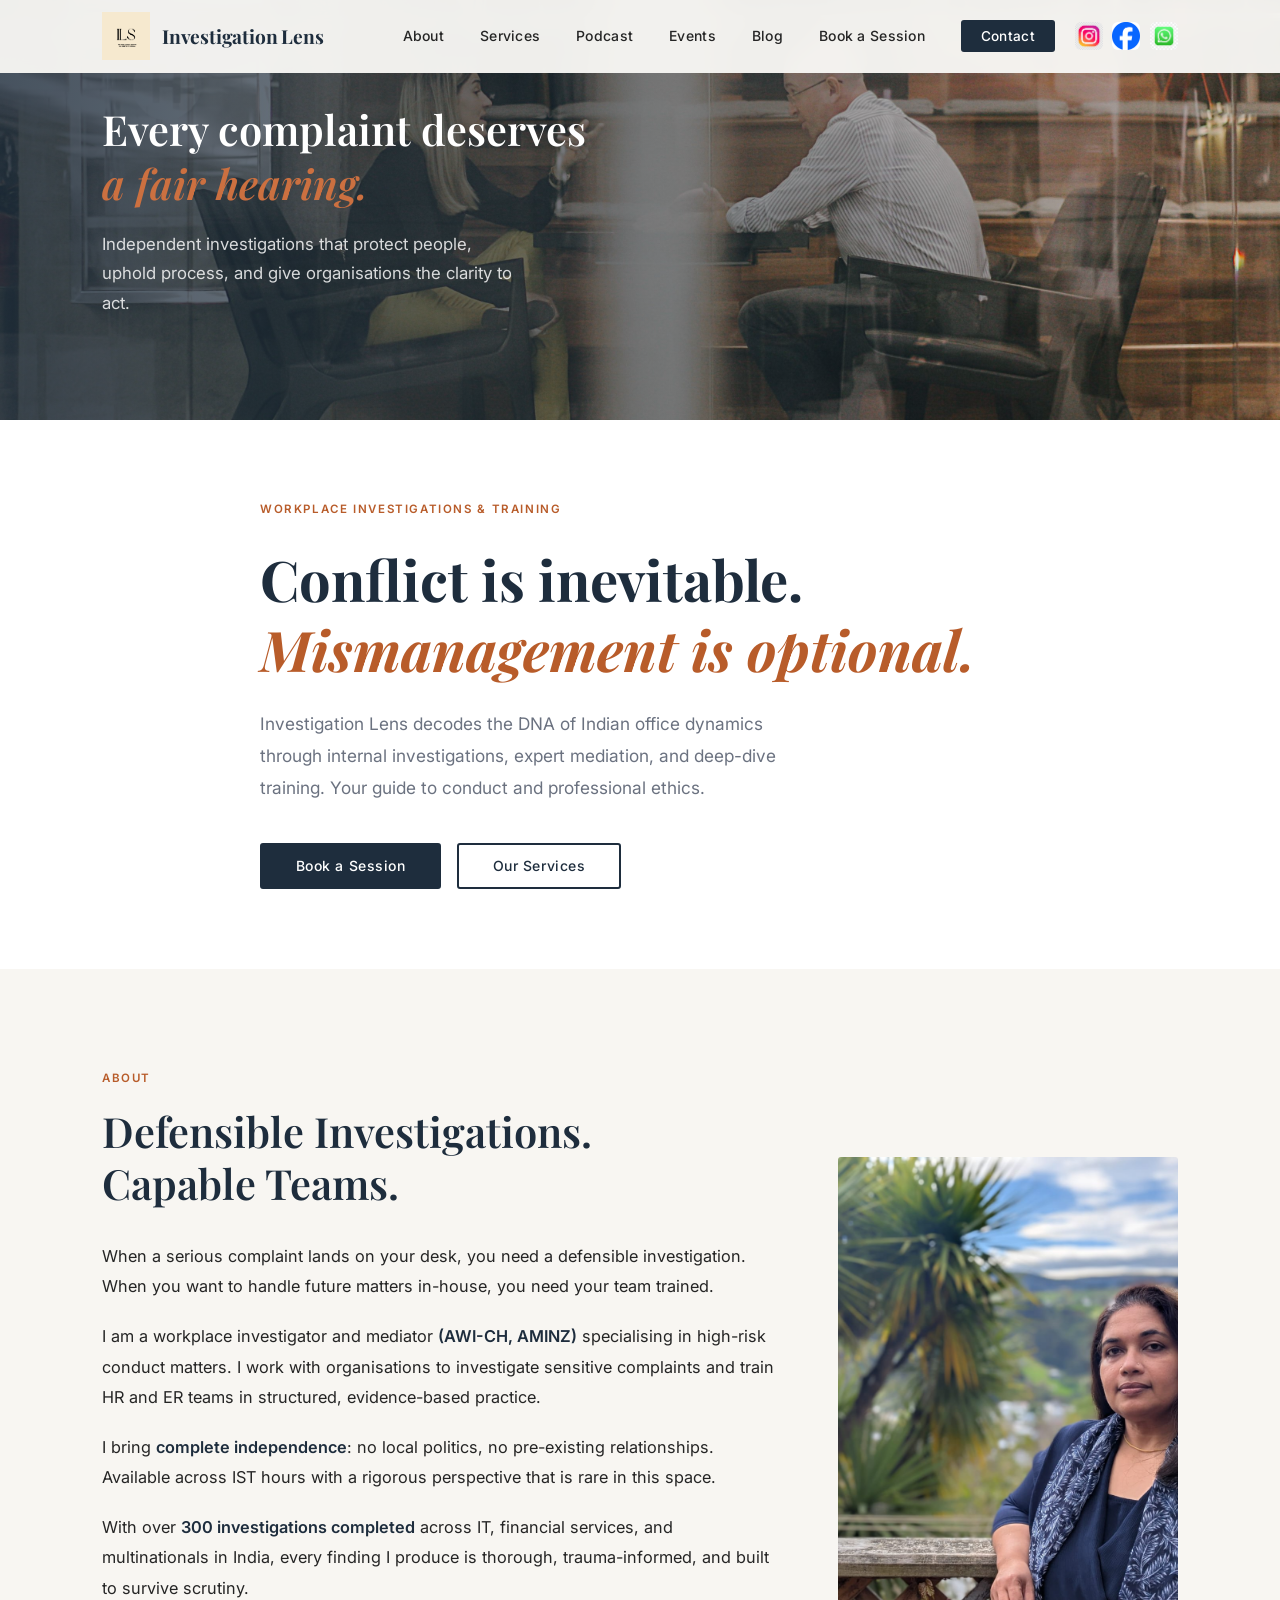
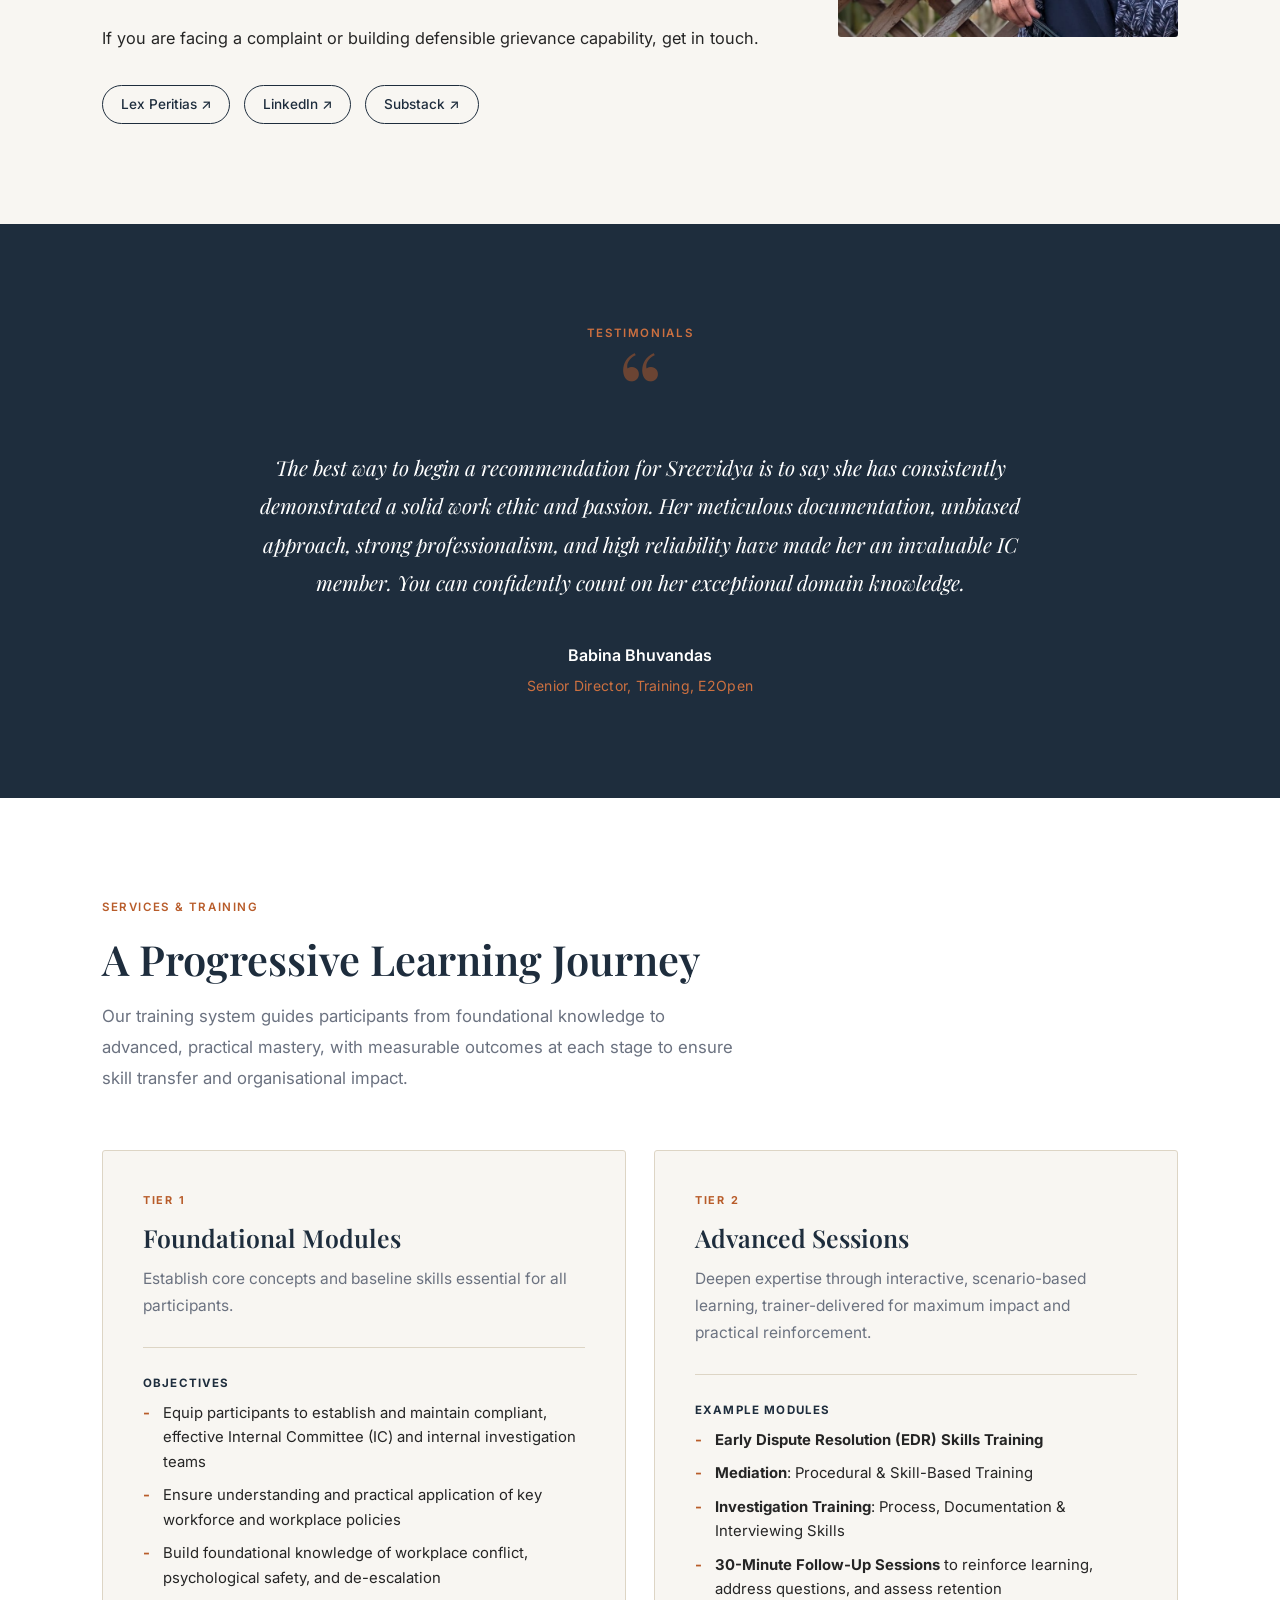
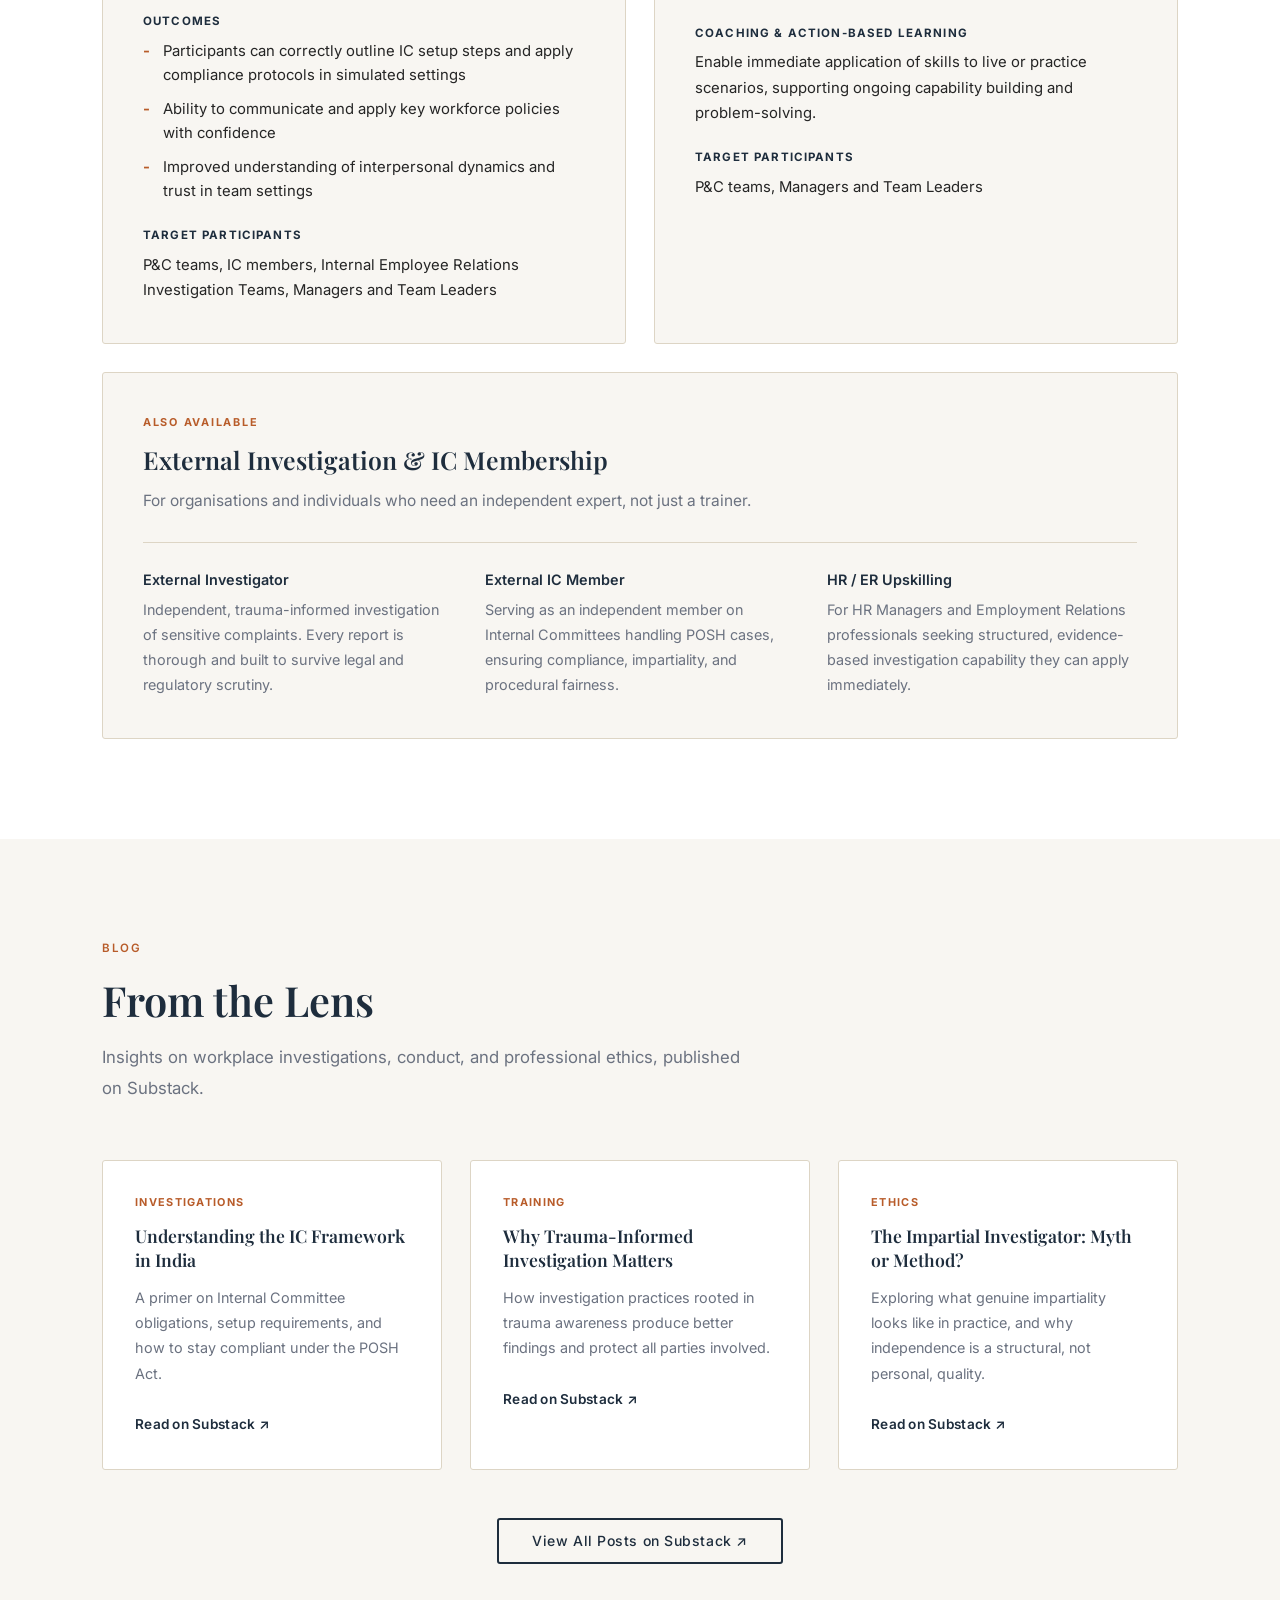
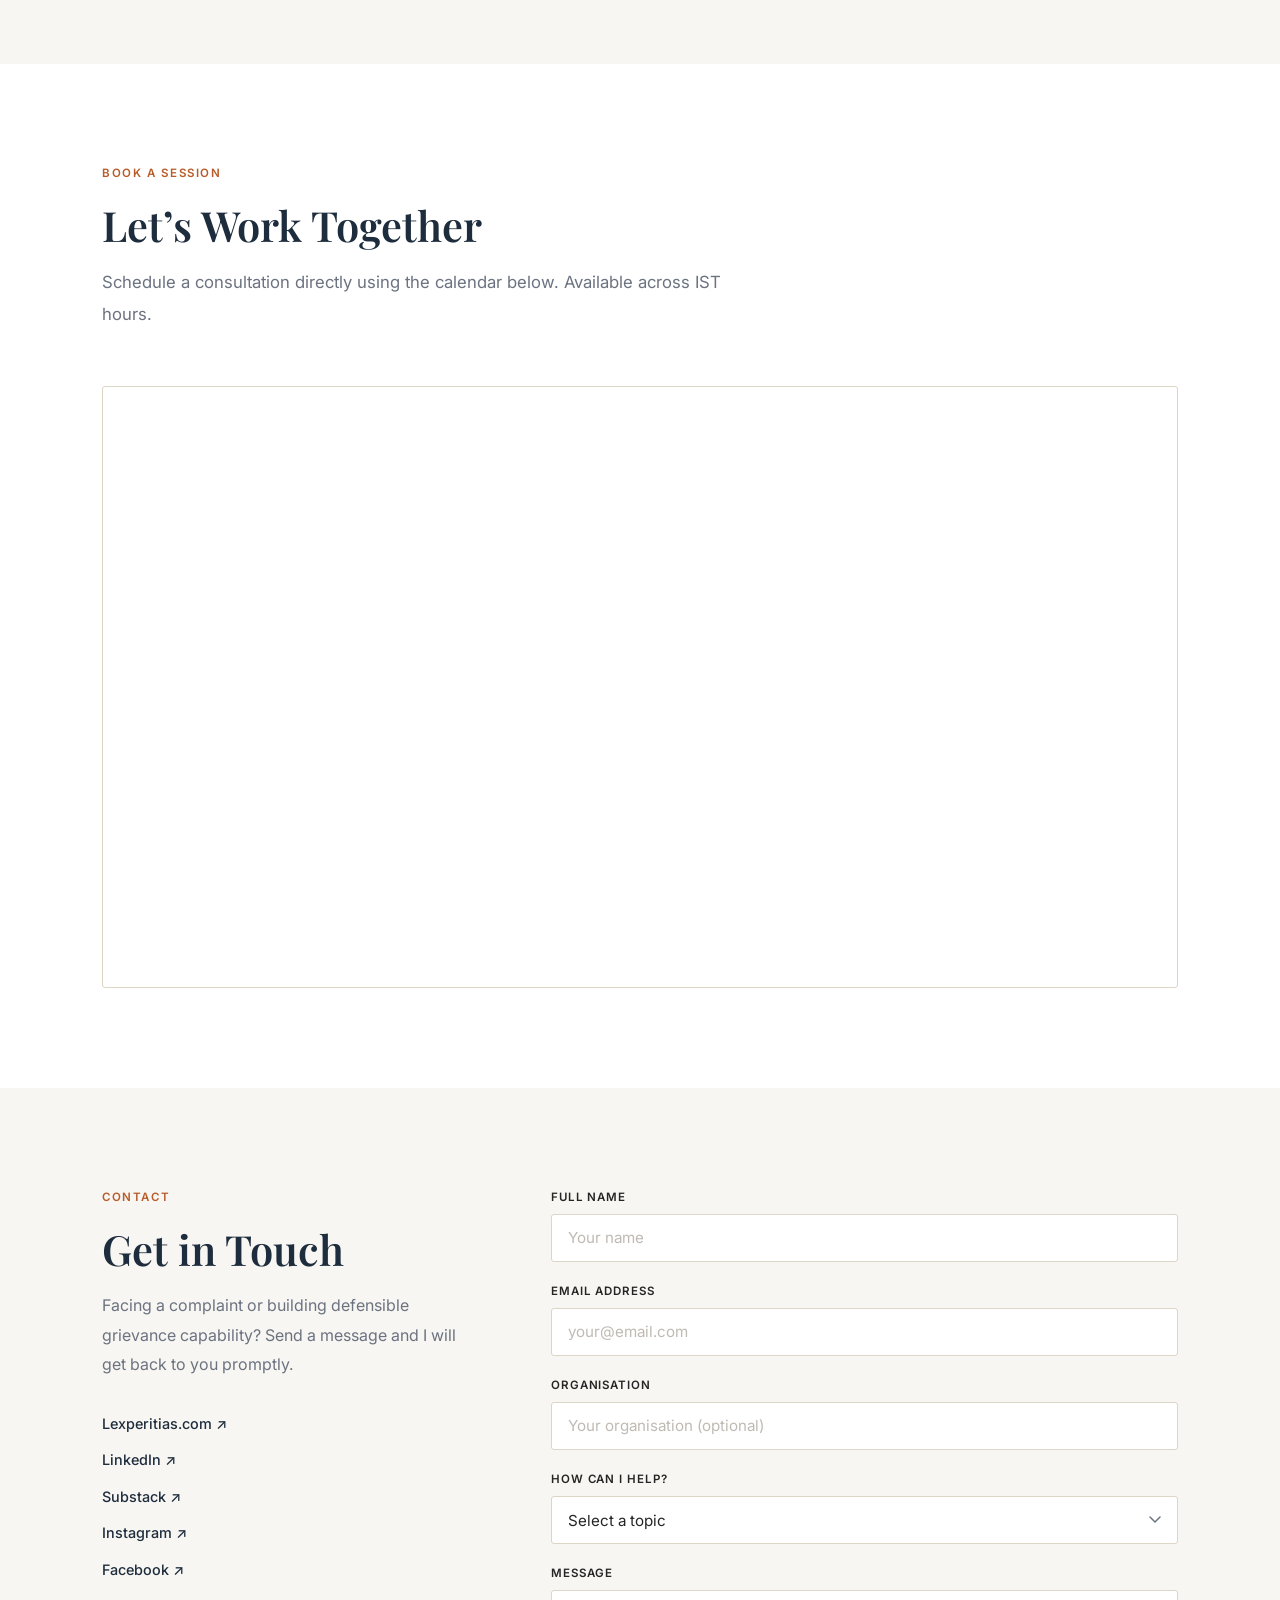
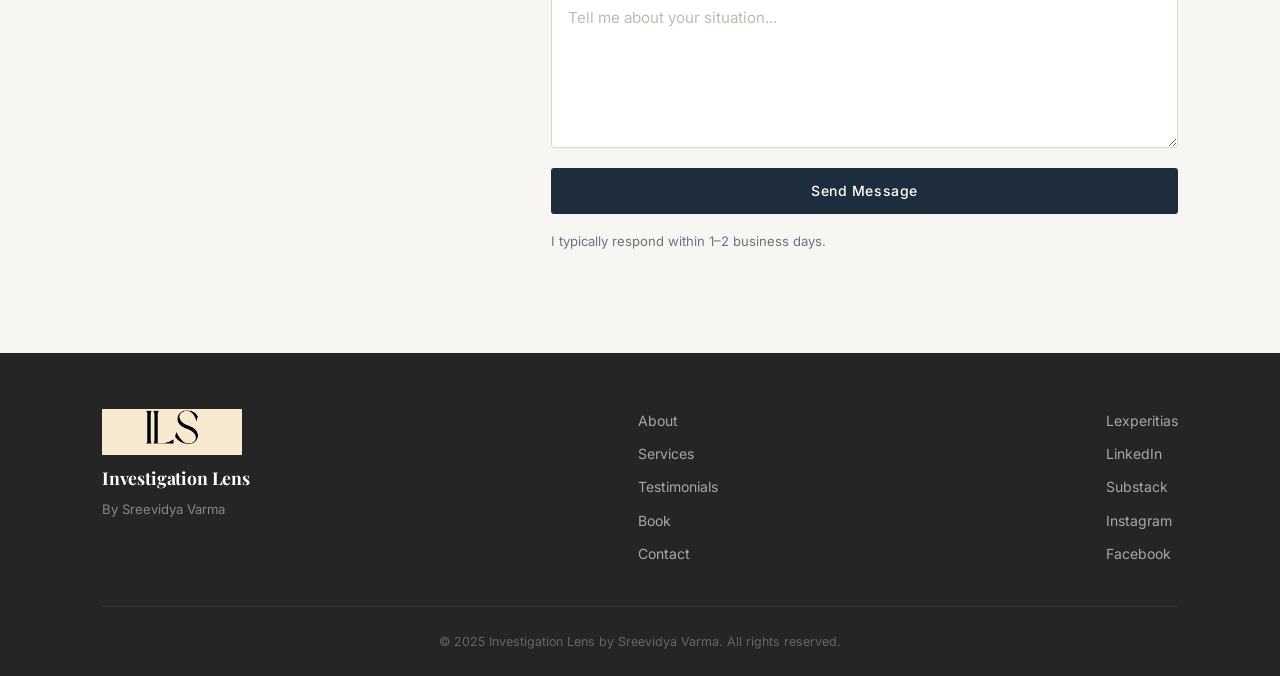
==== commit 4741c46f: "Add files via upload 20 June 2026 session announcement moved to past event. Spotify link added." ====
--- a/index.html
+++ b/index.html
@@ -79,18 +79,6 @@
 </head>
 <body>
 
-    <!-- ===== ANNOUNCEMENT BAR ===== -->
-    <div class="announcement-bar">
-        <div class="container">
-            <div class="announcement-inner">
-                <span class="announcement-text">
-                    <strong>Upcoming Training:</strong> Interviewing Skills for Hearing Authority &mdash; 20 June 2026, 7:30 PM IST
-                </span>
-                <a href="https://rzp.io/rzp/ILS-20260620" target="_blank" rel="noopener" class="announcement-cta">Register Now &rarr;</a>
-            </div>
-        </div>
-    </div>
-
     <!-- ===== NAVBAR ===== -->
     <nav class="navbar" id="navbar">
         <div class="nav-inner">
--- a/style.css
+++ b/style.css
@@ -1494,6 +1494,13 @@
     line-height: 1.7;
 }
 
+.past-event-card .event-meta-small {
+    font-size: 0.8rem;
+    color: var(--navy);
+    opacity: 0.6;
+    margin-bottom: 0.5rem;
+}
+
 /* ===========================
    RESPONSIVE — TABLET
 =========================== */
